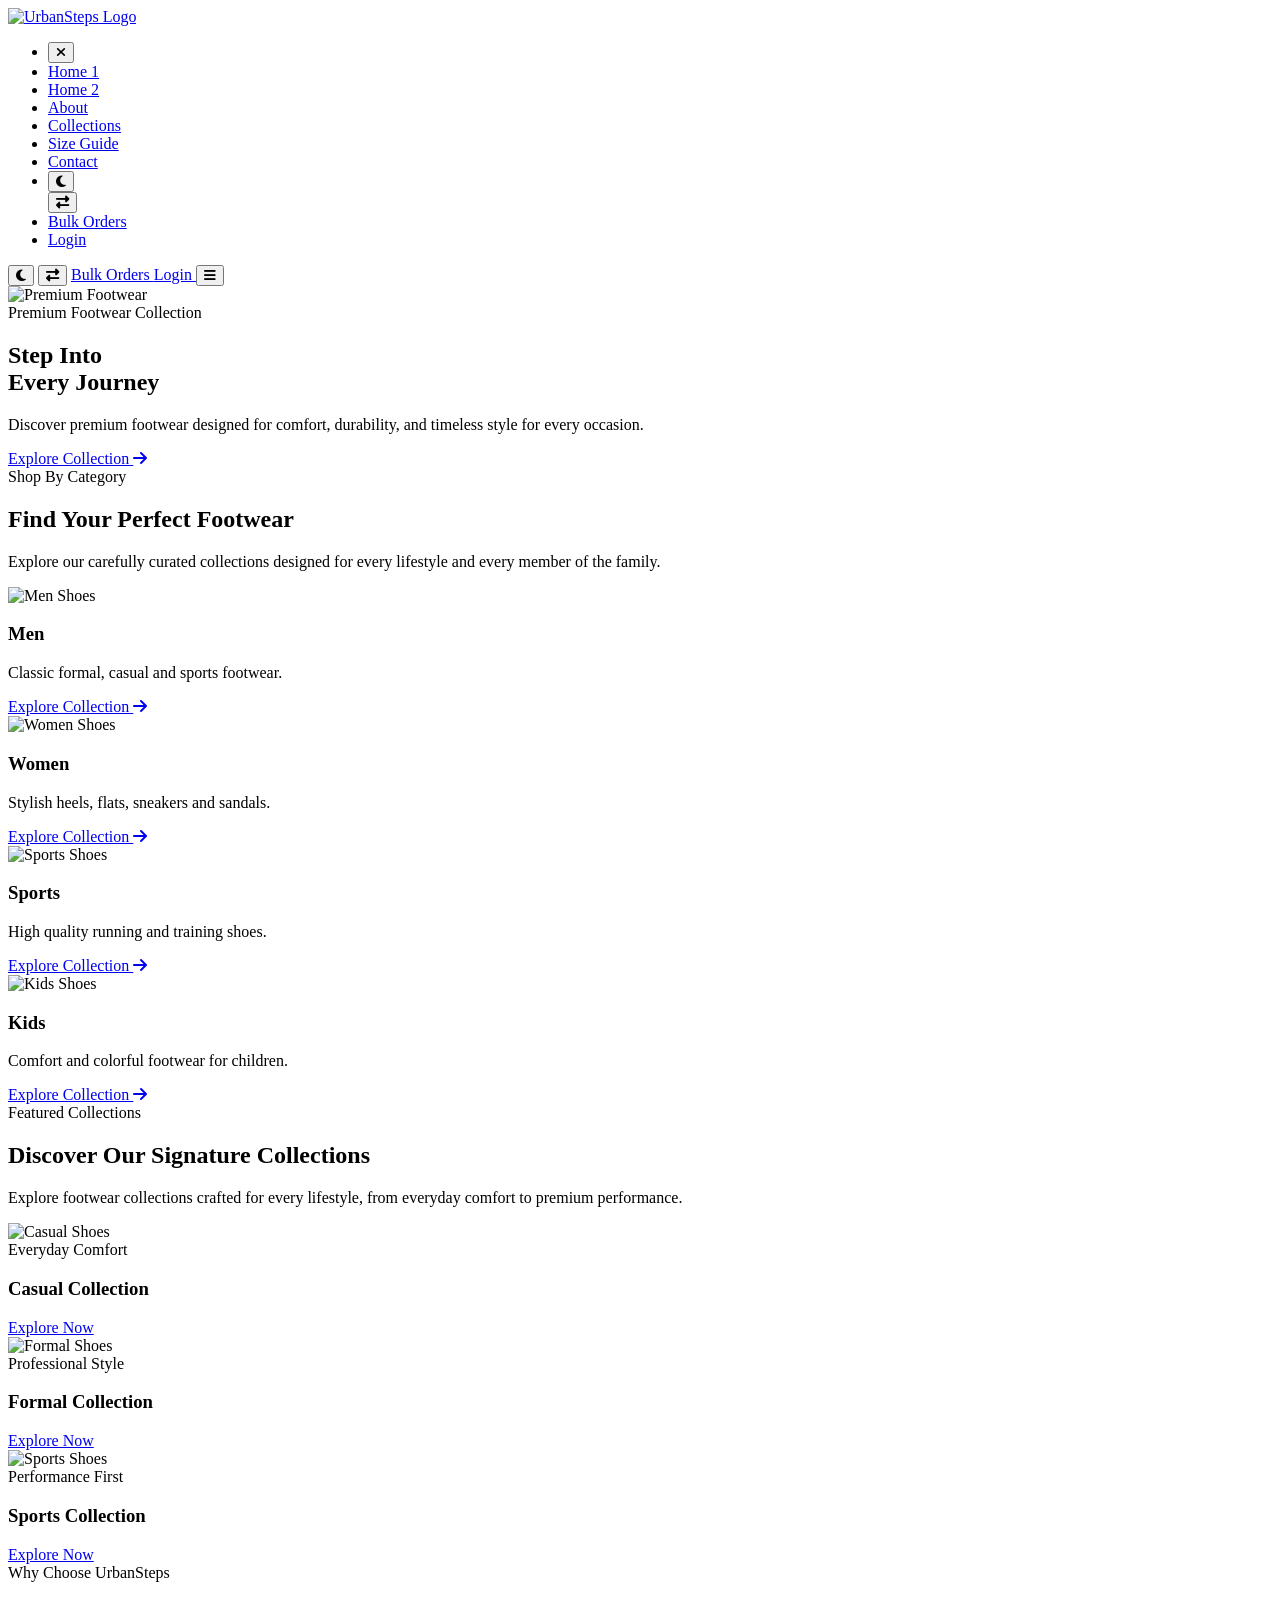
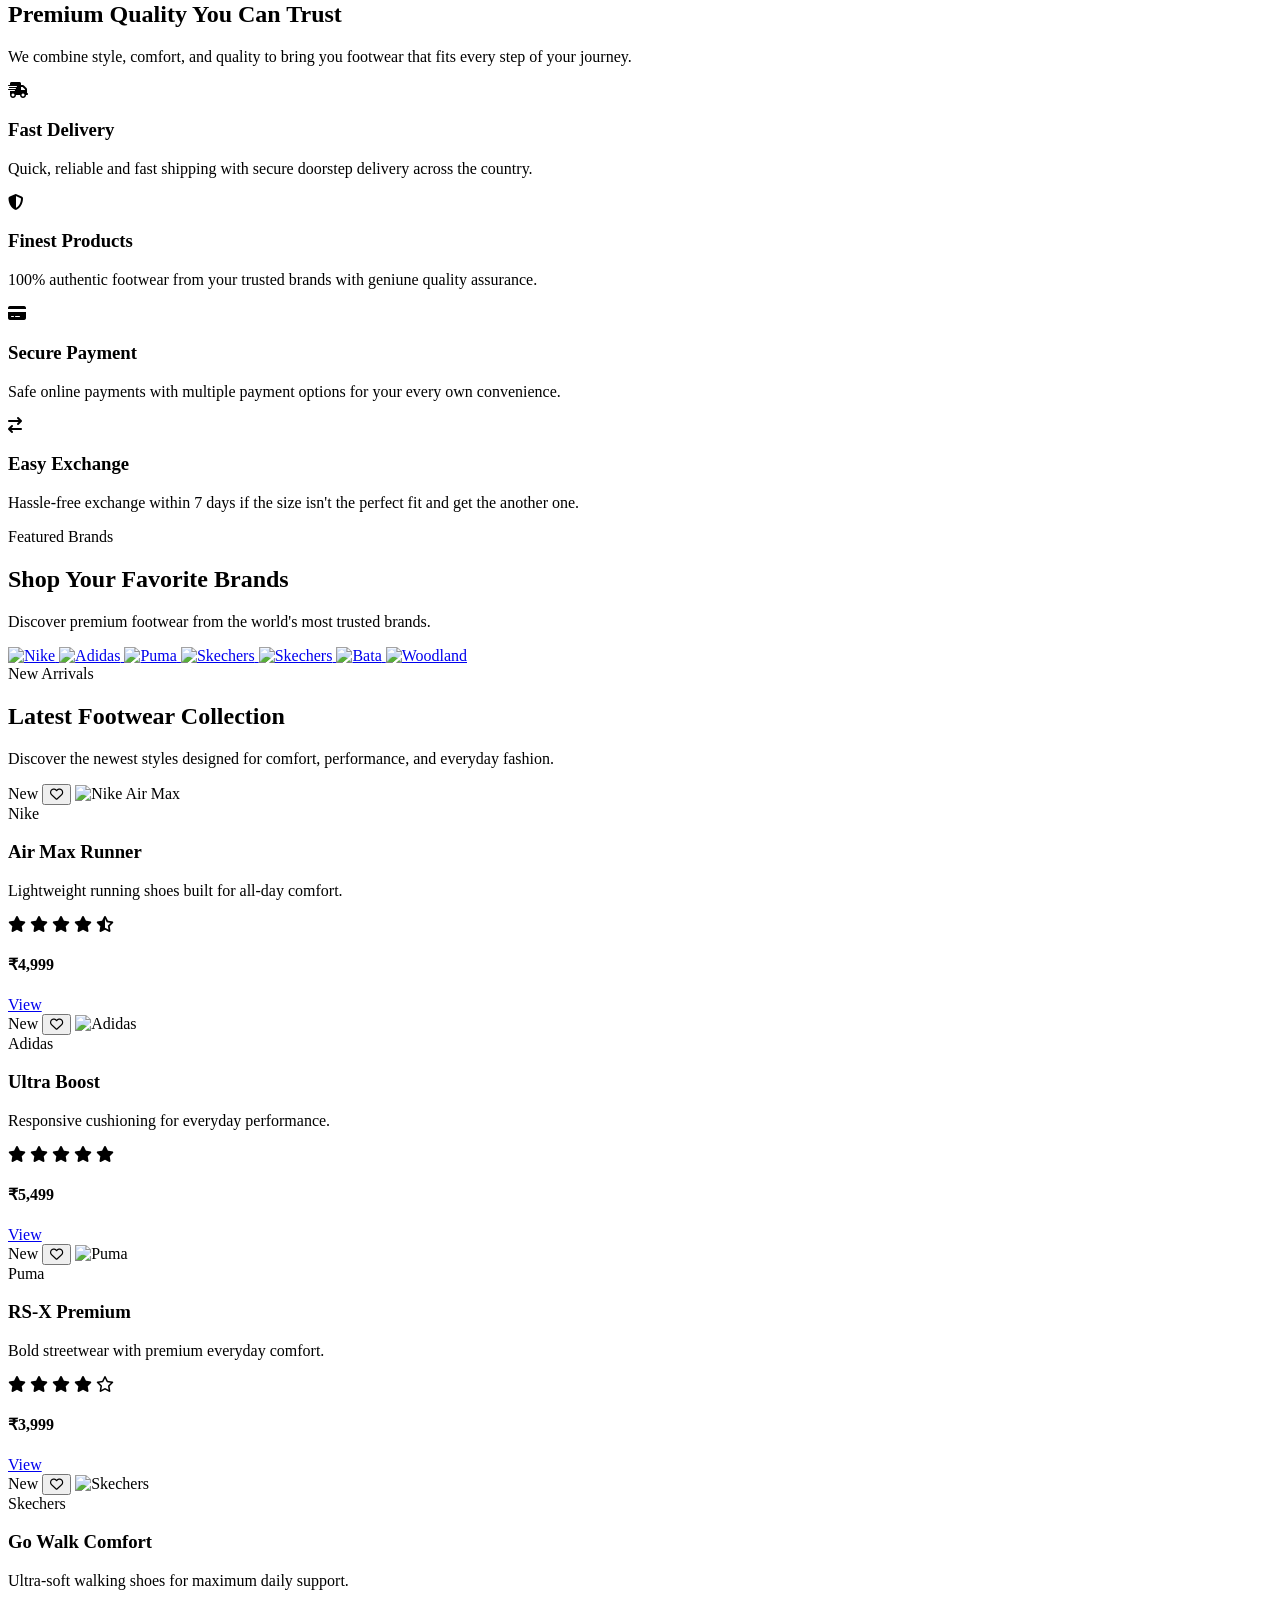
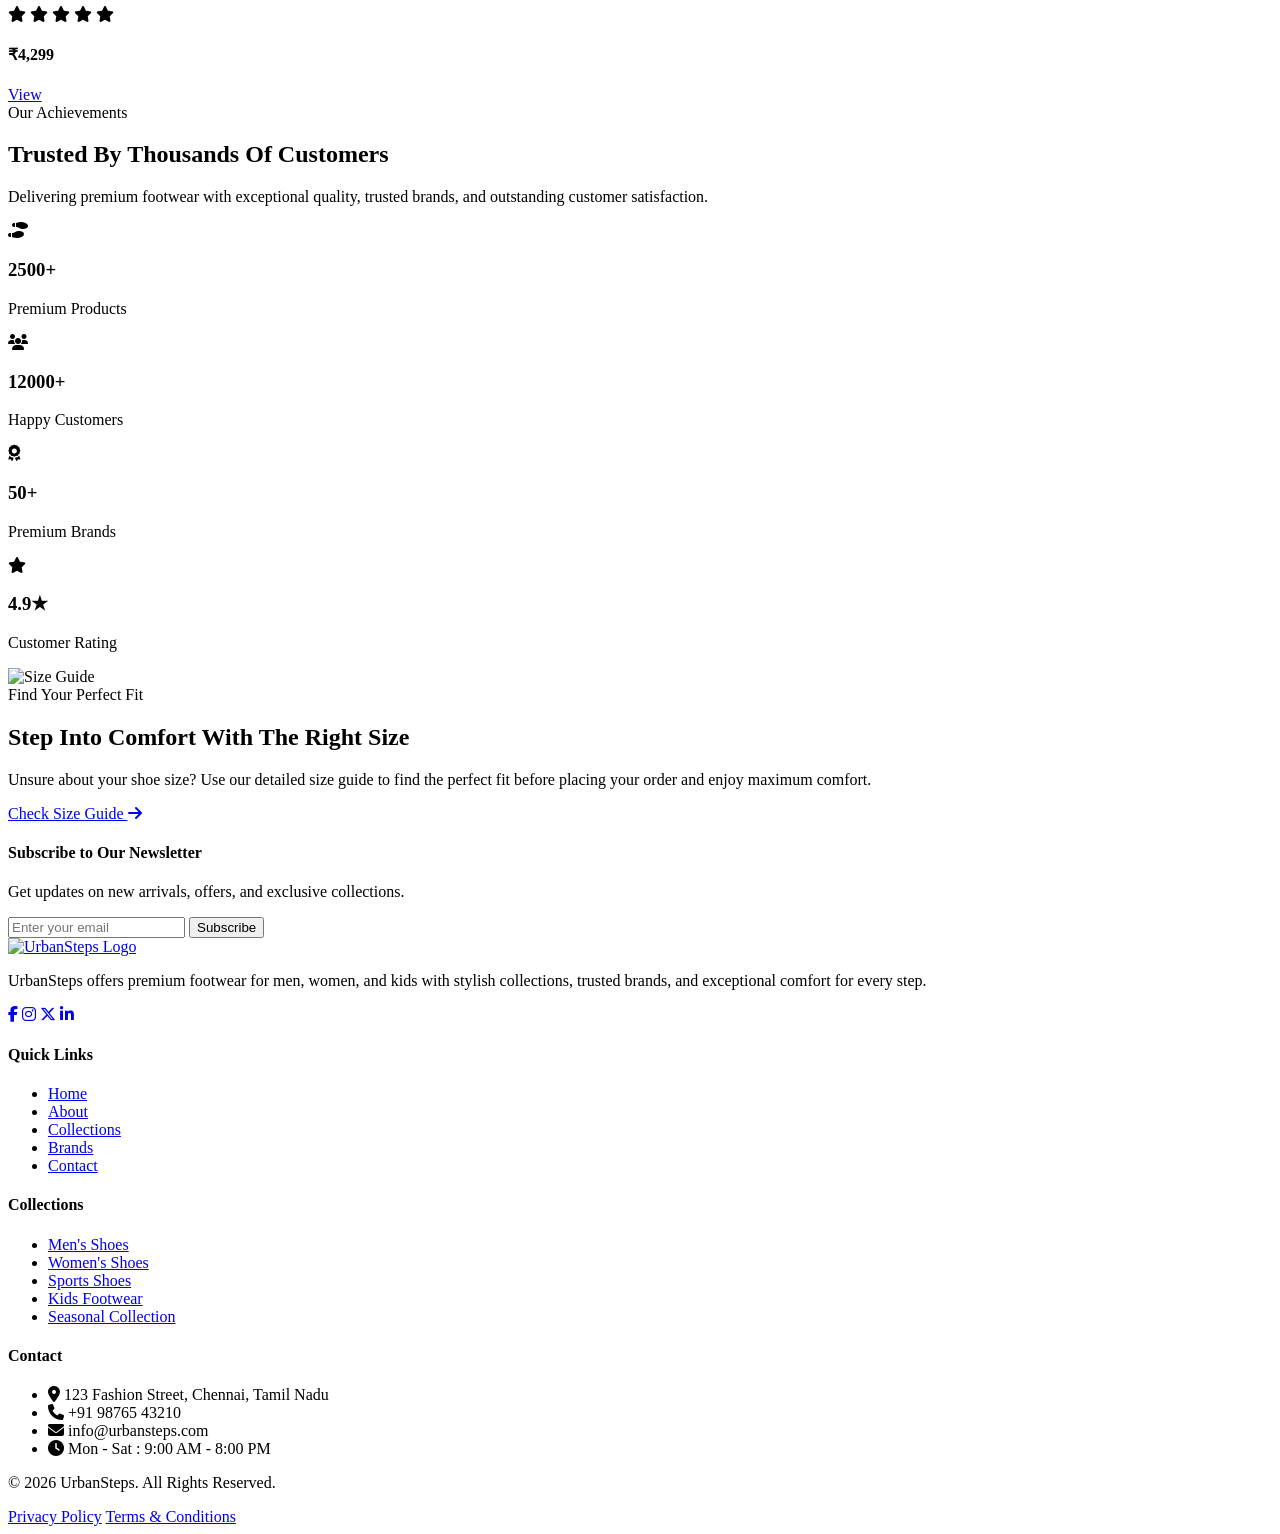
==== index.html @ 754e7197 "Add files via upload" ====
<!DOCTYPE html>
<html lang="en" dir="ltr">

<head>

    <!-- Character Encoding -->
    <meta charset="UTF-8">

    <!-- Responsive -->
    <meta name="viewport" content="width=device-width, initial-scale=1.0">

    <!-- Website Title -->
    <title>UrbanSteps</title>

    <!-- SEO -->
    <meta name="description"
        content="Discover premium footwear for men, women, sports, and kids with UrbanSteps. Explore top brands, seasonal collections, and find your perfect fit.">

    <meta name="keywords"
        content="shoe store, footwear, sneakers, casual shoes, formal shoes, sports shoes, kids shoes, UrbanSteps">

    <meta name="author" content="UrbanSteps">

    <!-- Favicon -->
    <link rel="icon" href="images/favicon.png" type="image/png">

    <!-- Google Fonts -->
    <link rel="preconnect" href="https://fonts.googleapis.com">

    <link rel="preconnect" href="https://fonts.gstatic.com" crossorigin>

    <link
        href="https://fonts.googleapis.com/css2?family=Plus+Jakarta+Sans:wght@400;500;600;700;800&family=DM+Sans:wght@400;500;700&display=swap"
        rel="stylesheet">

    <!-- Font Awesome -->
    <link rel="stylesheet" href="https://cdnjs.cloudflare.com/ajax/libs/font-awesome/6.7.2/css/all.min.css">

    <!-- Swiper CSS -->
    <link rel="stylesheet" href="https://cdn.jsdelivr.net/npm/swiper@11/swiper-bundle.min.css">

    <!-- AOS CSS -->
    <link rel="stylesheet" href="https://unpkg.com/aos@2.3.4/dist/aos.css">

    <!-- Main CSS -->
    <link rel="stylesheet" href="css/style.css">

</head>

<body>

    <header class="header">

        <div class="global-container">

            <nav class="navbar">

                <!-- Logo -->

                <a href="index.html" class="logo">

                    <img src="images/logo.png" alt="UrbanSteps Logo">

                </a>

                <!-- Navigation -->

                <ul class="nav-menu">

                    <li class="menu-close-item">

                        <button class="menu-close">

                            <i class="fa-solid fa-xmark"></i>

                        </button>

                    </li>

                    <li><a href="index.html" class="active">Home 1</a></li>

                    <li><a href="home-2.html">Home 2</a></li>

                    <li><a href="about.html">About</a></li>

                    <li><a href="collections.html">Collections</a></li>

                    <li><a href="size-guide.html">Size Guide</a></li>

                    <li><a href="contact.html">Contact</a></li>

                    <li class="mobile-toggle-group">

                        <div class="mobile-toggle">

                            <button id="mobile-theme-toggle">

                                <i class="fa-solid fa-moon"></i>


                            </button>

                        </div>

                        <div class="mobile-toggle">

                            <button id="mobile-rtl-toggle">

                                <i class="fa-solid fa-right-left"></i>

                            </button>

                        </div>

                    </li>

                    <li class="mobile-bulk-order">

                        <a href="bulk-orders.html" class="primary-btn">

                            Bulk Orders

                        </a>

                    </li>

                    <li class="mobile-login">

                        <a href="login.html" class="primary-btn">

                            Login

                        </a>

                    </li>

                </ul>

                <!-- Right Side -->

                <div class="nav-right">

                    <button id="theme-toggle">

                        <i class="fa-solid fa-moon"></i>

                    </button>

                    <button id="rtl-toggle">

                        <i class="fa-solid fa-right-left"></i>

                    </button>

                    <a href="bulk-orders.html" class="bulk-order-btn">
                        Bulk Orders
                    </a>

                    <a href="login.html" class="primary-btn">

                        Login

                    </a>

                    <button class="menu-toggle">

                        <i class="fa-solid fa-bars"></i>

                    </button>

                </div>

            </nav>

        </div>

        <div class="nav-overlay"></div>

    </header>

    <section class="hero">

        <div class="swiper hero-slider">

            <div class="swiper-wrapper">

                <!-- Slide 1 -->

                <div class="swiper-slide hero-slide">

                    <img src="images/hero-1.jpg" alt="Premium Footwear">

                    <div class="hero-overlay"></div>

                    <div class="global-container">

                        <div class="hero-content">

                            <span class="hero-subtitle">

                                Premium Footwear Collection

                            </span>

                            <h1>

                                Step Into <br>

                                Every Journey

                            </h1>

                            <p>

                                Discover premium footwear designed for comfort,
                                durability, and timeless style for every occasion.

                            </p>

                            <a href="collections.html" class="primary-btn">

                                Explore Collection

                                <i class="fa-solid fa-arrow-right"></i>

                            </a>

                        </div>

                    </div>

                </div>

                <!-- Slide 2 -->

                <div class="swiper-slide hero-slide">

                    <img src="images/hero-2.jpg" alt="Latest Shoes">

                    <div class="hero-overlay"></div>

                    <div class="global-container">

                        <div class="hero-content">

                            <span class="hero-subtitle">

                                New Season Arrivals

                            </span>

                            <h1>

                                Designed For <br>

                                Every Occasion

                            </h1>

                            <p>

                                Explore casual, sports, formal, and everyday
                                footwear from the world's leading brands.

                            </p>

                            <a href="collections.html" class="primary-btn">

                                Shop New Arrivals

                                <i class="fa-solid fa-arrow-right"></i>

                            </a>

                        </div>

                    </div>

                </div>

            </div>

            <!-- Pagination -->

            <div class="swiper-pagination"></div>

        </div>

    </section>

    <section class="home1-categories">

        <div class="global-container">

            <div class="section-title text-center">

                <span class="section-subtitle">
                    Shop By Category
                </span>

                <h2>
                    Find Your Perfect Footwear
                </h2>

                <p>
                    Explore our carefully curated collections designed for every lifestyle and every member of the
                    family.
                </p>

            </div>

            <div class="home1-category-grid">

                <!-- Men -->

                <div class="home1-category-card">

                    <div class="home1-category-image">

                        <img src="images/men.jpg" alt="Men Shoes">

                    </div>

                    <div class="home1-category-content">

                        <h3>Men</h3>

                        <p>Classic formal, casual and sports footwear.</p>

                        <a href="collections.html">

                            Explore Collection

                            <i class="fa-solid fa-arrow-right"></i>

                        </a>

                    </div>

                </div>

                <!-- Women -->

                <div class="home1-category-card">

                    <div class="home1-category-image">

                        <img src="images/women.jpg" alt="Women Shoes">

                    </div>

                    <div class="home1-category-content">

                        <h3>Women</h3>

                        <p>Stylish heels, flats, sneakers and sandals.</p>

                        <a href="collections.html">

                            Explore Collection

                            <i class="fa-solid fa-arrow-right"></i>

                        </a>

                    </div>

                </div>

                <!-- Sports -->

                <div class="home1-category-card">

                    <div class="home1-category-image">

                        <img src="images/sports.jpg" alt="Sports Shoes">

                    </div>

                    <div class="home1-category-content">

                        <h3>Sports</h3>

                        <p>High quality running and training shoes.</p>

                        <a href="collections.html">

                            Explore Collection

                            <i class="fa-solid fa-arrow-right"></i>

                        </a>

                    </div>

                </div>

                <!-- Kids -->

                <div class="home1-category-card">

                    <div class="home1-category-image">

                        <img src="images/kids.jpg" alt="Kids Shoes">

                    </div>

                    <div class="home1-category-content">

                        <h3>Kids</h3>

                        <p>Comfort and colorful footwear for children.</p>

                        <a href="collections.html">

                            Explore Collection

                            <i class="fa-solid fa-arrow-right"></i>

                        </a>

                    </div>

                </div>

            </div>

        </div>

    </section>

    <section class="home1-featured-collections">

        <div class="global-container">

            <div class="section-title text-center">

                <span class="section-subtitle">
                    Featured Collections
                </span>

                <h2>
                    Discover Our Signature Collections
                </h2>

                <p>
                    Explore footwear collections crafted for every lifestyle,
                    from everyday comfort to premium performance.
                </p>

            </div>

            <div class="home1-featured-grid">

                <!-- Casual -->

                <div class="home1-featured-card">

                    <img src="images/casual.jpg" alt="Casual Shoes">

                    <div class="home1-featured-overlay"></div>

                    <div class="home1-featured-content">

                        <span>Everyday Comfort</span>

                        <h3>Casual Collection</h3>

                        <a href="collections.html" class="primary-btn">

                            Explore Now

                        </a>

                    </div>

                </div>

                <!-- Formal -->

                <div class="home1-featured-card">

                    <img src="images/formal.jpg" alt="Formal Shoes">

                    <div class="home1-featured-overlay"></div>

                    <div class="home1-featured-content">

                        <span>Professional Style</span>

                        <h3>Formal Collection</h3>

                        <a href="collections.html" class="primary-btn">

                            Explore Now

                        </a>

                    </div>

                </div>

                <!-- Sports -->

                <div class="home1-featured-card">

                    <img src="images/sports-1.jpg" alt="Sports Shoes">

                    <div class="home1-featured-overlay"></div>

                    <div class="home1-featured-content">

                        <span>Performance First</span>

                        <h3>Sports Collection</h3>

                        <a href="collections.html" class="primary-btn">

                            Explore Now

                        </a>

                    </div>

                </div>

            </div>

        </div>

    </section>

    <section class="why-choose">

        <div class="global-container">

            <div class="section-title text-center">

                <span class="section-subtitle">

                    Why Choose UrbanSteps

                </span>

                <h2>

                    Premium Quality You Can Trust

                </h2>

                <p>

                    We combine style, comfort, and quality to bring you footwear that fits every step of your journey.

                </p>

            </div>

            <div class="why-grid">

                <!-- Card 1 -->

                <div class="why-card">

                    <div class="why-icon">

                        <i class="fa-solid fa-truck-fast"></i>

                    </div>

                    <h3>

                        Fast Delivery

                    </h3>

                    <p>

                        Quick, reliable and fast shipping with secure doorstep delivery across the country.

                    </p>

                </div>

                <!-- Card 2 -->

                <div class="why-card">

                    <div class="why-icon">

                        <i class="fa-solid fa-shield-halved"></i>

                    </div>

                    <h3>

                        Finest Products

                    </h3>

                    <p>

                        100% authentic footwear from your trusted brands with geniune quality assurance.

                    </p>

                </div>

                <!-- Card 3 -->

                <div class="why-card">

                    <div class="why-icon">

                        <i class="fa-solid fa-credit-card"></i>

                    </div>

                    <h3>

                        Secure Payment

                    </h3>

                    <p>

                        Safe online payments with multiple payment options for your every own convenience.

                    </p>

                </div>

                <!-- Card 4 -->

                <div class="why-card">

                    <div class="why-icon">

                        <i class="fa-solid fa-arrow-right-arrow-left"></i>

                    </div>

                    <h3>

                        Easy Exchange

                    </h3>

                    <p>

                        Hassle-free exchange within 7 days if the size isn't the perfect fit and get the
                        another one.

                    </p>

                </div>

            </div>

        </div>

    </section>

    <section class="home1-brands">

        <div class="global-container">

            <div class="section-title text-center">

                <span class="section-subtitle">

                    Featured Brands

                </span>

                <h2>

                    Shop Your Favorite Brands

                </h2>

                <p>

                    Discover premium footwear from the world's most trusted brands.

                </p>

            </div>

            <div class="home1-brand-grid">

                <a href="brands.html" class="home1-brand-card">

                    <img src="images/brand-1.png" alt="Nike">

                </a>

                <a href="brands.html" class="home1-brand-card">

                    <img src="images/brand-2.png" alt="Adidas">

                </a>

                <a href="brands.html" class="home1-brand-card">

                    <img src="images/brand-3.png" alt="Puma">

                </a>

                <a href="brands.html" class="home1-brand-card">

                    <img class="skechers-light" src="images/skechers.png" alt="Skechers">

                    <img class="skechers-dark" src="images/skechers-logo-white.png" alt="Skechers">

                </a>

                <a href="brands.html" class="home1-brand-card">

                    <img src="images/bata.png" alt="Bata">

                </a>

                <a href="brands.html" class="home1-brand-card">

                    <img src="images/woodland.png" alt="Woodland">

                </a>

            </div>

        </div>

    </section>

    <section class="new-arrivals">

        <div class="global-container">

            <div class="section-title text-center">

                <span class="section-subtitle">

                    New Arrivals

                </span>

                <h2>

                    Latest Footwear Collection

                </h2>

                <p>

                    Discover the newest styles designed for comfort, performance, and everyday fashion.

                </p>

            </div>

            <div class="products-grid">

                <!-- Product -->

                <div class="product-card">

                    <div class="product-image">

                        <span class="product-tag">

                            New

                        </span>

                        <button class="wishlist-btn">

                            <i class="fa-regular fa-heart"></i>

                        </button>

                        <img src="images/product-1.jpg" alt="Nike Air Max">

                    </div>

                    <div class="product-content">

                        <span class="brand-name">

                            Nike

                        </span>

                        <h3>

                            Air Max Runner

                        </h3>

                        <p class="product-description">
                            Lightweight running shoes built for all-day comfort.
                        </p>

                        <div class="product-rating">

                            <i class="fa-solid fa-star"></i>

                            <i class="fa-solid fa-star"></i>

                            <i class="fa-solid fa-star"></i>

                            <i class="fa-solid fa-star"></i>

                            <i class="fa-solid fa-star-half-stroke"></i>

                        </div>

                        <div class="product-footer">

                            <h4>₹4,999</h4>

                            <a href="#" class="secondary-btn">

                                View

                            </a>

                        </div>

                    </div>

                </div>

                <!-- Product -->

                <div class="product-card">

                    <div class="product-image">

                        <span class="product-tag">

                            New

                        </span>

                        <button class="wishlist-btn">

                            <i class="fa-regular fa-heart"></i>

                        </button>

                        <img src="images/product-2.jpg" alt="Adidas">

                    </div>

                    <div class="product-content">

                        <span class="brand-name">

                            Adidas

                        </span>

                        <h3>

                            Ultra Boost

                        </h3>

                        <p class="product-description">
                            Responsive cushioning for everyday performance.
                        </p>

                        <div class="product-rating">

                            <i class="fa-solid fa-star"></i>

                            <i class="fa-solid fa-star"></i>

                            <i class="fa-solid fa-star"></i>

                            <i class="fa-solid fa-star"></i>

                            <i class="fa-solid fa-star"></i>

                        </div>

                        <div class="product-footer">

                            <h4>₹5,499</h4>

                            <a href="#" class="secondary-btn">

                                View

                            </a>

                        </div>

                    </div>

                </div>

                <!-- Product -->

                <div class="product-card">

                    <div class="product-image">

                        <span class="product-tag">

                            New

                        </span>

                        <button class="wishlist-btn">

                            <i class="fa-regular fa-heart"></i>

                        </button>

                        <img src="images/product-3.jpg" alt="Puma">

                    </div>

                    <div class="product-content">

                        <span class="brand-name">

                            Puma

                        </span>

                        <h3>

                            RS-X Premium

                        </h3>

                        <p class="product-description">
                            Bold streetwear with premium everyday comfort.
                        </p>

                        <div class="product-rating">

                            <i class="fa-solid fa-star"></i>

                            <i class="fa-solid fa-star"></i>

                            <i class="fa-solid fa-star"></i>

                            <i class="fa-solid fa-star"></i>

                            <i class="fa-regular fa-star"></i>

                        </div>

                        <div class="product-footer">

                            <h4>₹3,999</h4>

                            <a href="#" class="secondary-btn">

                                View

                            </a>

                        </div>

                    </div>

                </div>

                <!-- Product -->

                <div class="product-card">

                    <div class="product-image">

                        <span class="product-tag">

                            New

                        </span>

                        <button class="wishlist-btn">

                            <i class="fa-regular fa-heart"></i>

                        </button>

                        <img src="images/product-4.jpg" alt="Skechers">

                    </div>

                    <div class="product-content">

                        <span class="brand-name">

                            Skechers

                        </span>

                        <h3>

                            Go Walk Comfort

                        </h3>

                        <p class="product-description">
                            Ultra-soft walking shoes for maximum daily support.
                        </p>

                        <div class="product-rating">

                            <i class="fa-solid fa-star"></i>

                            <i class="fa-solid fa-star"></i>

                            <i class="fa-solid fa-star"></i>

                            <i class="fa-solid fa-star"></i>

                            <i class="fa-solid fa-star"></i>

                        </div>

                        <div class="product-footer">

                            <h4>₹4,299</h4>

                            <a href="#" class="secondary-btn">

                                View

                            </a>

                        </div>

                    </div>

                </div>

            </div>

        </div>

    </section>

    <section class="stats-section">

        <div class="global-container">

            <div class="section-title text-center">

                <span class="section-subtitle">

                    Our Achievements

                </span>

                <h2>

                    Trusted By Thousands Of Customers

                </h2>

                <p>

                    Delivering premium footwear with exceptional quality, trusted brands, and outstanding customer
                    satisfaction.

                </p>

            </div>

            <div class="stats-grid">

                <!-- Item -->

                <div class="stats-card">

                    <div class="stats-icon">

                        <i class="fa-solid fa-shoe-prints"></i>

                    </div>

                    <h3>

                        <span class="counter">2500</span>+

                    </h3>

                    <p>

                        Premium Products

                    </p>

                </div>

                <!-- Item -->

                <div class="stats-card">

                    <div class="stats-icon">

                        <i class="fa-solid fa-users"></i>

                    </div>

                    <h3>

                        <span class="counter">12000</span>+

                    </h3>

                    <p>

                        Happy Customers

                    </p>

                </div>

                <!-- Item -->

                <div class="stats-card">

                    <div class="stats-icon">

                        <i class="fa-solid fa-award"></i>

                    </div>

                    <h3>

                        <span class="counter">50</span>+

                    </h3>

                    <p>

                        Premium Brands

                    </p>

                </div>

                <!-- Item -->

                <div class="stats-card">

                    <div class="stats-icon">

                        <i class="fa-solid fa-star"></i>

                    </div>

                    <h3>

                        4.9★

                    </h3>

                    <p>

                        Customer Rating

                    </p>

                </div>

            </div>

        </div>

    </section>

    <section class="size-guide-cta">

        <img src="images/size-guide-banner.jpg" alt="Size Guide">

        <div class="size-guide-overlay"></div>

        <div class="global-container">

            <div class="size-guide-content">

                <span class="section-subtitle">
                    Find Your Perfect Fit
                </span>

                <h2>
                    Step Into Comfort With The Right Size
                </h2>

                <p>
                    Unsure about your shoe size? Use our detailed size guide to find the perfect fit before placing your
                    order and enjoy maximum comfort.
                </p>

                <a href="size-guide.html" class="primary-btn">
                    Check Size Guide
                    <i class="fa-solid fa-arrow-right"></i>
                </a>

            </div>

        </div>

    </section>

    <footer class="footer">

        <div class="global-container">

            <!-- Newsletter -->

            <div class="footer-newsletter">

                <div>

                    <h4>Subscribe to Our Newsletter</h4>

                    <p>Get updates on new arrivals, offers, and exclusive collections.</p>

                </div>

                <form>

                    <input type="email" placeholder="Enter your email">

                    <button type="submit" class="primary-btn">

                        Subscribe

                    </button>

                </form>

            </div>

            <div class="footer-content">

                <!-- Footer About -->

                <div class="footer-column">

                    <a href="index.html" class="footer-logo">

                        <img src="images/logo.png" alt="UrbanSteps Logo">

                    </a>

                    <p>
                        UrbanSteps offers premium footwear for men, women, and kids with stylish collections, trusted
                        brands, and exceptional comfort for every step.
                    </p>

                    <div class="footer-social">

                        <a href="#"><i class="fa-brands fa-facebook-f"></i></a>

                        <a href="#"><i class="fa-brands fa-instagram"></i></a>

                        <a href="#"><i class="fa-brands fa-x-twitter"></i></a>

                        <a href="#"><i class="fa-brands fa-linkedin-in"></i></a>

                    </div>

                </div>

                <!-- Quick Links -->

                <div class="footer-column">

                    <h4>Quick Links</h4>

                    <ul>

                        <li><a href="index.html">Home</a></li>

                        <li><a href="about.html">About</a></li>

                        <li><a href="collections.html">Collections</a></li>

                        <li><a href="brands.html">Brands</a></li>

                        <li><a href="contact.html">Contact</a></li>

                    </ul>

                </div>

                <!-- Collections -->

                <div class="footer-column">

                    <h4>Collections</h4>

                    <ul>

                        <li><a href="#">Men's Shoes</a></li>

                        <li><a href="#">Women's Shoes</a></li>

                        <li><a href="#">Sports Shoes</a></li>

                        <li><a href="#">Kids Footwear</a></li>

                        <li><a href="#">Seasonal Collection</a></li>

                    </ul>

                </div>

                <!-- Contact -->

                <div class="footer-column">

                    <h4>Contact</h4>

                    <ul class="footer-contact">

                        <li>

                            <i class="fa-solid fa-location-dot"></i>

                            123 Fashion Street, Chennai, Tamil Nadu

                        </li>

                        <li>

                            <i class="fa-solid fa-phone"></i>

                            +91 98765 43210

                        </li>

                        <li>

                            <i class="fa-solid fa-envelope"></i>

                            info@urbansteps.com

                        </li>

                        <li>

                            <i class="fa-solid fa-clock"></i>

                            Mon - Sat : 9:00 AM - 8:00 PM

                        </li>

                    </ul>

                </div>

            </div>



            <!-- Footer Bottom -->

            <div class="footer-bottom">

                <p>

                    © 2026 UrbanSteps. All Rights Reserved.

                </p>

                <div class="footer-links">

                    <a href="#">Privacy Policy</a>

                    <a href="#">Terms & Conditions</a>

                </div>

            </div>

        </div>

    </footer>


    <!-- Swiper JS -->
    <script src="https://cdn.jsdelivr.net/npm/swiper@11/swiper-bundle.min.js"></script>

    <!-- Main JS -->
    <script src="js/main.js"></script>

</body>

</html>
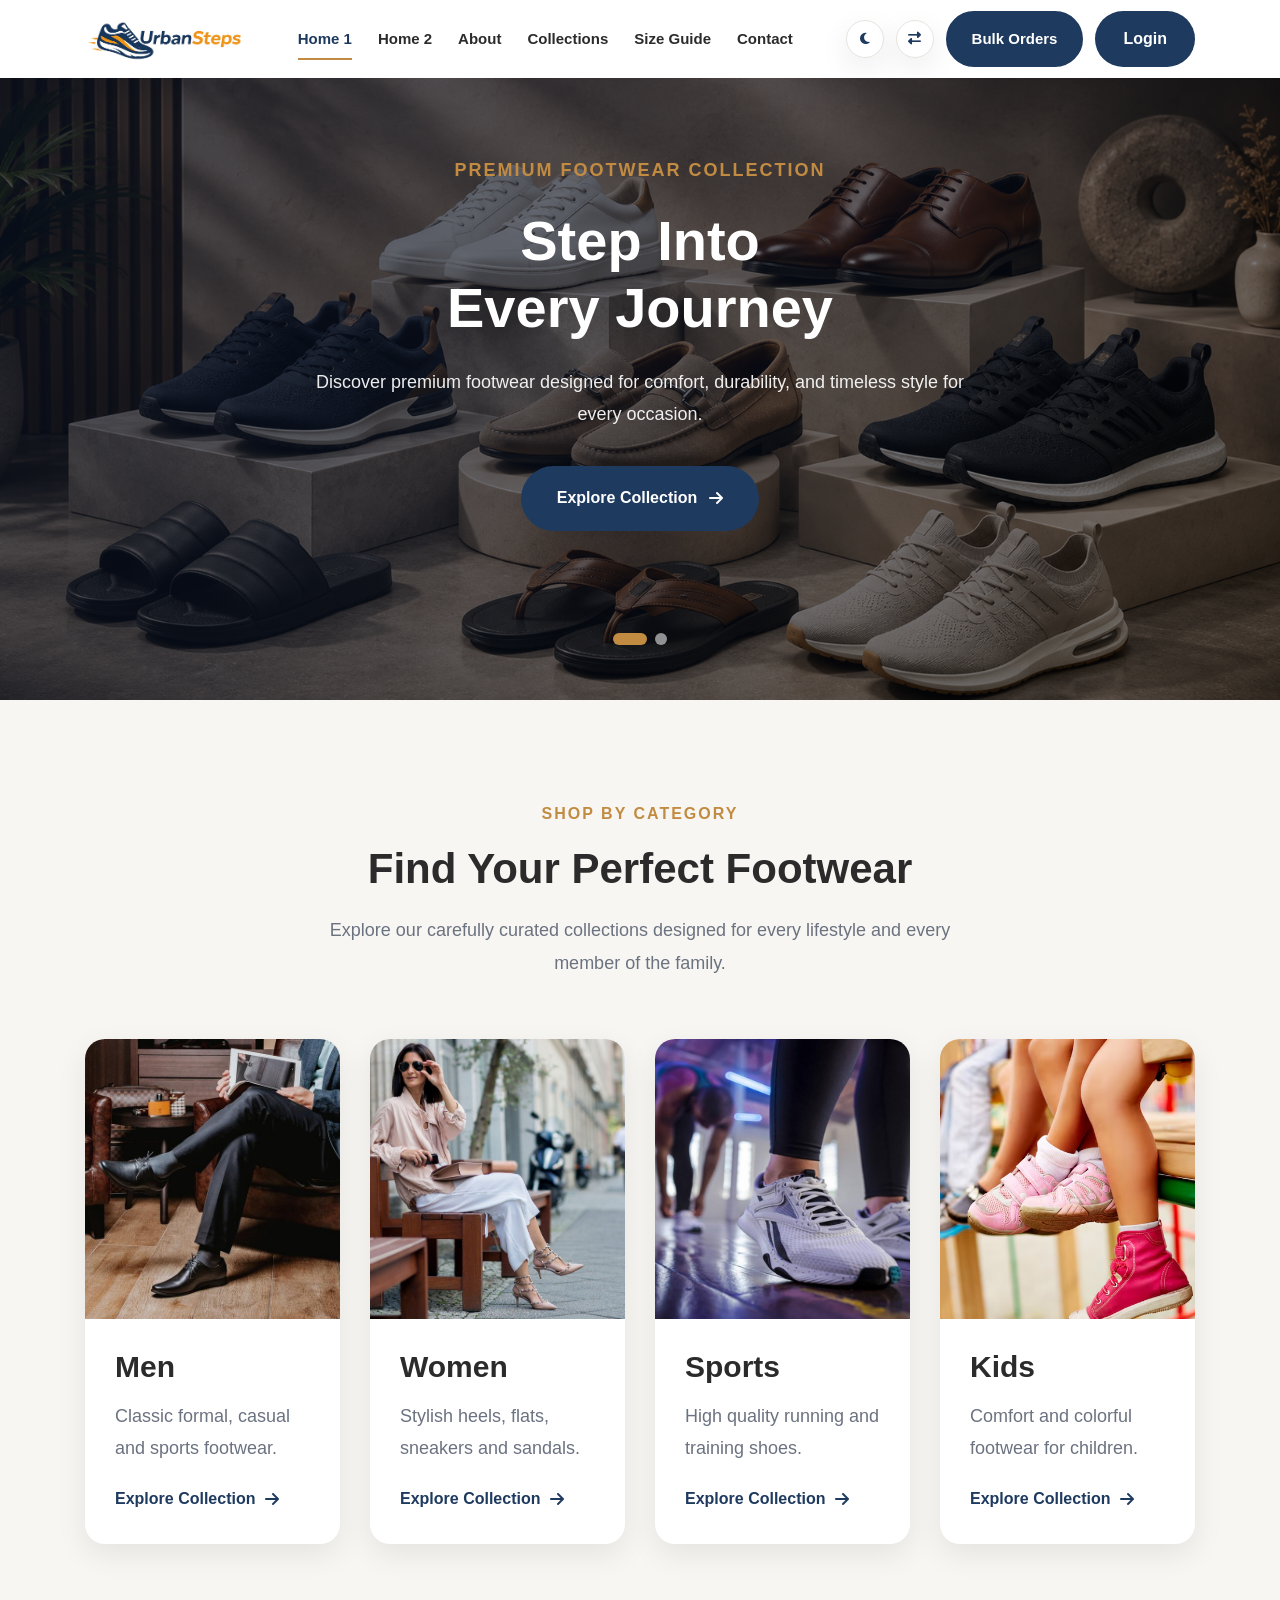
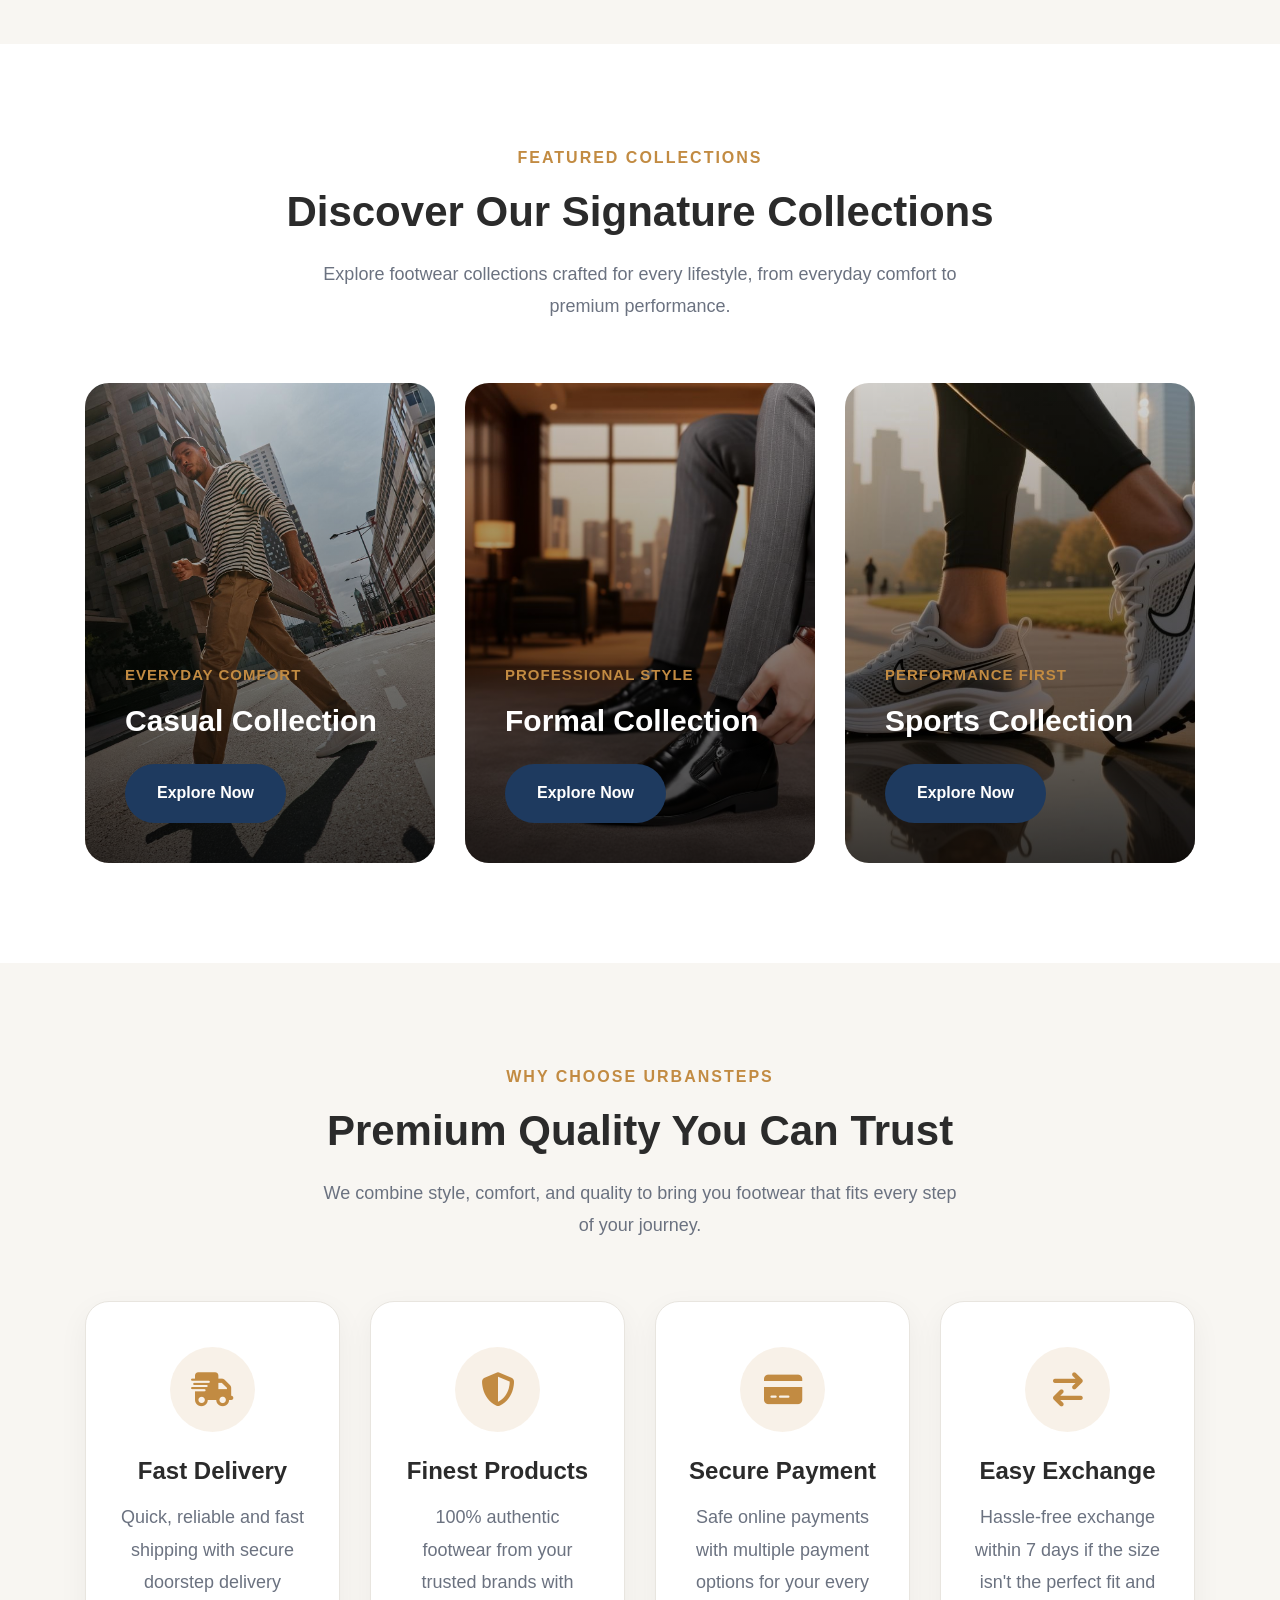
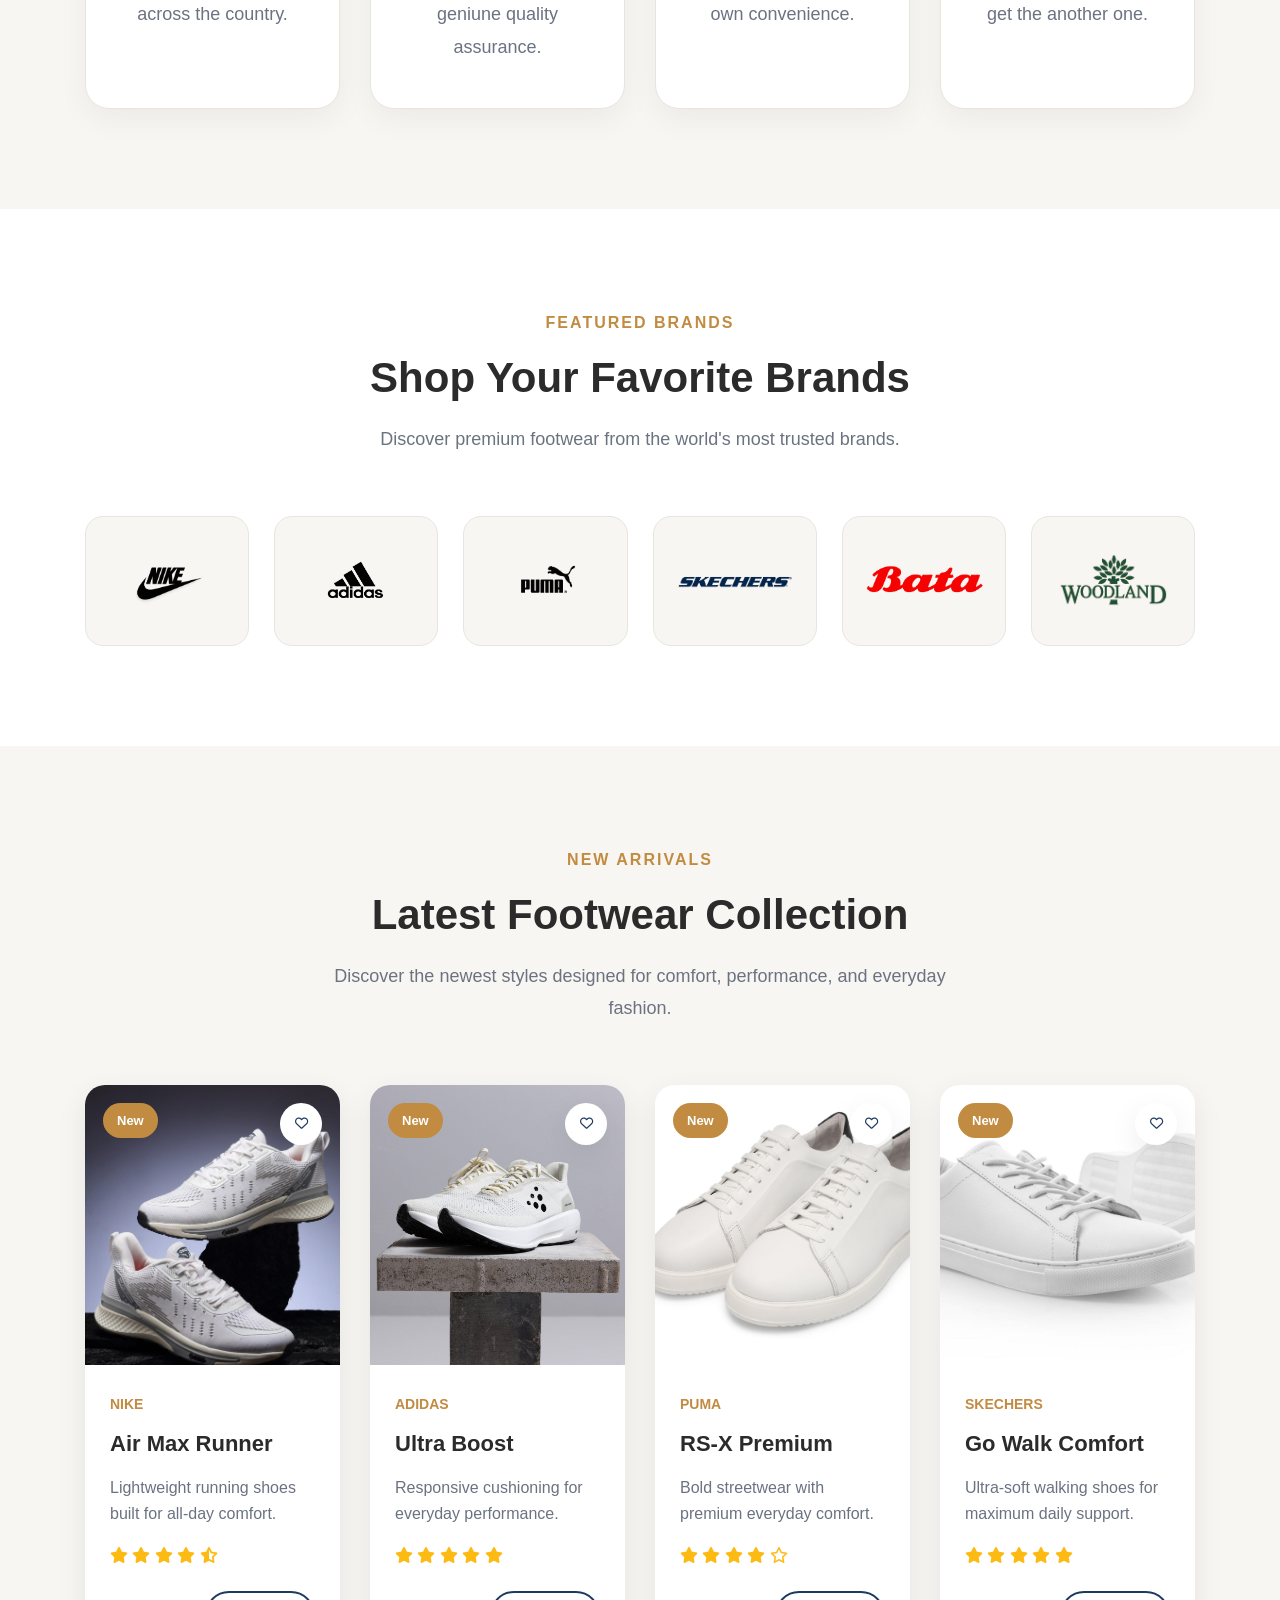
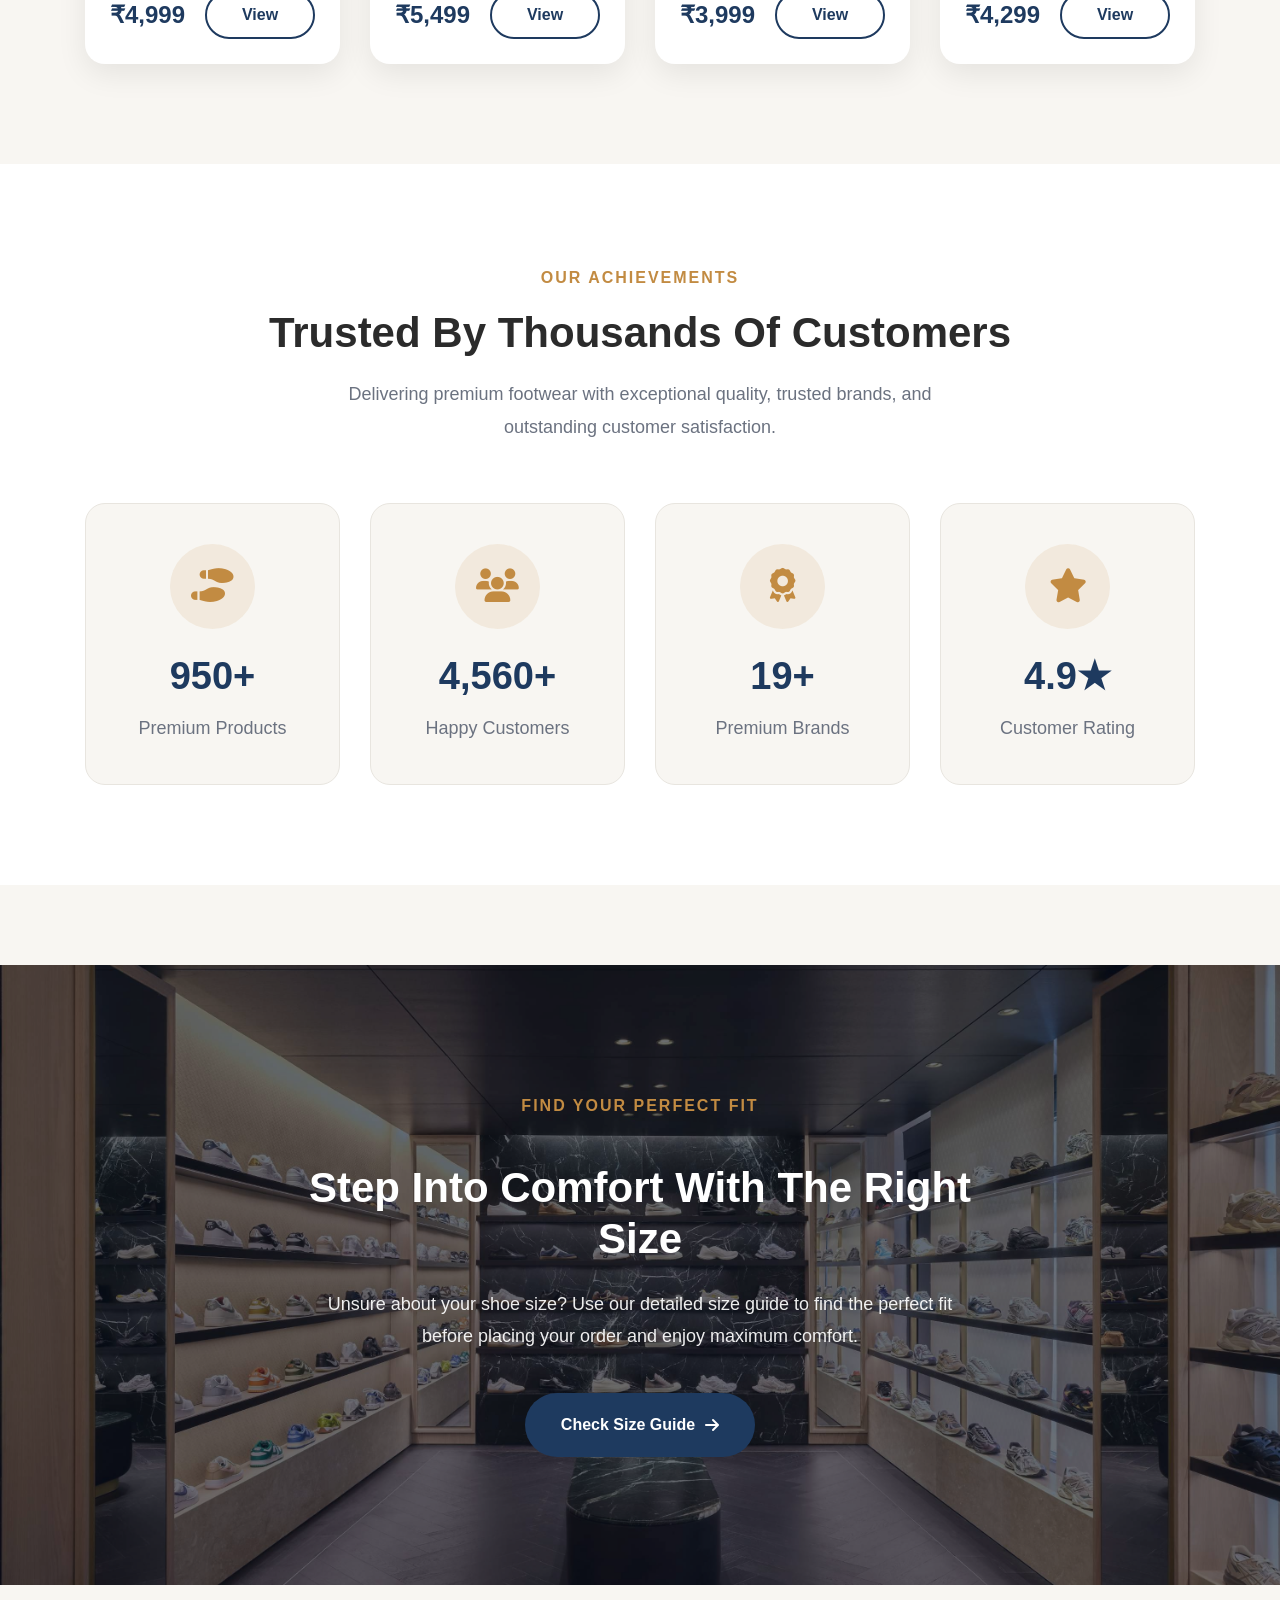
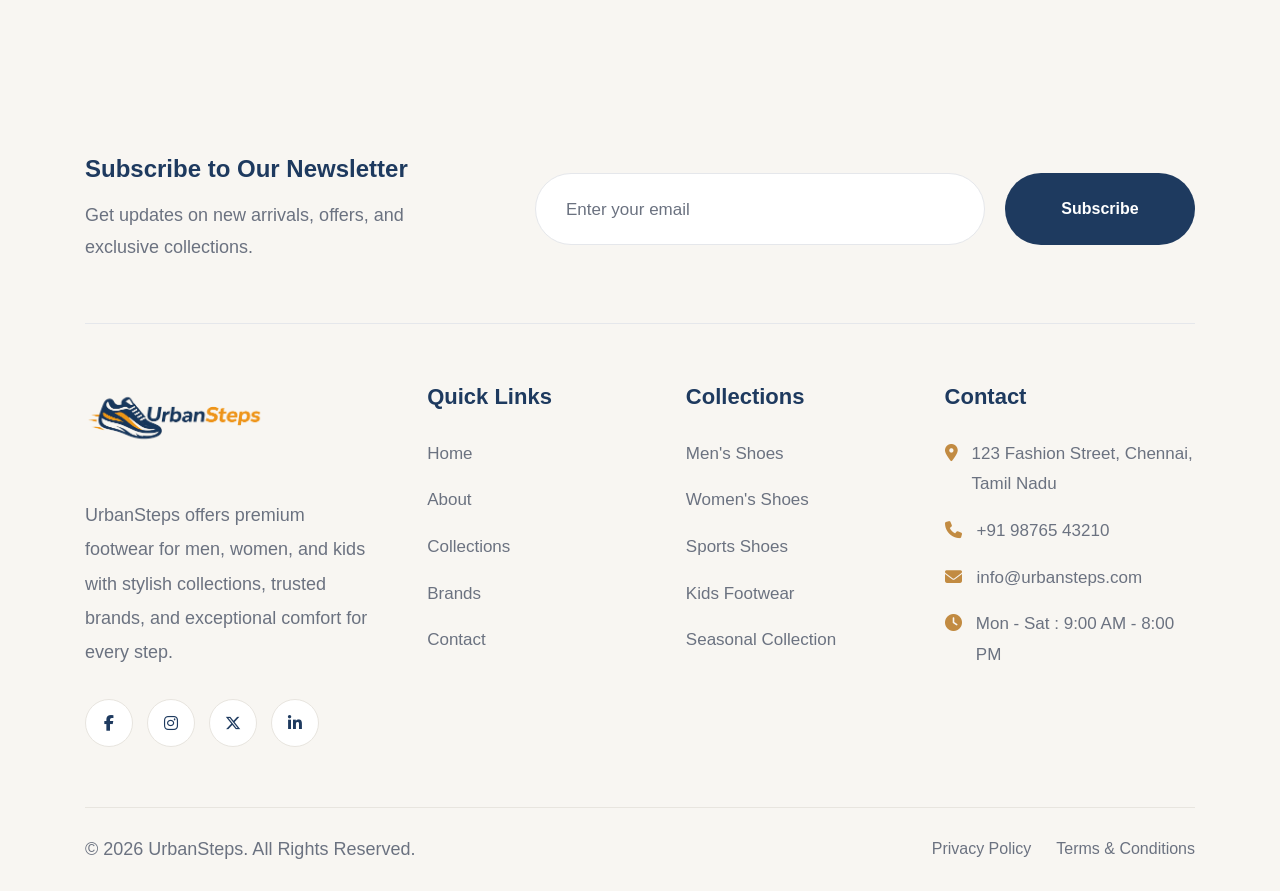
==== commit b03cc788: "Add files via upload" ====
--- a/index.html
+++ b/index.html
@@ -1212,7 +1212,7 @@
 
     </section>
 
-    <footer class="footer">
+    <footer class="footer footer-home1">
 
         <div class="global-container">
 
@@ -1398,4 +1398,4 @@
 
 </body>
 
-</html>+</html>
--- a/css/style.css
+++ b/css/style.css
@@ -0,0 +1,16246 @@
+/*======================================
+    Google Fonts
+======================================*/
+
+:root {
+
+    /*========== Colors ==========*/
+
+    --primary-color: #1E3A5F;
+    --secondary-color: #C28B42;
+    --accent-color: #D96C4A;
+
+    --white-color: #FFFFFF;
+    --background-color: #F8F6F2;
+    --card-color: #FFFFFF;
+
+    --heading-color: #2B2B2B;
+    --text-color: #6B7280;
+    --border-color: #E8E5DF;
+
+    /*========== Dark Mode ==========*/
+
+    --dark-bg: #111827;
+    --dark-card: #1F2937;
+    --dark-text: #F9FAFB;
+
+    /*========== Typography ==========*/
+
+    --heading-font: "Plus Jakarta Sans", sans-serif;
+    --body-font: "DM Sans", sans-serif;
+
+    /*========== Others ==========*/
+
+    --radius: 18px;
+
+    --transition: all .3s ease;
+
+    --shadow:
+        0 10px 30px rgba(0, 0, 0, .08);
+
+}
+
+/*======================================
+    Reset CSS
+======================================*/
+
+* {
+    margin: 0;
+    padding: 0;
+    box-sizing: border-box;
+}
+
+html {
+
+    scroll-behavior: smooth;
+
+}
+
+body {
+
+    font-family: var(--body-font);
+
+    background: var(--background-color);
+
+    color: var(--text-color);
+
+    font-size: 16px;
+
+    line-height: 1.8;
+
+    overflow-x: hidden;
+
+}
+
+img {
+
+    max-width: 100%;
+
+    display: block;
+
+}
+
+a {
+
+    text-decoration: none;
+
+    color: inherit;
+
+    transition: var(--transition);
+
+}
+
+ul,
+ol {
+
+    list-style: none;
+
+}
+
+button,
+input,
+textarea,
+select {
+
+    font-family: inherit;
+
+    outline: none;
+
+    border: none;
+
+}
+
+button {
+
+    cursor: pointer;
+
+    transition: var(--transition);
+
+}
+
+section {
+
+    padding: 100px 0;
+
+}
+
+/*======================================
+    Global Container
+======================================*/
+
+.global-container {
+
+    width: 100%;
+
+    max-width: 1320px;
+
+    margin: 0 auto;
+
+    padding: 0 15px;
+
+}
+
+/*======================================
+    Headings
+======================================*/
+
+h1,
+h2,
+h3,
+h4,
+h5,
+h6 {
+
+    font-family: var(--heading-font);
+
+    color: var(--heading-color);
+
+    line-height: 1.2;
+
+    font-weight: 700;
+
+}
+
+h1 {
+
+    font-size: 56px;
+
+}
+
+h2 {
+
+    font-size: 42px;
+
+}
+
+h3 {
+
+    font-size: 30px;
+
+}
+
+h4 {
+
+    font-size: 24px;
+
+}
+
+h5 {
+
+    font-size: 20px;
+
+}
+
+h6 {
+
+    font-size: 18px;
+
+}
+
+p {
+
+    margin-top: 15px;
+
+    font-size: 18px;
+
+}
+
+li {
+
+    font-size: 17px;
+
+}
+
+/*======================================
+    Common Buttons
+======================================*/
+
+.primary-btn {
+
+    display: inline-flex;
+
+    align-items: center;
+
+    justify-content: center;
+
+    gap: 10px;
+
+    background: var(--primary-color);
+
+    color: var(--white-color);
+
+    padding: 14px 30px;
+
+    border-radius: 50px;
+
+    font-size: 16px;
+
+    font-weight: 600;
+
+    transition: var(--transition);
+
+}
+
+.primary-btn:hover {
+
+    background: var(--accent-color);
+
+}
+
+.secondary-btn {
+
+    display: inline-flex;
+
+    align-items: center;
+
+    justify-content: center;
+
+    gap: 10px;
+
+    border: 2px solid var(--primary-color);
+
+    color: var(--primary-color);
+
+    padding: 14px 30px;
+
+    border-radius: 50px;
+
+    font-size: 16px;
+
+    font-weight: 600;
+
+    transition: var(--transition);
+
+}
+
+.secondary-btn:hover {
+
+    background: var(--primary-color);
+
+    color: var(--white-color);
+
+}
+
+/*======================================
+    Utility Classes
+======================================*/
+
+.text-center {
+
+    text-align: center;
+
+}
+
+.text-left {
+
+    text-align: left;
+
+}
+
+.text-right {
+
+    text-align: right;
+
+}
+
+.d-flex {
+
+    display: flex;
+
+}
+
+.align-center {
+
+    align-items: center;
+
+}
+
+.justify-between {
+
+    justify-content: space-between;
+
+}
+
+.justify-center {
+
+    justify-content: center;
+
+}
+
+/*======================================
+    Selection
+======================================*/
+
+::selection {
+
+    background: var(--primary-color);
+
+    color: var(--white-color);
+
+}
+
+/*======================================
+    Scrollbar
+======================================*/
+
+::-webkit-scrollbar {
+
+    width: 8px;
+
+}
+
+::-webkit-scrollbar-track {
+
+    background: var(--background-color);
+
+}
+
+::-webkit-scrollbar-thumb {
+
+    background: var(--secondary-color);
+
+    border-radius: 50px;
+
+}
+
+::-webkit-scrollbar-thumb:hover {
+
+    background: var(--primary-color);
+
+}
+
+/*======================================
+    Responsive
+======================================*/
+
+@media (max-width:1400px) {
+
+    .global-container {
+
+        max-width: 1140px;
+
+    }
+
+}
+
+@media (max-width:1200px) {
+
+    .global-container {
+
+        max-width: 960px;
+
+    }
+
+}
+
+@media (max-width:992px) {
+
+    h1 {
+
+        font-size: 46px;
+
+    }
+
+    h2 {
+
+        font-size: 36px;
+
+    }
+
+    h3 {
+
+        font-size: 28px;
+
+    }
+
+    section {
+
+        padding: 80px 0;
+
+    }
+
+}
+
+@media (max-width:768px) {
+
+    .global-container {
+
+        padding: 0 20px;
+
+    }
+
+    h1 {
+
+        font-size: 38px;
+
+    }
+
+    h2 {
+
+        font-size: 32px;
+
+    }
+
+    h3 {
+
+        font-size: 26px;
+
+    }
+
+    section {
+
+        padding: 70px 0;
+
+    }
+
+}
+
+@media (max-width:576px) {
+
+    h1 {
+
+        font-size: 32px;
+
+    }
+
+    h2 {
+
+        font-size: 28px;
+
+    }
+
+    h3 {
+
+        font-size: 24px;
+
+    }
+
+    body {
+
+        font-size: 15px;
+
+    }
+
+    section {
+
+        padding: 60px 0;
+
+    }
+
+}
+
+/*======================================
+    Responsive Basics
+======================================*/
+
+html {
+
+    -webkit-text-size-adjust: 100%;
+
+}
+
+body {
+
+    overflow-x: hidden;
+
+}
+
+img,
+picture,
+video,
+canvas,
+svg {
+
+    display: block;
+
+    max-width: 100%;
+
+    height: auto;
+
+}
+
+iframe {
+
+    max-width: 100%;
+
+    border: 0;
+
+}
+
+table {
+
+    width: 100%;
+
+    border-collapse: collapse;
+
+}
+
+input,
+textarea,
+select,
+button {
+
+    width: 100%;
+
+}
+
+button {
+
+    width: auto;
+
+}
+
+textarea {
+
+    resize: vertical;
+
+}
+
+.d-grid {
+
+    display: grid;
+
+}
+
+.d-flex {
+
+    display: flex;
+
+}
+
+.flex-wrap {
+
+    flex-wrap: wrap;
+
+}
+
+.align-center {
+
+    align-items: center;
+
+}
+
+.justify-between {
+
+    justify-content: space-between;
+
+}
+
+.justify-center {
+
+    justify-content: center;
+
+}
+
+.gap-20 {
+
+    gap: 20px;
+
+}
+
+.gap-30 {
+
+    gap: 30px;
+
+}
+
+.responsive-img {
+
+    width: 100%;
+
+    height: auto;
+
+    object-fit: cover;
+
+}
+
+.responsive-video {
+
+    width: 100%;
+
+    height: auto;
+
+}
+
+* {
+
+    -webkit-tap-highlight-color: transparent;
+
+}
+
+a,
+button,
+input,
+textarea,
+select {
+
+    transition: var(--transition);
+
+}
+
+*,
+*::before,
+*::after {
+
+    box-sizing: border-box;
+
+}
+
+/**********************************************************************Navbar******************************************************************************/
+
+/*======================================
+    Header
+======================================*/
+
+.header {
+
+    position: fixed;
+
+    top: 0;
+
+    left: 0;
+
+    width: 100%;
+
+    height: 78px;
+
+    background: #fff;
+
+    z-index: 9999;
+
+    transition: .35s ease;
+
+}
+
+.header.sticky {
+
+    background: #fff;
+
+    box-shadow: 0 10px 30px rgba(0, 0, 0, .08);
+
+}
+
+.navbar {
+
+    height: 78px;
+
+    display: flex;
+
+    align-items: center;
+
+    justify-content: space-between;
+
+}
+
+/*======================================
+    Logo
+======================================*/
+
+.logo {
+
+    display: flex;
+
+    align-items: center;
+
+}
+
+.logo img {
+
+    width: 160px;
+
+    height: auto;
+
+}
+
+/*======================================
+    Navigation Menu
+======================================*/
+
+.nav-menu {
+
+    display: flex;
+
+    align-items: center;
+
+    gap: 26px;
+
+}
+
+.nav-menu li {
+
+    position: relative;
+
+}
+
+.nav-menu li a {
+
+    position: relative;
+
+    display: inline-block;
+
+    font-family: var(--heading-font);
+
+    font-size: 15px;
+
+    font-weight: 600;
+
+    color: var(--heading-color);
+
+    transition: var(--transition);
+
+}
+
+/*======================================
+    Hover Underline
+======================================*/
+
+.nav-menu li a::after {
+
+    content: "";
+
+    position: absolute;
+
+    left: 0;
+
+    bottom: -8px;
+
+    width: 0;
+
+    height: 2px;
+
+    background: var(--secondary-color);
+
+    transition: .35s ease;
+
+}
+
+.nav-menu li a:hover::after,
+
+.nav-menu li a.active::after {
+
+    width: 100%;
+
+}
+
+.nav-menu li a:hover,
+
+.nav-menu li a.active {
+
+    color: var(--primary-color);
+
+}
+
+/*======================================
+    Right Side
+======================================*/
+
+.nav-right {
+
+    display: flex;
+
+    align-items: center;
+
+    gap: 12px;
+
+}
+
+/*======================================
+    Toggle Buttons
+======================================*/
+
+#theme-toggle,
+
+#rtl-toggle {
+
+    width: 38px;
+
+    height: 38px;
+
+    display: flex;
+
+    align-items: center;
+
+    justify-content: center;
+
+    background: var(--white-color);
+
+    color: var(--primary-color);
+
+    border: 1px solid var(--border-color);
+
+    border-radius: 50%;
+
+    font-size: 13px;
+
+    cursor: pointer;
+
+    transition: var(--transition);
+
+    box-shadow: var(--shadow);
+
+}
+
+#theme-toggle:hover,
+
+#rtl-toggle:hover {
+
+    background: var(--primary-color);
+
+    color: var(--white-color);
+
+    transform: translateY(-3px);
+
+}
+
+/*======================================
+    Login Button
+======================================*/
+
+.nav-right .primary-btn {
+
+    padding: 14px 28px;
+
+    border-radius: 50px;
+
+}
+
+/*======================================
+    Menu Toggle
+======================================*/
+
+.menu-toggle {
+
+    display: none;
+
+    width: 48px;
+
+    height: 48px;
+
+    align-items: center;
+
+    justify-content: center;
+
+    background: var(--primary-color);
+
+    color: var(--white-color);
+
+    border-radius: 10px;
+
+    font-size: 20px;
+
+    cursor: pointer;
+
+    transition: var(--transition);
+
+}
+
+.menu-toggle:hover {
+
+    background: var(--accent-color);
+
+}
+
+.bulk-order-btn {
+
+    display: inline-flex;
+    align-items: center;
+    justify-content: center;
+    gap: 8px;
+
+    height: 56px;
+    padding: 0 24px;
+
+    background: var(--primary-color);
+    color: var(--white-color);
+
+    border: 2px solid var(--primary-color);
+    border-radius: 50px;
+
+    font-size: 15px;
+    font-weight: 600;
+    text-decoration: none;
+
+    transition: all .35s ease;
+
+}
+
+.bulk-order-btn i {
+
+    font-size: 16px;
+
+}
+
+.bulk-order-btn:hover {
+
+    background: transparent;
+    color: var(--primary-color);
+
+    transform: translateY(-2px);
+
+}
+
+
+/*======================================
+    Mobile Overlay
+======================================*/
+
+.nav-overlay {
+
+    position: fixed;
+
+    inset: 0;
+
+    background: rgba(0, 0, 0, .45);
+
+    opacity: 0;
+
+    visibility: hidden;
+
+    transition: .35s ease;
+
+    z-index: 998;
+
+}
+
+.nav-overlay.active {
+
+    opacity: 1;
+
+    visibility: visible;
+
+}
+
+@media (max-width:768px) {
+
+    .logo img {
+
+        width: 145px;
+
+    }
+
+    .nav-menu {
+
+        width: 290px;
+
+        padding: 110px 28px 35px;
+
+    }
+
+    #theme-toggle,
+    #rtl-toggle {
+
+        width: 42px;
+
+        height: 42px;
+
+        font-size: 16px;
+
+    }
+
+}
+
+@media (max-width:576px) {
+
+    .navbar {
+
+        height: 90px;
+
+    }
+
+
+    .logo img {
+
+        width: 135px;
+
+    }
+
+    .nav-right {
+
+        gap: 8px;
+
+    }
+
+    #theme-toggle,
+    #rtl-toggle {
+
+        width: 40px;
+
+        height: 40px;
+
+        font-size: 15px;
+
+    }
+
+    .menu-toggle {
+
+        width: 44px;
+
+        height: 44px;
+
+        font-size: 18px;
+
+    }
+
+    .nav-menu {
+
+        width: 100%;
+
+        padding: 100px 25px 30px;
+
+    }
+
+}
+
+@media (max-width:375px) {
+
+    .logo img {
+
+        width: 125px;
+
+    }
+
+    .nav-menu {
+
+        padding: 95px 22px 25px;
+
+    }
+
+    .nav-menu li a {
+
+        font-size: 16px;
+
+    }
+
+}
+
+.menu-close-item {
+
+    display: none;
+
+}
+
+.mobile-login {
+
+    display: none;
+
+}
+
+
+
+/* Desktop */
+
+#theme-toggle,
+#rtl-toggle {
+
+    display: flex;
+
+}
+
+/* Mobile */
+
+
+
+.mobile-login {
+
+    border: none !important;
+
+}
+
+.mobile-login .primary-btn {
+
+    display: flex;
+
+    align-items: center;
+
+    justify-content: center;
+
+    width: 100%;
+
+    text-align: center;
+
+}
+
+
+
+/**************************************************Footer**************************************************/
+
+/*======================================
+    Footer
+======================================*/
+
+.footer {
+
+    background: var(--background-color);
+
+    border-top: 0 !important;
+
+    padding: 90px 0 0;
+
+}
+
+/*======================================
+    Footer Content
+======================================*/
+
+.footer-content {
+
+    display: grid;
+
+    grid-template-columns: 1.4fr 1fr 1fr 1.2fr;
+
+    gap: 50px;
+
+    padding-bottom: 60px;
+
+    border-bottom: 1px solid var(--border-color);
+
+}
+
+/*======================================
+    Footer Logo
+======================================*/
+
+.footer-logo {
+
+    display: inline-block;
+
+    margin-bottom: 25px;
+
+}
+
+.footer-logo img {
+
+    width: 180px;
+
+}
+
+.footer-column p {
+
+    color: var(--text-color);
+
+    line-height: 1.9;
+
+    margin-bottom: 30px;
+
+}
+
+/*======================================
+    Footer Heading
+======================================*/
+
+.footer-column h4 {
+
+    color: var(--primary-color);
+
+    font-size: 22px;
+
+    margin-bottom: 28px;
+
+}
+
+/*======================================
+    Footer Links
+======================================*/
+
+.footer-column ul {
+
+    display: flex;
+
+    flex-direction: column;
+
+    gap: 16px;
+
+}
+
+.footer-column ul li {
+
+    color: var(--text-color);
+
+}
+
+.footer-column ul li a {
+
+    transition: var(--transition);
+
+}
+
+.footer-column ul li a:hover {
+
+    color: var(--secondary-color);
+
+    padding-left: 8px;
+
+}
+
+/*======================================
+    Footer Contact
+======================================*/
+
+.footer-contact li {
+
+    display: flex;
+
+    align-items: flex-start;
+
+    gap: 14px;
+
+    line-height: 1.8;
+
+}
+
+.footer-contact i {
+
+    color: var(--secondary-color);
+
+    margin-top: 5px;
+
+    width: 18px;
+
+}
+
+/*======================================
+    Social Icons
+======================================*/
+
+.footer-social {
+
+    display: flex;
+
+    gap: 14px;
+
+}
+
+.footer-social a {
+
+    width: 48px;
+
+    height: 48px;
+
+    display: flex;
+
+    align-items: center;
+
+    justify-content: center;
+
+    background: var(--white-color);
+
+    color: var(--primary-color);
+
+    border: 1px solid var(--border-color);
+
+    border-radius: 50%;
+
+    transition: var(--transition);
+
+}
+
+.footer-social a:hover {
+
+    background: var(--primary-color);
+
+    color: var(--white-color);
+
+    border-color: var(--primary-color);
+
+    transform: translateY(-5px);
+
+}
+
+/*======================================
+    Newsletter
+======================================*/
+
+.footer-newsletter {
+
+    display: flex;
+
+    align-items: center;
+
+    justify-content: space-between;
+
+    gap: 40px;
+
+    padding: 55px 0;
+
+    border-bottom: 1px solid var(--border-color);
+
+}
+
+.footer-newsletter {
+
+    border-bottom: 1px solid rgba(0, 0, 0, .1);
+    margin-bottom: 60px;
+
+}
+
+.footer-newsletter h4 {
+
+    color: var(--primary-color);
+
+    margin-bottom: 10px;
+
+}
+
+.footer-newsletter p {
+
+    margin: 0;
+
+}
+
+.footer-newsletter form {
+
+    display: flex;
+
+    align-items: center;
+
+    gap: 15px;
+
+    flex: 1;
+
+    max-width: 550px;
+
+}
+
+.footer-newsletter input {
+
+    flex: 1;
+
+    height: 58px;
+
+    border: 1px solid var(--border-color);
+
+    background: var(--white-color);
+
+    border-radius: 50px;
+
+    padding: 0 22px;
+
+    color: var(--heading-color);
+
+}
+
+.footer-newsletter input::placeholder {
+
+    color: #999;
+
+}
+
+.footer-newsletter .primary-btn {
+
+    flex-shrink: 0;
+
+}
+
+/*======================================
+    Footer Bottom
+======================================*/
+
+.footer-bottom {
+
+    display: flex;
+
+    align-items: center;
+
+    justify-content: space-between;
+
+    padding: 25px 0;
+
+}
+
+.footer-bottom p {
+
+    margin: 0;
+
+    color: var(--text-color);
+
+}
+
+.footer-links {
+
+    display: flex;
+
+    gap: 25px;
+
+}
+
+.footer-links a {
+
+    color: var(--text-color);
+
+    transition: var(--transition);
+
+}
+
+.footer-links a:hover {
+
+    color: var(--secondary-color);
+
+}
+
+input[type="email"] {
+
+    font-size: 17px;
+
+}
+
+input[type="email"]::placeholder {
+
+    font-size: 17px;
+
+    color: var(--text-color);
+
+}
+
+/*======================================
+    Responsive
+======================================*/
+
+@media (max-width:992px) {
+
+    .footer-content {
+
+        grid-template-columns: repeat(2, 1fr);
+
+        gap: 40px;
+
+    }
+
+    .footer-newsletter {
+
+        flex-direction: column;
+
+        align-items: flex-start;
+
+    }
+
+    .footer-newsletter form {
+
+        width: 100%;
+
+        max-width: 100%;
+
+    }
+
+}
+
+@media (max-width:768px) {
+
+    .footer {
+
+        padding-top: 70px;
+
+    }
+
+    .footer-content {
+
+        grid-template-columns: 1fr;
+
+        gap: 40px;
+
+    }
+
+    .footer-newsletter form {
+
+        display: flex;
+
+        flex-direction: column;
+
+        gap: 15px;
+
+        width: 100%;
+
+    }
+
+    .footer-newsletter input {
+
+        width: 100%;
+
+        flex: none;
+
+        height: 55px;
+
+        padding: 0 20px;
+
+        border-radius: 50px;
+
+    }
+
+    .footer-newsletter .primary-btn {
+
+        width: 100%;
+
+        height: 55px;
+
+        display: flex;
+
+        align-items: center;
+
+        justify-content: center;
+
+    }
+
+    .footer-newsletter input,
+    .footer-newsletter .primary-btn {
+
+        height: 58px;
+
+    }
+
+    .footer-bottom {
+
+        flex-direction: column;
+
+        gap: 15px;
+
+        text-align: center;
+
+    }
+
+}
+
+@media (max-width:576px) {
+
+    .footer-links {
+
+        flex-direction: column;
+
+        gap: 12px;
+
+    }
+
+    .footer-social {
+
+        flex-wrap: wrap;
+
+    }
+
+}
+
+/***********************************************Home Page 1********************************************************/
+
+/*======================================
+    Hero Section
+======================================*/
+
+.hero {
+    position: relative;
+    overflow: hidden;
+}
+
+
+/*======================================
+    Hero Slider
+======================================*/
+
+.hero-slider {
+
+    width: 100%;
+
+    height: 760px;
+
+}
+
+.hero-slide {
+
+    position: relative;
+
+    width: 100%;
+
+    height: 760px;
+
+    overflow: hidden;
+
+}
+
+/*======================================
+    Hero Image
+======================================*/
+
+.hero-slide img {
+
+    position: absolute;
+
+    top: 0;
+
+    left: 0;
+
+    width: 100%;
+
+    height: 100%;
+
+    object-fit: cover;
+
+    object-position: center;
+
+}
+
+/*======================================
+    Overlay
+======================================*/
+
+.hero-overlay {
+
+    position: absolute;
+
+    inset: 0;
+
+    background: linear-gradient(135deg,
+            rgba(10, 18, 35, 0.75) 0%,
+            rgba(10, 18, 35, 0.60) 45%,
+            rgba(0, 0, 0, 0.45) 100%);
+
+    z-index: 1;
+
+}
+
+/*======================================
+    Container
+======================================*/
+
+.hero .global-container {
+
+    position: relative;
+
+    z-index: 2;
+
+    height: 100%;
+
+    display: flex;
+
+    align-items: center;
+
+    justify-content: center;
+
+}
+
+/*======================================
+    Hero Content
+======================================*/
+
+.hero-content {
+
+    max-width: 760px;
+
+    text-align: center;
+
+    margin: auto;
+
+    padding-top: 35px;
+
+}
+
+.hero-subtitle {
+
+    display: inline-block;
+
+    margin-bottom: 20px;
+
+    font-size: 18px;
+
+    font-weight: 700;
+
+    text-transform: uppercase;
+
+    letter-spacing: 2px;
+
+    color: var(--secondary-color);
+
+}
+
+.hero-content h1 {
+
+    color: var(--white-color);
+
+    margin-bottom: 25px;
+
+}
+
+.hero-content p {
+
+    max-width: 650px;
+
+    margin: 0 auto 35px;
+
+    color: rgba(255, 255, 255, .92);
+
+    font-size: 18px;
+
+    line-height: 1.8;
+
+}
+
+.hero-content .primary-btn {
+
+    display: inline-flex;
+
+    align-items: center;
+
+    gap: 12px;
+
+    padding: 18px 36px;
+
+    margin-bottom: 50px;
+
+}
+
+.hero-content .primary-btn i {
+
+    transition: .35s;
+
+}
+
+.hero-content .primary-btn:hover i {
+
+    transform: translateX(5px);
+
+}
+
+/*======================================
+    Swiper Pagination
+======================================*/
+
+.hero .swiper-pagination {
+
+    bottom: 45px !important;
+
+}
+
+.hero .swiper-pagination-bullet {
+
+    width: 12px;
+
+    height: 12px;
+
+    background: rgba(255, 255, 255, .55);
+
+    opacity: 1;
+
+    transition: .35s;
+
+}
+
+.hero .swiper-pagination-bullet-active {
+
+    width: 34px;
+
+    border-radius: 50px;
+
+    background: var(--secondary-color);
+
+}
+
+/*======================================
+    Tablet
+======================================*/
+
+@media (max-width:992px) {
+
+    .hero-slider,
+
+    .hero-slide {
+
+        height: 750px;
+
+    }
+
+    .hero-content {
+
+        max-width: 650px;
+
+    }
+
+}
+
+/*======================================
+    Mobile
+======================================*/
+
+@media (max-width:768px) {
+
+    .hero-slider,
+
+    .hero-slide {
+
+        height: 650px;
+
+    }
+
+    .hero-content {
+
+        padding-top: 20px;
+
+    }
+
+    .hero-subtitle {
+
+        font-size: 16px;
+
+    }
+
+    .hero-content h1 {
+
+        font-size: 48px;
+
+    }
+
+    .hero-content p {
+
+        font-size: 16px;
+
+        max-width: 100%;
+
+    }
+
+    .hero-content .primary-btn {
+
+        padding: 16px 30px;
+
+        margin-bottom: 40px;
+
+    }
+
+}
+
+/*======================================
+    Small Mobile
+======================================*/
+
+@media (max-width:576px) {
+
+    .hero-slider,
+
+    .hero-slide {
+
+        height: 600px;
+
+    }
+
+    .hero-content {
+
+        padding: 20px;
+
+    }
+
+    .hero-content h1 {
+
+        font-size: 38px;
+
+    }
+
+    .hero-subtitle {
+
+        font-size: 15px;
+
+        letter-spacing: 1px;
+
+    }
+
+    .hero-content p {
+
+        font-size: 15px;
+
+        line-height: 1.7;
+
+    }
+
+    .hero .swiper-pagination {
+
+        bottom: 30px !important;
+
+    }
+
+}
+
+.hero {
+
+    padding: 0;
+
+    margin: 0;
+
+    position: relative;
+
+    overflow: hidden;
+
+}
+
+/*======================================
+    Shop By Category
+======================================*/
+
+.categories {
+
+    background: var(--background-color);
+
+}
+
+.section-title {
+
+    max-width: 700px;
+
+    margin: 0 auto 60px;
+
+}
+
+.section-subtitle {
+
+    display: inline-block;
+
+    color: var(--secondary-color);
+
+    font-size: 16px;
+
+    font-weight: 700;
+
+    text-transform: uppercase;
+
+    letter-spacing: 2px;
+
+    margin-bottom: 15px;
+
+}
+
+.section-title h2 {
+
+    margin-bottom: 20px;
+
+}
+
+.section-title p {
+
+    color: var(--text-color);
+
+    line-height: 1.8;
+
+}
+
+/*======================================
+    Home 1 Categories
+======================================*/
+
+.home1-categories {
+
+    background: var(--background-color);
+
+}
+
+.home1-category-grid {
+
+    display: grid;
+
+    grid-template-columns: repeat(4, 1fr);
+
+    gap: 30px;
+
+}
+
+/*======================================
+    Category Card
+======================================*/
+
+.home1-category-card {
+
+    background: var(--white-color);
+
+    border-radius: 20px;
+
+    overflow: hidden;
+
+    box-shadow: var(--shadow);
+
+    transition: var(--transition);
+
+}
+
+.home1-category-card:hover {
+
+    transform: translateY(-10px);
+
+}
+
+/*======================================
+    Category Image
+======================================*/
+
+.home1-category-image {
+
+    overflow: hidden;
+
+}
+
+.home1-category-image img {
+
+    width: 100%;
+
+    height: 280px;
+
+    object-fit: cover;
+
+    transition: .5s;
+
+}
+
+.home1-category-card:hover .home1-category-image img {
+
+    transform: scale(1.08);
+
+}
+
+/*======================================
+    Category Content
+======================================*/
+
+.home1-category-content {
+
+    padding: 30px;
+
+}
+
+.home1-category-content h3 {
+
+    margin-bottom: 12px;
+
+}
+
+.home1-category-content p {
+
+    margin-bottom: 20px;
+
+    color: var(--text-color);
+
+}
+
+.home1-category-content a {
+
+    display: inline-flex;
+
+    align-items: center;
+
+    gap: 10px;
+
+    color: var(--primary-color);
+
+    font-weight: 700;
+
+    transition: var(--transition);
+
+}
+
+.home1-category-content a i {
+
+    transition: .3s;
+
+}
+
+.home1-category-content a:hover {
+
+    color: var(--secondary-color);
+
+}
+
+.home1-category-content a:hover i {
+
+    transform: translateX(6px);
+
+}
+
+/*======================================
+    Responsive
+======================================*/
+
+@media(max-width:1200px) {
+
+    .home1-category-grid {
+
+        grid-template-columns: repeat(2, 1fr);
+
+    }
+
+}
+
+@media(max-width:768px) {
+
+    .section-title {
+
+        margin-bottom: 45px;
+
+    }
+
+    .home1-category-grid {
+
+        gap: 25px;
+
+    }
+
+    .home1-category-image img {
+
+        height: 240px;
+
+    }
+
+}
+
+@media(max-width:576px) {
+
+    .home1-category-grid {
+
+        grid-template-columns: 1fr;
+
+    }
+
+    .home1-category-content {
+
+        padding: 25px;
+
+    }
+
+    .home1-category-image img {
+
+        height: 260px;
+
+    }
+
+}
+
+/*======================================
+    Home 1 Featured Collections
+======================================*/
+
+.home1-featured-collections {
+
+    background: var(--white-color);
+
+}
+
+.home1-featured-grid {
+
+    display: grid;
+
+    grid-template-columns: repeat(3, 1fr);
+
+    gap: 30px;
+
+}
+
+.home1-featured-card {
+
+    position: relative;
+
+    height: 520px;
+
+    overflow: hidden;
+
+    border-radius: 24px;
+
+    cursor: pointer;
+
+}
+
+.home1-featured-card img {
+
+    width: 100%;
+
+    height: 100%;
+
+    object-fit: cover;
+
+    transition: .6s ease;
+
+}
+
+.home1-featured-card:hover img {
+
+    transform: scale(1.08);
+
+}
+
+.home1-featured-overlay {
+
+    position: absolute;
+
+    inset: 0;
+
+    background: linear-gradient(to top,
+            rgba(0, 0, 0, .75),
+            rgba(0, 0, 0, .15));
+
+}
+
+.home1-featured-content {
+
+    position: absolute;
+
+    left: 40px;
+
+    bottom: 40px;
+
+    z-index: 2;
+
+}
+
+.home1-featured-content span {
+
+    display: inline-block;
+
+    color: var(--secondary-color);
+
+    font-size: 15px;
+
+    font-weight: 700;
+
+    text-transform: uppercase;
+
+    letter-spacing: 1px;
+
+    margin-bottom: 15px;
+
+}
+
+.home1-featured-content h3 {
+
+    color: var(--white-color);
+
+    margin-bottom: 25px;
+
+}
+
+.home1-featured-content .primary-btn {
+
+    padding: 15px 32px;
+
+}
+
+/*======================================
+    Responsive
+======================================*/
+
+@media(max-width:992px) {
+
+    .home1-featured-grid {
+
+        grid-template-columns: repeat(2, 1fr);
+
+    }
+
+    .home1-featured-card:last-child {
+
+        grid-column: 1/-1;
+
+    }
+
+}
+
+@media(max-width:768px) {
+
+    .home1-featured-grid {
+
+        grid-template-columns: 1fr;
+
+    }
+
+    .home1-featured-card {
+
+        height: 420px;
+
+    }
+
+    .home1-featured-content {
+
+        left: 30px;
+
+        bottom: 30px;
+
+    }
+
+}
+
+@media(max-width:576px) {
+
+    .home1-featured-card {
+
+        height: 380px;
+
+    }
+
+}
+
+/*======================================
+    Why Choose
+======================================*/
+
+.why-choose {
+
+    background: var(--background-color);
+
+}
+
+.why-grid {
+
+    display: grid;
+
+    grid-template-columns: repeat(4, 1fr);
+
+    gap: 30px;
+
+}
+
+/*======================================
+    Card
+======================================*/
+
+.why-card {
+
+    background: var(--white-color);
+
+    padding: 45px 30px;
+
+    border-radius: 20px;
+
+    text-align: center;
+
+    box-shadow: var(--shadow);
+
+    transition: var(--transition);
+
+    border: 1px solid transparent;
+
+}
+
+.why-card:hover {
+
+    transform: translateY(-10px);
+
+    border-color: var(--secondary-color);
+
+}
+
+/*======================================
+    Icon
+======================================*/
+
+.why-icon {
+
+    width: 80px;
+
+    height: 80px;
+
+    margin: 0 auto 25px;
+
+    border-radius: 50%;
+
+    display: flex;
+
+    align-items: center;
+
+    justify-content: center;
+
+    background: rgba(194, 139, 66, .12);
+
+    color: var(--secondary-color);
+
+    font-size: 30px;
+
+    transition: var(--transition);
+
+}
+
+.why-card:hover .why-icon {
+
+    background: var(--primary-color);
+
+    color: var(--white-color);
+
+    transform: rotate(10deg);
+
+}
+
+/*======================================
+    Content
+======================================*/
+
+.why-card h3 {
+
+    margin-bottom: 15px;
+
+    font-size: 24px;
+
+}
+
+.why-card p {
+
+    margin: 0;
+
+    color: var(--text-color);
+
+    line-height: 1.8;
+
+}
+
+/*======================================
+    Responsive
+======================================*/
+
+@media(max-width:1200px) {
+
+    .why-grid {
+
+        grid-template-columns: repeat(2, 1fr);
+
+    }
+
+}
+
+@media(max-width:768px) {
+
+    .why-grid {
+
+        grid-template-columns: 1fr;
+
+    }
+
+    .why-card {
+
+        padding: 40px 25px;
+
+    }
+
+}
+
+/*======================================
+    Home 1 Featured Brands
+======================================*/
+
+.home1-brands {
+
+    background: var(--white-color);
+
+}
+
+.home1-brand-grid {
+
+    display: grid;
+
+    grid-template-columns: repeat(6, 1fr);
+
+    gap: 25px;
+
+}
+
+.home1-brand-card {
+
+    background: var(--background-color);
+
+    border: 1px solid var(--border-color);
+
+    border-radius: 18px;
+
+    height: 140px;
+
+    display: flex;
+
+    align-items: center;
+
+    justify-content: center;
+
+    transition: var(--transition);
+
+}
+
+.home1-brand-card:hover {
+
+    transform: translateY(-8px);
+
+    border-color: var(--secondary-color);
+
+    box-shadow: var(--shadow);
+
+}
+
+.home1-brand-card img {
+
+    max-width: 120px;
+
+    max-height: 55px;
+
+    object-fit: contain;
+
+    transition: .35s;
+
+}
+
+.home1-brand-card:hover img {
+
+    transform: scale(1.08);
+
+}
+
+/*======================================
+    Responsive
+======================================*/
+
+@media(max-width:1200px) {
+
+    .home1-brand-grid {
+
+        grid-template-columns: repeat(3, 1fr);
+
+    }
+
+}
+
+@media(max-width:768px) {
+
+    .home1-brand-grid {
+
+        grid-template-columns: repeat(2, 1fr);
+
+    }
+
+}
+
+@media(max-width:576px) {
+
+    .home1-brand-grid {
+
+        grid-template-columns: 1fr;
+
+    }
+
+}
+
+/*======================================
+    New Arrivals
+======================================*/
+
+.new-arrivals {
+
+    background: var(--background-color);
+
+}
+
+.products-grid {
+
+    display: grid;
+
+    grid-template-columns: repeat(4, 1fr);
+
+    gap: 30px;
+
+}
+
+.product-card {
+
+    background: #fff;
+
+    border-radius: 20px;
+
+    overflow: hidden;
+
+    box-shadow: var(--shadow);
+
+    transition: var(--transition);
+
+}
+
+.product-card:hover {
+
+    transform: translateY(-10px);
+
+}
+
+.product-image {
+
+    position: relative;
+
+    overflow: hidden;
+
+}
+
+.product-image img {
+
+    width: 100%;
+
+    height: 300px;
+
+    object-fit: cover;
+
+    transition: .5s;
+
+}
+
+.product-card:hover img {
+
+    transform: scale(1.08);
+
+}
+
+.product-tag {
+
+    position: absolute;
+
+    top: 18px;
+
+    left: 18px;
+
+    background: var(--secondary-color);
+
+    color: #fff;
+
+    padding: 6px 14px;
+
+    border-radius: 30px;
+
+    font-size: 13px;
+
+    font-weight: 600;
+
+    z-index: 2;
+
+}
+
+.wishlist-btn {
+
+    position: absolute;
+
+    top: 18px;
+
+    right: 18px;
+
+    width: 42px;
+
+    height: 42px;
+
+    border-radius: 50%;
+
+    background: #fff;
+
+    color: var(--primary-color);
+
+    display: flex;
+
+    align-items: center;
+
+    justify-content: center;
+
+    box-shadow: var(--shadow);
+
+    z-index: 2;
+
+}
+
+.wishlist-btn:hover {
+
+    background: var(--primary-color);
+
+    color: #fff;
+
+}
+
+.product-content {
+
+    padding: 25px;
+
+}
+
+.brand-name {
+
+    color: var(--secondary-color);
+
+    font-size: 14px;
+
+    font-weight: 700;
+
+    text-transform: uppercase;
+
+}
+
+.product-content h3 {
+
+    margin: 12px 0 18px;
+
+    font-size: 22px;
+
+}
+
+.product-rating {
+
+    color: #FDBA12;
+
+    margin-bottom: 20px;
+
+}
+
+.product-footer {
+
+    display: flex;
+
+    align-items: center;
+
+    justify-content: space-between;
+
+}
+
+.product-footer h4 {
+
+    color: var(--primary-color);
+
+}
+
+.product-footer .secondary-btn {
+
+    padding: 12px 22px;
+
+
+}
+
+/*======================================
+    FIX PRODUCT CARD VIEW BUTTON
+======================================*/
+
+.product-footer .secondary-btn {
+    display: inline-flex !important;
+    align-items: center !important;
+    justify-content: center !important;
+
+    min-width: 110px !important;
+    height: 48px !important;
+
+    background: transparent !important;
+    color: #1E3A5F !important;
+    border: 2px solid #1E3A5F !important;
+
+    font-weight: 700 !important;
+    font-size: 16px !important;
+    line-height: 1 !important;
+
+    visibility: visible !important;
+    opacity: 1 !important;
+}
+
+.product-footer .secondary-btn:hover {
+    background: #1E3A5F !important;
+    color: #FFFFFF !important;
+    border-color: #1E3A5F !important;
+}
+
+.product-footer .secondary-btn * {
+    color: inherit !important;
+}
+
+/* Responsive */
+
+@media(max-width:1200px) {
+
+    .products-grid {
+
+        grid-template-columns: repeat(2, 1fr);
+
+    }
+
+}
+
+@media(max-width:768px) {
+
+    .products-grid {
+
+        grid-template-columns: 1fr;
+
+    }
+
+}
+
+/*======================================
+    Stats Section
+======================================*/
+
+.stats-section {
+
+    background: var(--white-color);
+
+}
+
+.stats-grid {
+
+    display: grid;
+
+    grid-template-columns: repeat(4, 1fr);
+
+    gap: 30px;
+
+}
+
+.stats-card {
+
+    background: var(--background-color);
+
+    padding: 45px 30px;
+
+    text-align: center;
+
+    border-radius: 20px;
+
+    transition: var(--transition);
+
+    border: 1px solid var(--border-color);
+
+}
+
+.stats-card:hover {
+
+    transform: translateY(-10px);
+
+    box-shadow: var(--shadow);
+
+    border-color: var(--secondary-color);
+
+}
+
+.stats-icon {
+
+    width: 85px;
+
+    height: 85px;
+
+    margin: 0 auto 25px;
+
+    border-radius: 50%;
+
+    display: flex;
+
+    align-items: center;
+
+    justify-content: center;
+
+    background: rgba(194, 139, 66, .12);
+
+    color: var(--secondary-color);
+
+    font-size: 34px;
+
+    transition: var(--transition);
+
+}
+
+.stats-card:hover .stats-icon {
+
+    background: var(--primary-color);
+
+    color: var(--white-color);
+
+    transform: rotate(10deg) scale(1.08);
+
+}
+
+.stats-card h3 {
+
+    font-size: 38px;
+
+    color: var(--primary-color);
+
+    margin-bottom: 12px;
+
+}
+
+.stats-card p {
+
+    margin: 0;
+
+    color: var(--text-color);
+
+    font-weight: 500;
+
+}
+
+/*======================================
+    Responsive
+======================================*/
+
+@media(max-width:1200px) {
+
+    .stats-grid {
+
+        grid-template-columns: repeat(2, 1fr);
+
+    }
+
+}
+
+@media(max-width:768px) {
+
+    .stats-grid {
+
+        grid-template-columns: 1fr;
+
+    }
+
+}
+
+/*======================================
+    Size Guide CTA
+======================================*/
+
+.size-guide-cta {
+
+    position: relative;
+
+    overflow: hidden;
+
+    padding: 0;
+
+    margin: 0;
+
+}
+
+.size-guide-cta img {
+
+    width: 100%;
+
+    height: 550px;
+
+    display: block;
+
+    object-fit: cover;
+
+}
+
+.size-guide-overlay {
+
+    position: absolute;
+
+    inset: 0;
+
+    background: rgba(10, 18, 35, .60);
+
+    z-index: 1;
+
+}
+
+.size-guide-cta .global-container {
+
+    position: absolute;
+
+    inset: 0;
+
+    display: flex;
+
+    align-items: center;
+
+    justify-content: center;
+
+    z-index: 2;
+
+}
+
+.size-guide-content {
+
+    max-width: 750px;
+
+    margin: auto;
+
+    text-align: center;
+
+    color: #fff;
+
+}
+
+.size-guide-content .section-subtitle {
+
+    display: inline-block;
+
+    margin-bottom: 18px;
+
+}
+
+.size-guide-content h2 {
+
+    color: #fff;
+
+    margin: 20px 0;
+
+}
+
+.size-guide-content p {
+
+    max-width: 650px;
+
+    margin: 0 auto 35px;
+
+    color: rgba(255, 255, 255, .92);
+
+    line-height: 1.8;
+
+}
+
+.size-guide-content .primary-btn {
+
+    display: inline-flex;
+
+    align-items: center;
+
+    gap: 10px;
+
+    padding: 18px 36px;
+
+}
+
+.size-guide-content .primary-btn i {
+
+    transition: .35s;
+
+}
+
+.size-guide-content .primary-btn:hover i {
+
+    transform: translateX(5px);
+
+}
+
+/*************************************************************Home Page 2**********************************************************************/
+
+/*======================================
+    Home 2 Hero
+======================================*/
+
+.home2-hero {
+
+    padding: 170px 0 100px;
+
+    background: linear-gradient(135deg, #f8f7f4, #ffffff);
+
+    overflow: hidden;
+
+}
+
+.home2-hero-wrapper {
+
+    display: grid;
+
+    grid-template-columns: 1fr 1fr;
+
+    align-items: center;
+
+    gap: 70px;
+
+}
+
+.hero-badge {
+
+    display: inline-block;
+
+    padding: 10px 20px;
+
+    background: rgba(194, 139, 66, .12);
+
+    color: var(--secondary-color);
+
+    border-radius: 50px;
+
+    font-weight: 600;
+
+    margin-bottom: 25px;
+
+}
+
+.home2-hero-content h1 {
+
+    margin-bottom: 25px;
+
+}
+
+.home2-hero-content p {
+
+    max-width: 560px;
+
+    margin-bottom: 35px;
+
+}
+
+.hero-buttons {
+
+    display: flex;
+
+    gap: 18px;
+
+    margin-bottom: 50px;
+
+}
+
+.secondary-btn {
+
+    display: inline-flex;
+
+    align-items: center;
+
+    justify-content: center;
+
+    padding: 16px 34px;
+
+    border: 2px solid var(--primary-color);
+
+    color: var(--primary-color);
+
+    border-radius: 50px;
+
+    font-weight: 600;
+
+    transition: var(--transition);
+
+}
+
+.secondary-btn:hover {
+
+    background: var(--primary-color);
+
+    color: var(--white-color);
+
+}
+
+.hero-stats {
+
+    display: flex;
+
+    gap: 60px;
+
+}
+
+.hero-stats h3 {
+
+    color: var(--primary-color);
+
+    margin-bottom: 8px;
+
+}
+
+.hero-stats span {
+
+    color: var(--text-color);
+
+}
+
+.home2-hero-image {
+
+    position: relative;
+
+}
+
+.home2-hero-image img {
+
+    width: 100%;
+
+    display: block;
+
+    animation: floatImage 4s ease-in-out infinite;
+
+}
+
+/*======================================
+    Home 2 Hero Secondary Button
+======================================*/
+
+.home2-hero .secondary-btn {
+    background: transparent;
+    color: var(--primary-color) !important;
+    border: 2px solid var(--primary-color) !important;
+}
+
+.home2-hero .secondary-btn i {
+    color: var(--primary-color) !important;
+}
+
+.home2-hero .secondary-btn:hover {
+    background: var(--primary-color);
+    color: var(--white-color) !important;
+    border: 2px solid var(--primary-color) !important;
+}
+
+.home2-hero .secondary-btn:hover i {
+    color: var(--white-color) !important;
+}
+
+@keyframes floatImage {
+
+    0% {
+
+        transform: translateY(0);
+
+    }
+
+    50% {
+
+        transform: translateY(-12px);
+
+    }
+
+    100% {
+
+        transform: translateY(0);
+
+    }
+
+}
+
+/*======================================
+    Responsive
+======================================*/
+
+@media(max-width:992px) {
+
+    .home2-hero {
+
+        padding: 140px 0 80px;
+
+    }
+
+    .home2-hero-wrapper {
+
+        grid-template-columns: 1fr;
+
+        text-align: center;
+
+    }
+
+    .home2-hero-content p {
+
+        margin-left: auto;
+
+        margin-right: auto;
+
+    }
+
+    .hero-buttons {
+
+        justify-content: center;
+
+    }
+
+    .hero-stats {
+
+        justify-content: center;
+
+        flex-wrap: wrap;
+
+    }
+
+    .home2-hero-image {
+
+        max-width: 550px;
+
+        margin: 0 auto;
+
+    }
+
+}
+
+@media(max-width:576px) {
+
+    .hero-buttons {
+
+        flex-direction: column;
+
+    }
+
+    .hero-buttons a {
+
+        width: 100%;
+
+        justify-content: center;
+
+    }
+
+    .hero-stats {
+
+        gap: 30px;
+
+    }
+
+}
+
+/*======================================
+    Home 2 Hero Stats
+======================================*/
+
+.hero-stats h3 {
+
+    color: var(--primary-color) !important;
+
+    font-size: 32px;
+
+    font-weight: 700;
+
+    margin-bottom: 8px;
+
+}
+
+.hero-stats h3 span {
+
+    color: inherit;
+
+}
+
+.home2-hero-image {
+
+    position: relative;
+
+}
+
+.home2-hero-image img {
+
+    width: 100%;
+
+    height: 600px;
+
+    object-fit: cover;
+
+    border-radius: 30px;
+
+    box-shadow: 0 25px 70px rgba(0, 0, 0, .15);
+
+    transition: .4s ease;
+
+}
+
+.home2-hero-image img:hover {
+
+    transform: scale(1.03);
+
+}
+
+/*======================================
+    Shop By Lifestyle
+======================================*/
+
+.lifestyle-section {
+
+    padding: 120px 0;
+
+    background: var(--white-color);
+
+}
+
+.lifestyle-section .section-title {
+
+    max-width: 700px;
+
+    margin: 0 auto 70px;
+
+    text-align: center;
+
+}
+
+.lifestyle-grid {
+
+    display: grid;
+
+    grid-template-columns: repeat(3, 1fr);
+
+    gap: 30px;
+
+}
+
+.lifestyle-card {
+
+    position: relative;
+
+    overflow: hidden;
+
+    border-radius: 24px;
+
+    display: block;
+
+    height: 420px;
+
+    box-shadow: 0 15px 40px rgba(0, 0, 0, .08);
+
+    transition: var(--transition);
+
+}
+
+.lifestyle-card img {
+
+    width: 100%;
+
+    height: 100%;
+
+    object-fit: cover;
+
+    transition: .6s ease;
+
+}
+
+.lifestyle-card::before {
+
+    content: "";
+
+    position: absolute;
+
+    inset: 0;
+
+    background: linear-gradient(to top,
+            rgba(0, 0, 0, .75) 10%,
+            rgba(0, 0, 0, .35) 45%,
+            rgba(0, 0, 0, 0) 100%);
+
+    z-index: 1;
+
+}
+
+.lifestyle-overlay {
+
+    position: absolute;
+
+    left: 30px;
+
+    right: 30px;
+
+    bottom: 28px;
+
+    z-index: 2;
+
+    color: var(--white-color);
+
+    transition: .4s;
+
+}
+
+.lifestyle-overlay h3 {
+
+    color: var(--white-color);
+
+    margin-bottom: 10px;
+
+    font-size: 28px;
+
+}
+
+.lifestyle-overlay span {
+
+    display: inline-flex;
+
+    align-items: center;
+
+    gap: 10px;
+
+    font-size: 16px;
+
+    font-weight: 600;
+
+    opacity: 0;
+
+    transform: translateY(20px);
+
+    transition: .4s;
+
+}
+
+.lifestyle-overlay span i {
+
+    transition: .3s;
+
+}
+
+.lifestyle-card:hover {
+
+    transform: translateY(-10px);
+
+    box-shadow: 0 30px 60px rgba(0, 0, 0, .15);
+
+}
+
+.lifestyle-card:hover img {
+
+    transform: scale(1.08);
+
+}
+
+.lifestyle-card:hover .lifestyle-overlay {
+
+    bottom: 38px;
+
+}
+
+.lifestyle-card:hover span {
+
+    opacity: 1;
+
+    transform: translateY(0);
+
+}
+
+.lifestyle-card:hover span i {
+
+    transform: translateX(6px);
+
+}
+
+/*======================================
+    Responsive
+======================================*/
+
+@media(max-width:992px) {
+
+    .lifestyle-grid {
+
+        grid-template-columns: repeat(2, 1fr);
+
+    }
+
+}
+
+@media(max-width:768px) {
+
+    .lifestyle-section {
+
+        padding: 90px 0;
+
+    }
+
+    .lifestyle-grid {
+
+        gap: 20px;
+
+    }
+
+    .lifestyle-card {
+
+        height: 350px;
+
+    }
+
+}
+
+@media(max-width:576px) {
+
+    .lifestyle-grid {
+
+        grid-template-columns: 1fr;
+
+    }
+
+    .lifestyle-card {
+
+        height: 320px;
+
+    }
+
+    .lifestyle-overlay h3 {
+
+        font-size: 24px;
+
+    }
+
+}
+
+/*======================================
+    Why UrbanSteps
+======================================*/
+
+.why-urbansteps {
+
+    padding: 120px 0;
+
+    background: var(--background-color);
+
+}
+
+.why-urbansteps .section-title {
+
+    max-width: 700px;
+
+    margin: 0 auto 70px;
+
+    text-align: center;
+
+}
+
+.why-grid {
+
+    display: grid;
+
+    grid-template-columns: repeat(4, 1fr);
+
+    gap: 30px;
+
+}
+
+.why-card {
+
+    background: var(--white-color);
+
+    padding: 45px 30px;
+
+    border-radius: 24px;
+
+    text-align: center;
+
+    border: 1px solid var(--border-color);
+
+    transition: var(--transition);
+
+    box-shadow: 0 10px 30px rgba(0, 0, 0, .05);
+
+}
+
+.why-card:hover {
+
+    transform: translateY(-10px);
+
+    border-color: var(--secondary-color);
+
+    box-shadow: 0 25px 60px rgba(0, 0, 0, .12);
+
+}
+
+.why-icon {
+
+    width: 85px;
+
+    height: 85px;
+
+    margin: 0 auto 25px;
+
+    display: flex;
+
+    align-items: center;
+
+    justify-content: center;
+
+    border-radius: 50%;
+
+    background: rgba(194, 139, 66, .12);
+
+    color: var(--secondary-color);
+
+    font-size: 34px;
+
+    transition: var(--transition);
+
+}
+
+.why-card:hover .why-icon {
+
+    background: var(--secondary-color);
+
+    color: var(--white-color);
+
+    transform: rotate(12deg) scale(1.08);
+
+}
+
+.why-card h3 {
+
+    margin-bottom: 15px;
+
+}
+
+.why-card p {
+
+    margin: 0;
+
+    line-height: 1.8;
+
+}
+
+/*======================================
+Responsive
+======================================*/
+
+@media(max-width:992px) {
+
+    .why-grid {
+
+        grid-template-columns: repeat(2, 1fr);
+
+    }
+
+}
+
+@media(max-width:576px) {
+
+    .why-grid {
+
+        grid-template-columns: 1fr;
+
+    }
+
+    .why-card {
+
+        padding: 35px 25px;
+
+    }
+
+}
+
+/*======================================
+    Signature Collections
+======================================*/
+
+.signature-collections {
+
+    padding: 120px 0;
+
+    background: var(--white-color);
+
+}
+
+.signature-collections .section-title {
+
+    max-width: 700px;
+
+    margin: 0 auto 70px;
+
+    text-align: center;
+
+}
+
+.signature-grid {
+
+    display: grid;
+
+    grid-template-columns: 2fr 1fr 1fr;
+
+    grid-template-rows: 320px 320px;
+
+    gap: 25px;
+
+}
+
+.signature-card {
+
+    position: relative;
+
+    overflow: hidden;
+
+    border-radius: 28px;
+
+    display: block;
+
+    box-shadow: 0 15px 45px rgba(0, 0, 0, .08);
+
+    transition: .4s ease;
+
+}
+
+.signature-large {
+
+    grid-row: span 2;
+
+}
+
+.signature-card img {
+
+    width: 100%;
+
+    height: 100%;
+
+    object-fit: cover;
+
+    transition: .7s ease;
+
+}
+
+.signature-card::before {
+
+    content: "";
+
+    position: absolute;
+
+    inset: 0;
+
+    background: linear-gradient(to top,
+
+            rgba(0, 0, 0, .82),
+
+            rgba(0, 0, 0, .35),
+
+            rgba(0, 0, 0, .05));
+
+    z-index: 1;
+
+}
+
+.signature-overlay {
+
+    position: absolute;
+
+    left: 35px;
+
+    right: 35px;
+
+    bottom: 35px;
+
+    z-index: 2;
+
+}
+
+.signature-overlay span {
+
+    display: inline-block;
+
+    padding: 8px 18px;
+
+    background: rgba(255, 255, 255, .18);
+
+    backdrop-filter: blur(12px);
+
+    border: 1px solid rgba(255, 255, 255, .25);
+
+    color: #fff;
+
+    border-radius: 50px;
+
+    font-size: 14px;
+
+    font-weight: 600;
+
+    margin-bottom: 18px;
+
+}
+
+.signature-overlay h3 {
+
+    color: #fff;
+
+    font-size: 34px;
+
+    line-height: 1.2;
+
+    margin-bottom: 20px;
+
+}
+
+.signature-link {
+
+    display: inline-flex;
+
+    align-items: center;
+
+    gap: 10px;
+
+    color: #fff;
+
+    font-weight: 600;
+
+    opacity: 0;
+
+    transform: translateY(20px);
+
+    transition: .4s;
+
+}
+
+.signature-link i {
+
+    transition: .3s;
+
+}
+
+.signature-card:hover {
+
+    transform: translateY(-10px);
+
+    box-shadow: 0 25px 60px rgba(0, 0, 0, .16);
+
+}
+
+.signature-card:hover img {
+
+    transform: scale(1.08);
+
+}
+
+.signature-card:hover .signature-link {
+
+    opacity: 1;
+
+    transform: translateY(0);
+
+}
+
+.signature-card:hover .signature-link i {
+
+    transform: translateX(8px);
+
+}
+
+.signature-card:hover .signature-overlay {
+
+    bottom: 42px;
+
+}
+
+/*======================================
+    Responsive
+======================================*/
+
+@media(max-width:1200px) {
+
+    .signature-grid {
+
+        grid-template-columns: 1fr 1fr;
+
+        grid-template-rows: 350px 350px 350px;
+
+    }
+
+    .signature-large {
+
+        grid-column: 1 / -1;
+
+        grid-row: auto;
+
+    }
+
+}
+
+@media(max-width:768px) {
+
+    .signature-collections {
+
+        padding: 90px 0;
+
+    }
+
+    .signature-grid {
+
+        grid-template-columns: 1fr;
+
+        grid-template-rows: auto;
+
+        gap: 20px;
+
+    }
+
+    .signature-large {
+
+        grid-column: auto;
+
+    }
+
+    .signature-card {
+
+        height: 320px;
+
+    }
+
+    .signature-overlay {
+
+        left: 25px;
+
+        right: 25px;
+
+        bottom: 25px;
+
+    }
+
+    .signature-overlay h3 {
+
+        font-size: 28px;
+
+    }
+
+}
+
+@media(max-width:576px) {
+
+    .signature-card {
+
+        height: 280px;
+
+        border-radius: 20px;
+
+    }
+
+    .signature-overlay h3 {
+
+        font-size: 24px;
+
+    }
+
+    .signature-overlay span {
+
+        font-size: 13px;
+
+        padding: 7px 15px;
+
+    }
+
+}
+
+/*======================================
+    Shopping Process
+======================================*/
+
+.shopping-process {
+
+    padding: 120px 0;
+
+    background: var(--white-color);
+
+}
+
+.shopping-process .section-title {
+
+    max-width: 700px;
+
+    margin: 0 auto 70px;
+
+    text-align: center;
+
+}
+
+.process-wrapper {
+
+    position: relative;
+
+    display: grid;
+
+    grid-template-columns: repeat(4, 1fr);
+
+    gap: 30px;
+
+}
+
+.process-wrapper::before {
+
+    content: "";
+
+    position: absolute;
+
+    top: 70px;
+
+    left: 12%;
+
+    width: 76%;
+
+    height: 2px;
+
+    background: var(--border-color);
+
+    z-index: 0;
+
+}
+
+.process-card {
+
+    position: relative;
+
+    background: var(--white-color);
+
+    border: 1px solid var(--border-color);
+
+    border-radius: 24px;
+
+    padding: 40px 25px;
+
+    text-align: center;
+
+    transition: var(--transition);
+
+    z-index: 1;
+
+}
+
+.process-card:hover {
+
+    transform: translateY(-10px);
+
+    box-shadow: 0 20px 50px rgba(0, 0, 0, .10);
+
+    border-color: var(--secondary-color);
+
+}
+
+.process-number {
+
+    display: inline-flex;
+
+    align-items: center;
+
+    justify-content: center;
+
+    width: 50px;
+
+    height: 50px;
+
+    border-radius: 50%;
+
+    background: var(--secondary-color);
+
+    color: var(--white-color);
+
+    font-size: 18px;
+
+    font-weight: 700;
+
+    margin-bottom: 25px;
+
+}
+
+.process-icon {
+
+    width: 90px;
+
+    height: 90px;
+
+    margin: 0 auto 25px;
+
+    border-radius: 50%;
+
+    display: flex;
+
+    align-items: center;
+
+    justify-content: center;
+
+    background: rgba(194, 139, 66, .12);
+
+    color: var(--secondary-color);
+
+    font-size: 36px;
+
+    transition: var(--transition);
+
+}
+
+.process-card:hover .process-icon {
+
+    background: var(--secondary-color);
+
+    color: var(--white-color);
+
+    transform: rotate(10deg) scale(1.08);
+
+}
+
+.process-card h3 {
+
+    margin-bottom: 15px;
+
+}
+
+.process-card p {
+
+    margin: 0;
+
+    line-height: 1.8;
+
+}
+
+/*======================================
+Responsive
+======================================*/
+
+@media(max-width:992px) {
+
+    .process-wrapper {
+
+        grid-template-columns: repeat(2, 1fr);
+
+    }
+
+    .process-wrapper::before {
+
+        display: none;
+
+    }
+
+}
+
+@media(max-width:576px) {
+
+    .shopping-process {
+
+        padding: 90px 0;
+
+    }
+
+    .process-wrapper {
+
+        grid-template-columns: 1fr;
+
+        gap: 20px;
+
+    }
+
+    .process-card {
+
+        padding: 35px 25px;
+
+    }
+
+    .process-icon {
+
+        width: 75px;
+
+        height: 75px;
+
+        font-size: 30px;
+
+    }
+
+}
+
+/*======================================
+    Milestones
+======================================*/
+
+.milestones-section {
+
+    padding: 120px 0;
+
+    background: #fff;
+
+}
+
+.milestones-wrapper {
+
+    display: grid;
+
+    grid-template-columns: repeat(4, 1fr);
+
+    border: 1px solid var(--border-color);
+
+    border-radius: 25px;
+
+    overflow: hidden;
+
+    margin-top: 70px;
+
+    background: #fff;
+
+    box-shadow: 0 20px 60px rgba(0, 0, 0, .06);
+
+}
+
+.milestone-box {
+
+    padding: 55px 30px;
+
+    text-align: center;
+
+    border-right: 1px solid var(--border-color);
+
+    transition: .35s;
+
+}
+
+.milestone-box:last-child {
+
+    border-right: none;
+
+}
+
+.milestone-box:hover {
+
+    background: var(--primary-color);
+
+}
+
+.milestone-box h3 {
+
+    font-size: 56px;
+
+    color: var(--secondary-color);
+
+    margin-bottom: 20px;
+
+    font-weight: 800;
+
+}
+
+.milestone-box:hover h3 {
+
+    color: #fff;
+
+}
+
+.divider {
+
+    width: 55px;
+
+    height: 3px;
+
+    background: var(--secondary-color);
+
+    display: block;
+
+    margin: 0 auto 20px;
+
+}
+
+.milestone-box h4 {
+
+    font-size: 18px;
+
+    color: var(--primary-color);
+
+    font-weight: 600;
+
+}
+
+.milestone-box:hover h4 {
+
+    color: #fff;
+
+}
+
+@media(max-width:992px) {
+
+    .milestones-wrapper {
+
+        grid-template-columns: repeat(2, 1fr);
+
+    }
+
+    .milestone-box:nth-child(2) {
+
+        border-right: none;
+
+    }
+
+    .milestone-box {
+
+        border-bottom: 1px solid var(--border-color);
+
+    }
+
+}
+
+@media(max-width:576px) {
+
+    .milestones-wrapper {
+
+        grid-template-columns: 1fr;
+
+    }
+
+    .milestone-box {
+
+        border-right: none;
+
+    }
+
+}
+
+
+/*======================================
+    Customer Testimonials
+======================================*/
+
+.customer-testimonials {
+
+    padding: 120px 0;
+
+    background: var(--white-color);
+
+}
+
+.customer-testimonials .section-title {
+
+    max-width: 700px;
+
+    margin: 0 auto 70px;
+
+    text-align: center;
+
+}
+
+.testimonial-grid {
+
+    display: grid;
+
+    grid-template-columns: repeat(3, 1fr);
+
+    gap: 30px;
+
+}
+
+.testimonial-card {
+
+    position: relative;
+
+    background: var(--white-color);
+
+    border: 1px solid var(--border-color);
+
+    border-radius: 24px;
+
+    padding: 40px 35px;
+
+    box-shadow: 0 10px 30px rgba(0, 0, 0, .05);
+
+    transition: var(--transition);
+
+}
+
+.testimonial-card:hover {
+
+    transform: translateY(-10px);
+
+    border-color: var(--secondary-color);
+
+    box-shadow: 0 25px 60px rgba(0, 0, 0, .12);
+
+}
+
+.quote-icon {
+
+    position: absolute;
+
+    top: 30px;
+
+    right: 30px;
+
+    font-size: 42px;
+
+    color: rgba(194, 139, 66, .15);
+
+}
+
+.testimonial-stars {
+
+    display: flex;
+
+    gap: 5px;
+
+    color: #f4b400;
+
+    margin-bottom: 20px;
+
+}
+
+.testimonial-card p {
+
+    margin-bottom: 30px;
+
+    line-height: 1.9;
+
+}
+
+.testimonial-user {
+
+    display: flex;
+
+    align-items: center;
+
+    gap: 15px;
+
+}
+
+.testimonial-user img {
+
+    width: 65px;
+
+    height: 65px;
+
+    border-radius: 50%;
+
+    object-fit: cover;
+
+    transition: .4s;
+
+}
+
+.testimonial-card:hover .testimonial-user img {
+
+    transform: scale(1.08);
+
+}
+
+.testimonial-user h4 {
+
+    margin-bottom: 5px;
+
+}
+
+.testimonial-user span {
+
+    color: var(--text-color);
+
+    font-size: 15px;
+
+}
+
+/*======================================
+Responsive
+======================================*/
+
+@media(max-width:992px) {
+
+    .testimonial-grid {
+
+        grid-template-columns: repeat(2, 1fr);
+
+    }
+
+}
+
+@media(max-width:576px) {
+
+    .customer-testimonials {
+
+        padding: 90px 0;
+
+    }
+
+    .testimonial-grid {
+
+        grid-template-columns: 1fr;
+
+        gap: 20px;
+
+    }
+
+    .testimonial-card {
+
+        padding: 35px 25px;
+
+    }
+
+}
+
+/*************************************************************About Page**************************************************************************/
+
+/*======================================
+    Our Story
+======================================*/
+
+.our-story {
+
+    padding: 120px 0;
+
+    background: var(--white-color);
+
+}
+
+.our-story-wrapper {
+
+    display: grid;
+
+    grid-template-columns: 1fr 1fr;
+
+    gap: 70px;
+
+    align-items: center;
+
+}
+
+.our-story-image {
+
+    overflow: hidden;
+
+    border-radius: 30px;
+
+    box-shadow: 0 25px 60px rgba(0, 0, 0, .12);
+
+}
+
+.our-story-image img {
+
+    width: 100%;
+
+    display: block;
+
+    transition: .6s;
+
+}
+
+.our-story-image:hover img {
+
+    transform: scale(1.08);
+
+}
+
+.our-story-content h2 {
+
+    margin: 20px 0;
+
+}
+
+.our-story-content p {
+
+    margin-bottom: 35px;
+
+    line-height: 1.9;
+
+}
+
+.story-features {
+
+    display: grid;
+
+    grid-template-columns: repeat(2, 1fr);
+
+    gap: 20px;
+
+    margin-bottom: 40px;
+
+}
+
+.story-item {
+
+    display: flex;
+
+    align-items: center;
+
+    gap: 14px;
+
+    font-weight: 600;
+
+}
+
+.story-item i {
+
+    width: 42px;
+
+    height: 42px;
+
+    border-radius: 50%;
+
+    display: flex;
+
+    align-items: center;
+
+    justify-content: center;
+
+    background: rgba(194, 139, 66, .12);
+
+    color: var(--secondary-color);
+
+    font-size: 18px;
+
+}
+
+/*======================================
+Responsive
+======================================*/
+
+@media(max-width:992px) {
+
+    .our-story-wrapper {
+
+        grid-template-columns: 1fr;
+
+        gap: 50px;
+
+    }
+
+    .our-story-image {
+
+        max-width: 650px;
+
+        margin: 0 auto;
+
+    }
+
+}
+
+@media(max-width:768px) {
+
+    .our-story {
+
+        padding: 90px 0;
+
+    }
+
+    .story-features {
+
+        grid-template-columns: 1fr;
+
+    }
+
+}
+
+@media(max-width:576px) {
+
+    .our-story-wrapper {
+
+        gap: 35px;
+
+    }
+
+    .our-story-image {
+
+        border-radius: 20px;
+
+    }
+
+}
+
+/*======================================
+    Our Journey
+======================================*/
+
+.our-journey {
+
+    padding: 120px 0;
+
+    background: #f8f9fb;
+
+}
+
+.timeline {
+
+    position: relative;
+
+    max-width: 900px;
+
+    margin: 70px auto 0;
+
+}
+
+.timeline::before {
+
+    content: "";
+
+    position: absolute;
+
+    left: 140px;
+
+    top: 0;
+
+    bottom: 0;
+
+    width: 3px;
+
+    background: rgba(194, 139, 66, .25);
+
+}
+
+.timeline-item {
+
+    display: grid;
+
+    grid-template-columns: 110px 60px 1fr;
+
+    align-items: flex-start;
+
+    margin-bottom: 60px;
+
+    position: relative;
+
+}
+
+.timeline-item:last-child {
+
+    margin-bottom: 0;
+
+}
+
+.timeline-year {
+
+    font-size: 22px;
+
+    font-weight: 700;
+
+    color: var(--primary-color);
+
+    text-align: right;
+
+}
+
+.timeline-dot {
+
+    width: 22px;
+
+    height: 22px;
+
+    background: var(--secondary-color);
+
+    border-radius: 50%;
+
+    margin: 4px auto 0;
+
+    border: 5px solid #fff;
+
+    box-shadow: 0 0 0 5px rgba(194, 139, 66, .18);
+
+    z-index: 2;
+
+}
+
+.timeline-content {
+
+    background: #fff;
+
+    padding: 28px;
+
+    border-radius: 18px;
+
+    box-shadow: 0 12px 35px rgba(0, 0, 0, .08);
+
+    transition: .3s;
+
+}
+
+.timeline-content:hover {
+
+    transform: translateY(-5px);
+
+}
+
+.timeline-content h4 {
+
+    margin-bottom: 10px;
+
+}
+
+.timeline-content p {
+
+    margin: 0;
+
+    line-height: 1.8;
+
+}
+
+.section-title {
+
+    max-width: 750px;
+
+    margin: 0 auto 60px;
+
+    text-align: center;
+
+}
+
+.section-title .section-subtitle {
+
+    display: inline-block;
+
+    margin-bottom: 15px;
+
+}
+
+.section-title h2 {
+
+    margin-bottom: 20px;
+
+}
+
+.section-title p {
+
+    max-width: 650px;
+
+    margin: 0 auto;
+
+    line-height: 1.8;
+
+}
+
+/* Responsive */
+
+@media(max-width:768px) {
+
+    .timeline::before {
+
+        left: 20px;
+
+    }
+
+    .timeline-item {
+
+        grid-template-columns: 40px 1fr;
+
+        gap: 20px;
+
+    }
+
+    .timeline-year {
+
+        display: none;
+
+    }
+
+    .timeline-dot {
+
+        margin: 8px 0 0;
+
+    }
+
+}
+
+/*======================================
+    Our Services
+======================================*/
+
+.our-services {
+
+    padding: 120px 0;
+
+    background: #fff;
+
+}
+
+.services-grid {
+
+    display: grid;
+
+    grid-template-columns: repeat(3, 1fr);
+
+    gap: 30px;
+
+    margin-top: 60px;
+
+}
+
+.service-card {
+
+    background: #fff;
+
+    border-radius: 20px;
+
+    padding: 40px 30px;
+
+    text-align: center;
+
+    box-shadow: 0 15px 40px rgba(0, 0, 0, .08);
+
+    transition: .35s;
+
+    border: 1px solid #f1f1f1;
+
+}
+
+.service-card:hover {
+
+    transform: translateY(-8px);
+
+    box-shadow: 0 20px 50px rgba(0, 0, 0, .12);
+
+}
+
+.service-card i {
+
+    width: 75px;
+
+    height: 75px;
+
+    margin: 0 auto 25px;
+
+    border-radius: 50%;
+
+    display: flex;
+
+    align-items: center;
+
+    justify-content: center;
+
+    background: rgba(194, 139, 66, .12);
+
+    color: var(--secondary-color);
+
+    font-size: 30px;
+
+}
+
+.service-card h3 {
+
+    margin-bottom: 15px;
+
+}
+
+.service-card p {
+
+    margin: 0;
+
+    line-height: 1.8;
+
+}
+
+/* Responsive */
+
+@media(max-width:992px) {
+
+    .services-grid {
+
+        grid-template-columns: repeat(2, 1fr);
+
+    }
+
+}
+
+@media(max-width:576px) {
+
+    .services-grid {
+
+        grid-template-columns: 1fr;
+
+    }
+
+}
+
+/*======================================
+    Mission & Vision
+======================================*/
+
+.mission-vision {
+
+    padding: 120px 0;
+
+    background: #f8f9fb;
+
+}
+
+.mission-grid {
+
+    display: grid;
+
+    grid-template-columns: repeat(2, 1fr);
+
+    gap: 35px;
+
+    margin-top: 60px;
+
+}
+
+.mission-card {
+
+    background: #fff;
+
+    padding: 50px 40px;
+
+    border-radius: 24px;
+
+    text-align: center;
+
+    box-shadow: 0 15px 40px rgba(0, 0, 0, .08);
+
+    transition: .35s;
+
+    border: 1px solid #f3f3f3;
+
+}
+
+.mission-card:hover {
+
+    transform: translateY(-8px);
+
+    box-shadow: 0 20px 50px rgba(0, 0, 0, .12);
+
+}
+
+.mission-icon {
+
+    width: 85px;
+
+    height: 85px;
+
+    margin: 0 auto 25px;
+
+    border-radius: 50%;
+
+    display: flex;
+
+    align-items: center;
+
+    justify-content: center;
+
+    background: rgba(194, 139, 66, .12);
+
+}
+
+.mission-icon i {
+
+    font-size: 34px;
+
+    color: var(--secondary-color);
+
+}
+
+.mission-card h3 {
+
+    margin-bottom: 18px;
+
+}
+
+.mission-card p {
+
+    margin: 0;
+
+    line-height: 1.9;
+
+}
+
+/* Responsive */
+
+@media(max-width:768px) {
+
+    .mission-grid {
+
+        grid-template-columns: 1fr;
+
+    }
+
+}
+
+/*======================================
+    Our Team
+======================================*/
+
+.our-team {
+
+    padding: 120px 0;
+
+    background: #fff;
+
+}
+
+.team-grid {
+
+    display: grid;
+
+    grid-template-columns: repeat(4, 1fr);
+
+    gap: 30px;
+
+    margin-top: 60px;
+
+}
+
+.team-card {
+
+    text-align: center;
+
+    transition: .35s;
+
+}
+
+.team-card:hover {
+
+    transform: translateY(-8px);
+
+}
+
+.team-image {
+
+    width: 220px;
+
+    height: 220px;
+
+    margin: 0 auto 25px;
+
+    border-radius: 50%;
+
+    overflow: hidden;
+
+    border: 6px solid rgba(194, 139, 66, .15);
+
+    box-shadow: 0 15px 40px rgba(0, 0, 0, .08);
+
+}
+
+.team-image img {
+
+    width: 100%;
+
+    height: 100%;
+
+    object-fit: cover;
+
+    transition: .5s;
+
+}
+
+.team-card:hover img {
+
+    transform: scale(1.08);
+
+}
+
+.team-card h3 {
+
+    margin-bottom: 8px;
+
+}
+
+.team-card span {
+
+    color: var(--secondary-color);
+
+    font-weight: 600;
+
+}
+
+/* Responsive */
+
+@media(max-width:992px) {
+
+    .team-grid {
+
+        grid-template-columns: repeat(2, 1fr);
+
+    }
+
+}
+
+@media(max-width:576px) {
+
+    .team-grid {
+
+        grid-template-columns: 1fr;
+
+    }
+
+    .team-image {
+
+        width: 190px;
+
+        height: 190px;
+
+    }
+
+}
+
+/*======================================
+    About CTA
+======================================*/
+
+.about-cta {
+
+    position: relative;
+
+    background: url("../images/about-cta.jpg") center center/cover no-repeat;
+
+    padding: 0;
+
+    margin: 0;
+
+}
+
+.about-cta::before {
+
+    content: "";
+
+    position: absolute;
+
+    inset: 0;
+
+    background: rgba(10, 18, 35, .75);
+
+    z-index: 1;
+
+}
+
+.about-cta-overlay {
+
+    position: relative;
+
+    z-index: 2;
+
+    padding: 120px 0;
+
+}
+
+.about-cta-content {
+
+    max-width: 850px;
+
+    margin: 0 auto;
+
+    text-align: center;
+
+    color: #fff;
+
+}
+
+.about-cta-content .section-subtitle {
+
+    display: inline-block;
+
+    margin-bottom: 18px;
+
+}
+
+.about-cta-content h2 {
+
+    color: #fff;
+
+    margin: 20px 0;
+
+}
+
+.about-cta-content p {
+
+    max-width: 650px;
+
+    margin: 0 auto 40px;
+
+    color: rgba(255, 255, 255, .90);
+
+    line-height: 1.8;
+
+}
+
+.about-cta-buttons {
+
+    display: flex;
+
+    justify-content: center;
+
+    align-items: center;
+
+    gap: 20px;
+
+    flex-wrap: wrap;
+
+}
+
+/* Secondary Button */
+
+.about-cta .secondary-btn {
+
+    color: #fff;
+
+    border: 2px solid #fff;
+
+}
+
+.about-cta .secondary-btn:hover {
+
+    background: #fff;
+
+    color: var(--primary-color);
+
+}
+
+/*************************************************************Collections page*****************************************************************/
+
+/*==============================
+Collections Showcase
+==============================*/
+
+.collections-showcase {
+
+    background: #fff;
+
+}
+
+.collection-tabs {
+
+    display: flex;
+
+    justify-content: center;
+
+    gap: 15px;
+
+    flex-wrap: wrap;
+
+    margin: 60px 0;
+
+}
+
+.collection-tab {
+
+    border: none;
+
+    background: #f5f5f5;
+
+    padding: 15px 28px;
+
+    border-radius: 50px;
+
+    font-weight: 600;
+
+    cursor: pointer;
+
+    transition: .35s;
+
+    color: var(--heading-color);
+
+}
+
+.collection-tab:hover {
+
+    background: var(--secondary-color);
+
+    color: #fff;
+
+}
+
+.collection-tab.active {
+
+    background: var(--primary-color);
+
+    color: #fff;
+
+}
+
+.collection-display {
+
+    display: grid;
+
+    grid-template-columns: 1.2fr 1fr;
+
+    gap: 70px;
+
+    align-items: center;
+
+}
+
+.collection-image {
+
+    overflow: hidden;
+
+    border-radius: 24px;
+
+}
+
+.collection-image img {
+
+    width: 100%;
+
+    height: 550px;
+
+    object-fit: cover;
+
+    display: block;
+
+    transition: .5s;
+
+}
+
+.collection-image:hover img {
+
+    transform: scale(1.05);
+
+}
+
+.collection-content h3 {
+
+    font-size: 42px;
+
+    margin: 20px 0;
+
+}
+
+.collection-content p {
+
+    margin-bottom: 35px;
+
+    max-width: 520px;
+
+}
+
+.collections-showcase {
+
+    position: relative;
+    z-index: 1;
+    background: #fff;
+    padding: 100px 0;
+}
+
+.collection-display {
+
+    position: static;
+    margin-top: 0;
+}
+
+.collection-image,
+.collection-content {
+
+    position: static;
+}
+
+.collection-content h3 {
+
+    color: #222 !important;
+
+}
+
+/*==============================
+Collection Highlights
+==============================*/
+
+.collection-highlights {
+
+    display: flex;
+
+    flex-direction: column;
+
+    gap: 18px;
+
+    margin: 35px 0 45px;
+
+}
+
+.highlight-box {
+
+    display: flex;
+
+    align-items: center;
+
+    gap: 18px;
+
+    padding: 18px 22px;
+
+    background: #fff;
+
+    border: 1px solid #e9e9e9;
+
+    border-radius: 16px;
+
+    transition: .35s;
+
+}
+
+.highlight-box:hover {
+
+    transform: translateX(8px);
+
+    border-color: var(--secondary-color);
+
+    box-shadow: 0 12px 30px rgba(0, 0, 0, .08);
+
+}
+
+.highlight-box i {
+
+    width: 58px;
+
+    height: 58px;
+
+    display: flex;
+
+    align-items: center;
+
+    justify-content: center;
+
+    border-radius: 50%;
+
+    background: rgba(212, 175, 55, .12);
+
+    color: var(--secondary-color);
+
+    font-size: 22px;
+
+    flex-shrink: 0;
+
+}
+
+.highlight-box h5 {
+
+    margin: 0;
+
+    font-size: 18px;
+
+    font-weight: 700;
+
+    color: var(--heading-color);
+
+}
+
+.highlight-box span {
+
+    display: block;
+
+    margin-top: 4px;
+
+    color: var(--text-color);
+
+    font-size: 15px;
+
+}
+
+/*======================================
+    Signature Collections
+======================================*/
+
+.signature-collections {
+    padding: 120px 0;
+    background: #f8f9fb;
+}
+
+.collection-row {
+    display: flex;
+    align-items: center;
+    justify-content: space-between;
+    gap: 80px;
+    margin-top: 80px;
+}
+
+.collection-row.reverse {
+    flex-direction: row-reverse;
+}
+
+.collection-image {
+    flex: 1;
+}
+
+.collection-image img {
+    width: 100%;
+    height: 500px;
+    display: block;
+    object-fit: cover;
+    border-radius: 24px;
+    transition: 0.5s ease;
+    box-shadow: 0 20px 50px rgba(0, 0, 0, .12);
+}
+
+.collection-row:hover .collection-image img {
+    transform: scale(1.04);
+}
+
+.collection-info {
+    flex: 1;
+}
+
+.collection-info span {
+    display: inline-block;
+    margin-bottom: 15px;
+    color: var(--secondary-color);
+    font-size: 15px;
+    font-weight: 600;
+    text-transform: uppercase;
+    letter-spacing: 2px;
+}
+
+.collection-info h3 {
+    font-size: 46px;
+    color: var(--heading-color);
+    margin-bottom: 20px;
+    line-height: 1.2;
+}
+
+.collection-info p {
+    color: var(--text-color);
+    line-height: 1.9;
+    margin-bottom: 30px;
+}
+
+.collection-info ul {
+    list-style: none;
+    margin: 0 0 35px;
+    padding: 0;
+}
+
+.collection-info ul li {
+    display: flex;
+    align-items: center;
+    gap: 12px;
+    margin-bottom: 18px;
+    color: var(--heading-color);
+    font-weight: 500;
+}
+
+.collection-info ul li i {
+    color: var(--secondary-color);
+    font-size: 18px;
+}
+
+.collection-info .primary-btn {
+    display: inline-flex;
+    align-items: center;
+    justify-content: center;
+    padding: 15px 34px;
+    border-radius: 50px;
+    background: var(--primary-color);
+    color: #fff;
+    font-weight: 600;
+    transition: .35s;
+    text-decoration: none;
+}
+
+.collection-info .primary-btn:hover {
+    background: var(--secondary-color);
+    color: #fff;
+    transform: translateY(-3px);
+}
+
+
+/*======================================
+    Tablet
+======================================*/
+
+@media (max-width:991px) {
+
+    .collection-row,
+    .collection-row.reverse {
+
+        flex-direction: column;
+
+        gap: 40px;
+
+        margin-top: 70px;
+
+    }
+
+    .collection-image img {
+
+        height: 420px;
+
+    }
+
+    .collection-info {
+
+        text-align: center;
+
+    }
+
+    .collection-info ul li {
+
+        justify-content: center;
+
+    }
+
+}
+
+
+/*======================================
+    Mobile
+======================================*/
+
+@media (max-width:767px) {
+
+    .signature-collections {
+
+        padding: 80px 0;
+
+    }
+
+    .collection-row {
+
+        margin-top: 50px;
+
+        gap: 30px;
+
+    }
+
+    .collection-image img {
+
+        height: 280px;
+
+        border-radius: 18px;
+
+    }
+
+    .collection-info h3 {
+
+        font-size: 32px;
+
+    }
+
+    .collection-info p {
+
+        font-size: 15px;
+
+    }
+
+    .collection-info .primary-btn {
+
+        width: 100%;
+
+        padding: 14px 20px;
+
+    }
+
+}
+
+
+/*======================================
+    Why Choose UrbanSteps
+======================================*/
+
+.collections-why {
+    padding: 120px 0;
+    background: #f8f9fb;
+}
+
+.collections-why-grid {
+    display: grid;
+    grid-template-columns: repeat(3, 1fr);
+    gap: 30px;
+    margin-top: 60px;
+}
+
+.collections-why-card {
+    background: #fff;
+    border-radius: 20px;
+    padding: 40px 30px;
+    text-align: center;
+    transition: .4s ease;
+    box-shadow: 0 12px 35px rgba(0, 0, 0, .08);
+    border: 1px solid #eef1f5;
+}
+
+.collections-why-card:hover {
+    transform: translateY(-10px);
+    box-shadow: 0 20px 50px rgba(0, 0, 0, .12);
+}
+
+.collections-why-icon {
+    width: 80px;
+    height: 80px;
+    margin: 0 auto 25px;
+    border-radius: 50%;
+    background: var(--primary-color);
+    color: #fff;
+    display: flex;
+    align-items: center;
+    justify-content: center;
+    font-size: 30px;
+    transition: .4s ease;
+}
+
+.collections-why-card:hover .collections-why-icon {
+    background: var(--secondary-color);
+    transform: rotateY(180deg);
+}
+
+.collections-why-card h3 {
+    font-size: 24px;
+    color: var(--heading-color);
+    margin-bottom: 15px;
+}
+
+.collections-why-card p {
+    color: var(--text-color);
+    line-height: 1.8;
+}
+
+
+/*======================================
+    Tablet
+======================================*/
+
+@media(max-width:991px) {
+
+    .collections-why-grid {
+        grid-template-columns: repeat(2, 1fr);
+    }
+
+}
+
+
+/*======================================
+    Mobile
+======================================*/
+
+@media(max-width:767px) {
+
+    .collections-why {
+        padding: 80px 0;
+    }
+
+    .collections-why-grid {
+        grid-template-columns: 1fr;
+        gap: 20px;
+    }
+
+    .collections-why-card {
+        padding: 30px 25px;
+    }
+
+    .collections-why-icon {
+        width: 70px;
+        height: 70px;
+        font-size: 26px;
+    }
+
+    .collections-why-card h3 {
+        font-size: 22px;
+    }
+
+}
+
+/*======================================
+    Featured Brands
+======================================*/
+
+.brands-section {
+    padding: 120px 0;
+    background: #ffffff;
+}
+
+.brands-grid {
+    display: grid;
+    grid-template-columns: repeat(4, 1fr);
+    gap: 30px;
+    margin-top: 60px;
+}
+
+.brand-card {
+    background: #fff;
+    border: 1px solid #e9ecef;
+    border-radius: 20px;
+    padding: 40px 25px;
+    display: flex;
+    align-items: center;
+    justify-content: center;
+    min-height: 180px;
+    transition: all .4s ease;
+    box-shadow: 0 10px 30px rgba(0, 0, 0, .05);
+}
+
+.brand-card img {
+    max-width: 160px;
+    width: 100%;
+    height: auto;
+    object-fit: contain;
+    filter: grayscale(100%);
+    opacity: .75;
+    transition: all .4s ease;
+}
+
+.brand-card:hover {
+    transform: translateY(-10px);
+    border-color: var(--secondary-color);
+    box-shadow: 0 20px 45px rgba(0, 0, 0, .12);
+}
+
+.brand-card:hover img {
+    filter: grayscale(0%);
+    opacity: 1;
+    transform: scale(1.08);
+}
+
+
+/*======================================
+    Tablet
+======================================*/
+
+@media(max-width:991px) {
+
+    .brands-grid {
+
+        grid-template-columns: repeat(2, 1fr);
+
+        gap: 20px;
+
+    }
+
+    .brand-card {
+
+        min-height: 160px;
+
+    }
+
+    .brand-card img {
+
+        max-width: 120px;
+
+    }
+
+}
+
+
+/*======================================
+    Mobile
+======================================*/
+
+@media(max-width:767px) {
+
+    .brands-section {
+
+        padding: 80px 0;
+
+    }
+
+    .brands-grid {
+
+        grid-template-columns: repeat(2, 1fr);
+
+        gap: 15px;
+
+    }
+
+    .brand-card {
+
+        padding: 25px 20px;
+
+        min-height: 130px;
+
+        border-radius: 16px;
+
+    }
+
+    .brand-card img {
+
+        max-width: 90px;
+
+    }
+
+}
+
+@media(max-width:480px) {
+
+    .brands-grid {
+
+        grid-template-columns: 1fr;
+
+    }
+
+}
+
+/*======================================
+    Trending Collections
+======================================*/
+
+.trending-collections {
+    padding: 120px 0;
+    background: #f8f9fb;
+}
+
+.trending-grid {
+    display: grid;
+    grid-template-columns: repeat(4, 1fr);
+    gap: 30px;
+    margin-top: 60px;
+}
+
+.trending-card {
+    background: #fff;
+    border-radius: 20px;
+    overflow: hidden;
+    box-shadow: 0 12px 35px rgba(0, 0, 0, .08);
+    transition: all .4s ease;
+    border: 1px solid #ececec;
+}
+
+.trending-card:hover {
+    transform: translateY(-10px);
+    box-shadow: 0 22px 50px rgba(0, 0, 0, .15);
+}
+
+.trending-image {
+    overflow: hidden;
+    height: 280px;
+}
+
+.trending-image img {
+    width: 100%;
+    height: 100%;
+    display: block;
+    object-fit: cover;
+    transition: .6s ease;
+}
+
+.trending-card:hover .trending-image img {
+    transform: scale(1.08);
+}
+
+.trending-content {
+    padding: 28px;
+}
+
+.trending-content span {
+    display: inline-block;
+    color: var(--secondary-color);
+    font-size: 13px;
+    font-weight: 600;
+    text-transform: uppercase;
+    letter-spacing: 1.5px;
+    margin-bottom: 12px;
+}
+
+.trending-content h3 {
+    font-size: 24px;
+    color: var(--heading-color);
+    margin-bottom: 15px;
+    line-height: 1.3;
+    position: relative;
+}
+
+.trending-content h3::after {
+    content: "";
+    display: block;
+    width: 55px;
+    height: 3px;
+    background: var(--secondary-color);
+    margin-top: 10px;
+    border-radius: 50px;
+    transition: .4s;
+}
+
+.trending-card:hover .trending-content h3::after {
+    width: 90px;
+}
+
+.trending-content p {
+    color: var(--text-color);
+    line-height: 1.8;
+    margin-bottom: 28px;
+}
+
+.trending-content a {
+    display: inline-flex;
+    align-items: center;
+    gap: 10px;
+    color: var(--primary-color);
+    font-weight: 600;
+    transition: .35s;
+}
+
+.trending-content a i {
+    transition: .35s;
+}
+
+.trending-card:hover .trending-content a {
+    color: var(--secondary-color);
+}
+
+.trending-card:hover .trending-content a i {
+    transform: translateX(6px);
+}
+
+
+/*======================================
+    Tablet
+======================================*/
+
+@media(max-width:991px) {
+
+    .trending-grid {
+
+        grid-template-columns: repeat(2, 1fr);
+
+        gap: 25px;
+
+    }
+
+    .trending-image {
+
+        height: 240px;
+
+    }
+
+}
+
+
+/*======================================
+    Mobile
+======================================*/
+
+@media(max-width:767px) {
+
+    .trending-collections {
+
+        padding: 80px 0;
+
+    }
+
+    .trending-grid {
+
+        grid-template-columns: 1fr;
+
+        gap: 20px;
+
+    }
+
+    .trending-image {
+
+        height: 240px;
+
+    }
+
+    .trending-content {
+
+        padding: 22px;
+
+    }
+
+    .trending-content h3 {
+
+        font-size: 24px;
+
+    }
+
+    .trending-content p {
+
+        font-size: 15px;
+
+    }
+
+}
+
+/*======================================
+    Collection Journey
+======================================*/
+
+.collection-journey {
+    padding: 100px 0;
+    background: #ffffff;
+}
+
+.journey-wrapper {
+    max-width: 900px;
+    margin: 70px auto 0;
+    position: relative;
+}
+
+.journey-wrapper::before {
+    content: "";
+    position: absolute;
+    left: 34px;
+    top: 0;
+    width: 2px;
+    height: 100%;
+    background: #e6e6e6;
+}
+
+.journey-item {
+    position: relative;
+    display: flex;
+    align-items: flex-start;
+    gap: 35px;
+    padding-bottom: 60px;
+}
+
+.journey-item:last-child {
+    padding-bottom: 0;
+}
+
+.journey-number {
+    width: 70px;
+    height: 70px;
+    min-width: 70px;
+    border-radius: 50%;
+    background: var(--primary-color);
+    color: #fff;
+    display: flex;
+    align-items: center;
+    justify-content: center;
+    font-size: 24px;
+    font-weight: 700;
+    position: relative;
+    z-index: 2;
+    transition: .4s ease;
+    box-shadow: 0 12px 30px rgba(0, 0, 0, .12);
+}
+
+.journey-item:hover .journey-number {
+    background: var(--secondary-color);
+    transform: scale(1.08);
+}
+
+.journey-content {
+    flex: 1;
+    background: #f8f9fb;
+    border-radius: 20px;
+    padding: 35px;
+    transition: .4s ease;
+    border: 1px solid #ececec;
+}
+
+.journey-item:hover .journey-content {
+    transform: translateX(8px);
+    box-shadow: 0 18px 40px rgba(0, 0, 0, .08);
+}
+
+.journey-content h3 {
+    font-size: 26px;
+    color: var(--heading-color);
+    margin-bottom: 15px;
+}
+
+.journey-content p {
+    color: var(--text-color);
+    line-height: 1.8;
+    font-size: 17px;
+}
+
+
+/*======================================
+    Tablet
+======================================*/
+
+@media(max-width:991px) {
+
+    .journey-content h3 {
+        font-size: 26px;
+    }
+
+}
+
+
+/*======================================
+    Mobile
+======================================*/
+
+@media(max-width:767px) {
+
+    .collection-journey {
+        padding: 80px 0;
+    }
+
+    .journey-wrapper::before {
+        left: 27px;
+    }
+
+    .journey-item {
+        gap: 20px;
+        padding-bottom: 40px;
+    }
+
+    .journey-number {
+        width: 55px;
+        height: 55px;
+        min-width: 55px;
+        font-size: 18px;
+    }
+
+    .journey-content {
+        padding: 24px;
+    }
+
+    .journey-content h3 {
+        font-size: 22px;
+    }
+
+    .journey-content p {
+        font-size: 15px;
+    }
+
+}
+
+/*======================================
+    Collections CTA
+======================================*/
+
+.collections-cta {
+
+    padding: 120px 0;
+
+}
+
+.collections-cta-wrapper {
+
+    background: linear-gradient(135deg, var(--primary-color), #102d5c);
+
+    border-radius: 32px;
+
+    padding: 80px 40px;
+
+    text-align: center;
+
+    position: relative;
+
+    overflow: hidden;
+
+}
+
+.collections-cta-wrapper::before {
+
+    content: "";
+
+    position: absolute;
+
+    width: 260px;
+
+    height: 260px;
+
+    border-radius: 50%;
+
+    background: rgba(255, 255, 255, .06);
+
+    top: -120px;
+
+    right: -100px;
+
+}
+
+.collections-cta-wrapper::after {
+
+    content: "";
+
+    position: absolute;
+
+    width: 220px;
+
+    height: 220px;
+
+    border-radius: 50%;
+
+    background: rgba(255, 255, 255, .05);
+
+    bottom: -120px;
+
+    left: -80px;
+
+}
+
+.collections-cta-subtitle {
+
+    display: inline-block;
+
+    color: var(--secondary-color);
+
+    font-weight: 700;
+
+    text-transform: uppercase;
+
+    letter-spacing: 2px;
+
+    margin-bottom: 18px;
+
+    position: relative;
+
+    z-index: 2;
+
+}
+
+.collections-cta-title {
+
+    color: var(--white-color);
+
+    max-width: 700px;
+
+    margin: 0 auto 20px;
+
+    position: relative;
+
+    z-index: 2;
+
+}
+
+.collections-cta-description {
+
+    max-width: 650px;
+
+    margin: 0 auto 40px;
+
+    color: rgba(255, 255, 255, .85);
+
+    position: relative;
+
+    z-index: 2;
+
+}
+
+.collections-cta-actions {
+
+    display: flex;
+
+    justify-content: center;
+
+    gap: 20px;
+
+    flex-wrap: wrap;
+
+    position: relative;
+
+    z-index: 2;
+
+}
+
+.secondary-btn {
+
+    color: var(--white-color);
+
+}
+
+.secondary-btn:hover {
+
+    color: var(--white-color);
+
+}
+
+.secondary-btn,
+.secondary-btn:link,
+.secondary-btn:visited {
+
+    color: var(--white-color);
+    border: 2px solid var(--white-color);
+
+}
+
+.secondary-btn:hover,
+.secondary-btn:focus,
+.secondary-btn:active {
+
+    color: var(--white-color);
+    border-color: var(--white-color);
+
+}
+
+.secondary-btn i {
+
+    color: var(--white-color);
+
+}
+
+.secondary-btn:hover {
+
+    background: var(--white-color);
+    color: var(--primary-color);
+    border-color: var(--white-color);
+
+}
+
+.secondary-btn:hover i {
+
+    color: var(--primary-color);
+
+}
+
+@media(max-width:768px) {
+
+    .collections-cta {
+
+        padding: 80px 0;
+
+    }
+
+    .collections-cta-wrapper {
+
+        padding: 60px 25px;
+
+    }
+
+    .collections-cta-actions {
+
+        flex-direction: column;
+
+        align-items: center;
+
+    }
+
+    .collections-cta-actions .primary-btn,
+    .collections-cta-actions .secondary-btn {
+
+        width: 100%;
+        max-width: 260px;
+
+    }
+
+}
+
+/*************************************************************Size Guide Page*******************************************************************/
+
+/*======================================
+    Size Guide Chart
+======================================*/
+
+.size-guide-chart {
+
+    background: var(--background-color);
+
+}
+
+.size-guide-chart-wrapper {
+
+    overflow-x: auto;
+
+    border-radius: 20px;
+
+    box-shadow: var(--shadow);
+
+}
+
+.size-guide-chart-table table {
+
+    width: 100%;
+
+    border-collapse: collapse;
+
+    min-width: 700px;
+
+    background: var(--white-color);
+
+}
+
+.size-guide-chart-table th {
+
+    background: var(--primary-color);
+
+    color: var(--white-color);
+
+    padding: 20px;
+
+    text-align: center;
+
+    font-size: 16px;
+
+}
+
+.size-guide-chart-table td {
+
+    padding: 18px;
+
+    text-align: center;
+
+    border-bottom: 1px solid var(--border-color);
+
+    color: var(--text-color);
+
+}
+
+.size-guide-chart-table tbody tr:nth-child(even) {
+
+    background: #f8fafc;
+
+}
+
+.size-guide-chart-table tbody tr {
+
+    transition: var(--transition);
+
+}
+
+.size-guide-chart-table tbody tr:hover {
+
+    background: #eef5ff;
+
+}
+
+@media(max-width:768px) {
+
+    .size-guide-chart-table table {
+
+        min-width: 600px;
+
+    }
+
+}
+
+/*======================================
+    Size Guide Measure
+======================================*/
+
+.size-guide-measure-wrapper {
+
+    display: grid;
+
+    grid-template-columns: 1fr 1fr;
+
+    gap: 70px;
+
+    align-items: center;
+
+}
+
+.size-guide-measure-image img {
+
+    width: 100%;
+
+    border-radius: 24px;
+
+    display: block;
+
+    height: 550px;
+
+}
+
+.size-guide-measure-content p {
+
+    margin: 20px 0 35px;
+
+}
+
+.size-guide-measure-step {
+
+    display: flex;
+
+    gap: 20px;
+
+    margin-bottom: 30px;
+
+}
+
+.size-guide-measure-number {
+
+    width: 60px;
+
+    height: 60px;
+
+    border-radius: 50%;
+
+    background: var(--primary-color);
+
+    color: var(--white-color);
+
+    display: flex;
+
+    align-items: center;
+
+    justify-content: center;
+
+    font-weight: 700;
+
+    flex-shrink: 0;
+
+}
+
+.size-guide-measure-text h4 {
+
+    margin-bottom: 8px;
+
+}
+
+.size-guide-measure-text p {
+
+    margin: 0;
+
+}
+
+@media(max-width:992px) {
+
+    .size-guide-measure-wrapper {
+
+        grid-template-columns: 1fr;
+
+    }
+
+}
+
+/*======================================
+    Size Guide Fit Tips
+======================================*/
+
+.size-guide-fit-tips {
+
+    background: var(--background-color);
+
+}
+
+.size-guide-fit-tips-grid {
+
+    display: grid;
+
+    grid-template-columns: repeat(2, 1fr);
+
+    gap: 30px;
+
+}
+
+.size-guide-fit-tips-card {
+
+    background: var(--white-color);
+
+    border-radius: 24px;
+
+    padding: 35px;
+
+    display: flex;
+
+    align-items: flex-start;
+
+    gap: 20px;
+
+    box-shadow: var(--shadow);
+
+    transition: var(--transition);
+
+}
+
+.size-guide-fit-tips-card:hover {
+
+    transform: translateY(-8px);
+
+}
+
+.size-guide-fit-tips-icon {
+
+    width: 70px;
+
+    height: 70px;
+
+    border-radius: 18px;
+
+    background: rgba(13, 71, 161, .08);
+
+    color: var(--primary-color);
+
+    display: flex;
+
+    align-items: center;
+
+    justify-content: center;
+
+    font-size: 28px;
+
+    flex-shrink: 0;
+
+}
+
+.size-guide-fit-tips-title {
+
+    margin-bottom: 12px;
+
+}
+
+.size-guide-fit-tips-description {
+
+    color: var(--text-color);
+
+    line-height: 1.8;
+
+}
+
+/*======================================
+    Responsive
+======================================*/
+
+@media(max-width:992px) {
+
+    .size-guide-fit-tips-grid {
+
+        grid-template-columns: 1fr;
+
+    }
+
+}
+
+@media(max-width:576px) {
+
+    .size-guide-fit-tips-card {
+
+        padding: 25px;
+
+        flex-direction: column;
+
+        text-align: center;
+
+        align-items: center;
+
+    }
+
+}
+
+/*======================================
+    Size Guide FAQ
+======================================*/
+
+.size-guide-faq {
+
+    background: var(--background-color);
+
+}
+
+.size-guide-faq-wrapper {
+
+    max-width: 900px;
+
+    margin: auto;
+
+}
+
+.size-guide-faq-item {
+
+    background: var(--white-color);
+
+    border-radius: 18px;
+
+    margin-bottom: 20px;
+
+    overflow: hidden;
+
+    box-shadow: var(--shadow);
+
+}
+
+.size-guide-faq-question {
+
+    width: 100%;
+
+    background: none;
+
+    border: none;
+
+    padding: 25px 30px;
+
+    display: flex;
+
+    justify-content: space-between;
+
+    align-items: center;
+
+    cursor: pointer;
+
+    font-size: 18px;
+
+    font-weight: 600;
+
+    color: var(--heading-color);
+
+    text-align: left;
+
+}
+
+.size-guide-faq-question i {
+
+    color: var(--primary-color);
+
+    transition: var(--transition);
+
+}
+
+.size-guide-faq-answer {
+
+    max-height: 0;
+
+    overflow: hidden;
+
+    transition: max-height .4s ease;
+
+}
+
+.size-guide-faq-answer p {
+
+    padding: 0 30px 25px;
+
+    color: var(--text-color);
+
+    line-height: 1.8;
+
+}
+
+.size-guide-faq-item.active .size-guide-faq-answer {
+
+    max-height: 250px;
+
+}
+
+.size-guide-faq-item.active .size-guide-faq-question i {
+
+    transform: rotate(45deg);
+
+}
+
+@media(max-width:768px) {
+
+    .size-guide-faq-question {
+
+        padding: 20px;
+
+        font-size: 16px;
+
+    }
+
+    .size-guide-faq-answer p {
+
+        padding: 0 20px 20px;
+
+    }
+
+}
+
+.size-support-banner {
+
+    padding: 120px 0;
+
+}
+
+.size-support-banner-box {
+
+    background: linear-gradient(135deg, var(--primary-color), #0b2f57);
+
+    border-radius: 30px;
+
+    padding: 80px 50px;
+
+    text-align: center;
+
+    position: relative;
+
+    overflow: hidden;
+
+}
+
+.size-support-banner-box::before {
+
+    content: "";
+
+    position: absolute;
+
+    width: 320px;
+
+    height: 320px;
+
+    background: rgba(255, 255, 255, .05);
+
+    border-radius: 50%;
+
+    top: -160px;
+
+    right: -120px;
+
+}
+
+.size-support-banner-box::after {
+
+    content: "";
+
+    position: absolute;
+
+    width: 240px;
+
+    height: 240px;
+
+    background: rgba(255, 255, 255, .04);
+
+    border-radius: 50%;
+
+    bottom: -120px;
+
+    left: -80px;
+
+}
+
+.size-support-banner-subtitle {
+
+    display: inline-block;
+
+    color: var(--secondary-color);
+
+    font-size: 15px;
+
+    font-weight: 700;
+
+    text-transform: uppercase;
+
+    letter-spacing: 2px;
+
+    margin-bottom: 18px;
+
+    position: relative;
+
+    z-index: 2;
+
+}
+
+.size-support-banner-heading {
+
+    color: var(--white-color);
+
+    max-width: 700px;
+
+    margin: 0 auto 20px;
+
+    position: relative;
+
+    z-index: 2;
+
+}
+
+.size-support-banner-text {
+
+    max-width: 650px;
+
+    margin: 0 auto 40px;
+
+    color: rgba(255, 255, 255, .85);
+
+    line-height: 1.8;
+
+    position: relative;
+
+    z-index: 2;
+
+}
+
+.size-support-banner-buttons {
+
+    display: flex;
+
+    justify-content: center;
+
+    align-items: center;
+
+    gap: 20px;
+
+    flex-wrap: wrap;
+
+    position: relative;
+
+    z-index: 2;
+
+}
+
+.size-support-banner-buttons .secondary-btn {
+
+    border: 2px solid var(--white-color);
+
+    color: var(--white-color);
+
+}
+
+.size-support-banner-buttons .secondary-btn:hover {
+
+    background: var(--white-color);
+
+    color: var(--primary-color);
+
+}
+
+@media(max-width:768px) {
+
+    .size-support-banner {
+
+        padding: 80px 0;
+
+    }
+
+    .size-support-banner-box {
+
+        padding: 60px 25px;
+
+    }
+
+    .size-support-banner-buttons {
+
+        flex-direction: column;
+
+    }
+
+    .size-support-banner-buttons .primary-btn,
+    .size-support-banner-buttons .secondary-btn {
+
+        width: 100%;
+        max-width: 280px;
+
+    }
+
+}
+
+/*************************************************************Contact Page***********************************************************************/
+
+/*======================================
+    Page Hero
+======================================*/
+
+.page-hero {
+
+    position: relative;
+
+    margin-top: 0;
+
+    height: 480px;
+
+    overflow: hidden;
+
+}
+
+
+.page-hero>img {
+
+    position: absolute;
+
+    top: 0;
+
+    left: 0;
+
+    width: 100%;
+
+    height: 100%;
+
+    object-fit: cover;
+
+    z-index: 1;
+
+}
+
+.page-hero-overlay {
+
+    position: absolute;
+
+    inset: 0;
+
+    background: rgba(10, 18, 35, .60);
+
+    z-index: 2;
+
+}
+
+.page-hero .global-container {
+
+    position: relative;
+
+    height: 100%;
+
+    display: flex;
+
+    align-items: center;
+
+    justify-content: center;
+
+    z-index: 3;
+
+}
+
+.page-hero-content {
+
+    text-align: center;
+
+    max-width: 700px;
+
+}
+
+
+.page-hero-content h1 {
+
+    color: #fff;
+
+    margin-bottom: 15px;
+
+}
+
+.page-hero-content p {
+
+    color: rgba(255, 255, 255, .9);
+
+    margin: 0;
+
+}
+
+/* Responsive */
+
+@media(max-width:992px) {
+
+    .page-hero {
+
+        height: 240px;
+
+    }
+
+}
+
+@media(max-width:768px) {
+
+    .page-hero {
+
+        height: 220px;
+
+        margin-top: 80px;
+
+    }
+
+}
+
+@media(max-width:576px) {
+
+    .page-hero {
+
+        height: 200px;
+
+    }
+
+}
+
+/*======================================
+    Contact Information
+======================================*/
+
+.contact-info {
+
+    background: var(--white-color);
+
+}
+
+.contact-info-grid {
+
+    display: grid;
+
+    grid-template-columns: repeat(4, 1fr);
+
+    gap: 30px;
+
+}
+
+.contact-info-card {
+
+    background: var(--background-color);
+
+    padding: 40px 30px;
+
+    text-align: center;
+
+    border-radius: 20px;
+
+    border: 1px solid var(--border-color);
+
+    transition: var(--transition);
+
+}
+
+.contact-info-card:hover {
+
+    transform: translateY(-8px);
+
+    border-color: var(--secondary-color);
+
+    box-shadow: var(--shadow);
+
+}
+
+.contact-icon {
+
+    width: 75px;
+
+    height: 75px;
+
+    margin: 0 auto 25px;
+
+    display: flex;
+
+    align-items: center;
+
+    justify-content: center;
+
+    border-radius: 50%;
+
+    background: rgba(194, 139, 66, .12);
+
+    color: var(--secondary-color);
+
+    font-size: 28px;
+
+    transition: var(--transition);
+
+}
+
+.contact-info-card:hover .contact-icon {
+
+    background: var(--primary-color);
+
+    color: var(--white-color);
+
+    transform: rotate(10deg);
+
+}
+
+.contact-info-card h3 {
+
+    margin-bottom: 15px;
+
+    font-size: 25px;
+
+}
+
+.contact-info-card p {
+
+    margin: 0;
+
+    line-height: 1.8;
+
+}
+
+.contact-info .section-title {
+
+    max-width: 750px;
+
+    margin: 0 auto 60px;
+
+    text-align: center;
+
+}
+
+.contact-info .section-title .section-subtitle {
+
+    justify-content: center;
+
+}
+
+.contact-info .section-title p {
+
+    margin: 0 auto;
+
+    max-width: 650px;
+
+}
+
+/*======================================
+    Responsive
+======================================*/
+
+@media(max-width:1200px) {
+
+    .contact-info-grid {
+
+        grid-template-columns: repeat(2, 1fr);
+
+    }
+
+}
+
+@media(max-width:768px) {
+
+    .contact-info-grid {
+
+        grid-template-columns: 1fr;
+
+    }
+
+}
+
+/*======================================
+    Contact Form
+======================================*/
+
+.contact-wrapper {
+
+    display: grid;
+
+    grid-template-columns: 1fr 1fr;
+
+    gap: 60px;
+
+    align-items: center;
+
+}
+
+.contact-form-content p {
+
+    margin: 20px 0 35px;
+
+}
+
+.contact-form {
+
+    display: flex;
+
+    flex-direction: column;
+
+    gap: 20px;
+
+}
+
+.form-group {
+
+    width: 100%;
+
+}
+
+.form-group input,
+
+.form-group textarea {
+
+    width: 100%;
+
+    padding: 18px 22px;
+
+    border: 1px solid var(--border-color);
+
+    border-radius: 12px;
+
+    background: var(--white-color);
+
+    color: var(--heading-color);
+
+    font-size: 16px;
+
+    transition: var(--transition);
+
+}
+
+.form-group textarea {
+
+    resize: none;
+
+}
+
+.form-group input:focus,
+
+.form-group textarea:focus {
+
+    outline: none;
+
+    border-color: var(--secondary-color);
+
+    box-shadow: 0 0 0 4px rgba(194, 139, 66, .15);
+
+}
+
+.contact-form .primary-btn {
+
+    width: max-content;
+
+}
+
+.contact-form .primary-btn i {
+
+    margin-left: 10px;
+
+}
+
+.contact-image {
+
+    overflow: hidden;
+
+    border-radius: 24px;
+
+    box-shadow: var(--shadow);
+
+}
+
+.contact-image img {
+
+    width: 100%;
+
+    height: 650px;
+
+    object-fit: cover;
+
+    display: block;
+
+    transition: .5s;
+
+}
+
+.contact-image:hover img {
+
+    transform: scale(1.05);
+
+}
+
+/*======================================
+    Responsive
+======================================*/
+
+@media(max-width:992px) {
+
+    .contact-wrapper {
+
+        grid-template-columns: 1fr;
+
+    }
+
+    .contact-image {
+
+        order: -1;
+
+    }
+
+}
+
+@media(max-width:768px) {
+
+    .contact-wrapper {
+
+        gap: 40px;
+
+    }
+
+    .contact-image img {
+
+        height: 450px;
+
+    }
+
+}
+
+@media(max-width:576px) {
+
+    .contact-form .primary-btn {
+
+        width: 100%;
+
+        justify-content: center;
+
+    }
+
+    .contact-image img {
+
+        height: 350px;
+
+    }
+
+}
+
+/*======================================
+    Contact Map
+======================================*/
+
+.contact-map {
+
+    background: var(--background-color);
+
+}
+
+.map-wrapper {
+
+    overflow: hidden;
+
+    border-radius: 24px;
+
+    box-shadow: var(--shadow);
+
+}
+
+.map-wrapper iframe {
+
+    width: 100%;
+
+    height: 500px;
+
+    border: 0;
+
+    display: block;
+
+}
+
+.contact-map .section-title {
+
+    max-width: 750px;
+
+    margin: 0 auto 60px;
+
+    text-align: center;
+
+}
+
+.contact-map .section-title .section-subtitle {
+
+    display: block;
+
+    text-align: center;
+
+}
+
+.contact-map .section-title h2 {
+
+    text-align: center;
+
+}
+
+.contact-map .section-title p {
+
+    max-width: 650px;
+
+    margin: 20px auto 0;
+
+    text-align: center;
+
+}
+
+@media(max-width:768px) {
+
+    .map-wrapper iframe {
+
+        height: 400px;
+
+    }
+
+}
+
+@media(max-width:576px) {
+
+    .map-wrapper iframe {
+
+        height: 320px;
+
+    }
+
+}
+
+/************************************************************Bulk orders Page**************************************************************/
+
+/*======================================
+    Bulk Order Header
+======================================*/
+
+.bulk-order-header {
+
+    position: sticky;
+    top: 0;
+    left: 0;
+    width: 100%;
+    background: var(--white-color);
+    border-bottom: 1px solid rgba(0, 0, 0, .08);
+    z-index: 999;
+    padding: 18px 0;
+
+}
+
+.bulk-order-navbar {
+
+    display: flex;
+    align-items: center;
+    justify-content: space-between;
+
+}
+
+.bulk-order-logo img {
+
+    height: 48px;
+    display: block;
+
+}
+
+.bulk-order-navbar-right {
+
+    display: flex;
+    align-items: center;
+    gap: 14px;
+
+}
+
+/*==============================
+    Theme & RTL Toggle
+==============================*/
+
+.theme-toggle,
+.rtl-toggle {
+
+    width: 38px;
+    height: 38px;
+
+    border-radius: 50%;
+
+    border: 1px solid rgba(0, 0, 0, .08);
+
+    background: var(--white-color);
+
+    color: var(--primary-color);
+
+    display: flex;
+    align-items: center;
+    justify-content: center;
+
+    font-size: 14px;
+
+    cursor: pointer;
+
+    transition: all .35s ease;
+
+    box-shadow:
+        0 6px 18px rgba(0, 0, 0, .08);
+
+}
+
+.theme-toggle:hover,
+.rtl-toggle:hover {
+
+    background: var(--primary-color);
+
+    color: var(--white-color);
+
+    transform: translateY(-3px);
+
+    box-shadow:
+        0 12px 28px rgba(0, 0, 0, .18);
+
+}
+
+.theme-toggle i,
+.rtl-toggle i {
+
+    transition: .35s;
+
+}
+
+.theme-toggle:hover i {
+
+    transform: rotate(-25deg);
+
+}
+
+.rtl-toggle:hover i {
+
+    transform: rotate(180deg);
+
+}
+
+/*==============================
+    Responsive
+==============================*/
+
+@media(max-width:768px) {
+
+    .bulk-order-header {
+
+        padding: 14px 0;
+
+    }
+
+    .bulk-order-logo img {
+
+        height: 42px;
+
+    }
+
+    .theme-toggle,
+    .rtl-toggle {
+
+        width: 46px;
+        height: 46px;
+        font-size: 18px;
+
+    }
+
+    .bulk-order-navbar-right {
+
+        gap: 10px;
+
+    }
+
+}
+
+/*======================================
+    Bulk Order Form
+======================================*/
+
+.bulk-order-enquiry {
+
+    background: var(--background-color);
+
+}
+
+.bulk-order-enquiry-wrapper {
+
+    max-width: 900px;
+    margin: auto;
+    background: var(--white-color);
+    padding: 50px;
+    border-radius: 24px;
+    box-shadow: var(--shadow);
+
+}
+
+.bulk-order-enquiry-grid {
+
+    display: grid;
+    grid-template-columns: repeat(2, 1fr);
+    gap: 25px;
+
+}
+
+.bulk-order-enquiry-field {
+
+    display: flex;
+    flex-direction: column;
+    margin-bottom: 25px;
+
+}
+
+.bulk-order-enquiry-field label {
+
+    font-size: 15px;
+    font-weight: 600;
+    color: var(--heading-color);
+    margin-bottom: 10px;
+
+}
+
+.bulk-order-enquiry-field input,
+.bulk-order-enquiry-field select,
+.bulk-order-enquiry-field textarea {
+
+    width: 100%;
+    padding: 16px 18px;
+    border: 1px solid #d9d9d9;
+    border-radius: 12px;
+    font-size: 15px;
+    font-family: inherit;
+    outline: none;
+    transition: var(--transition);
+    background: var(--white-color);
+
+}
+
+.bulk-order-enquiry-field input:focus,
+.bulk-order-enquiry-field select:focus,
+.bulk-order-enquiry-field textarea:focus {
+
+    border-color: var(--primary-color);
+    box-shadow: 0 0 0 4px rgba(0, 86, 179, .12);
+
+}
+
+.bulk-order-enquiry-field textarea {
+
+    resize: vertical;
+
+}
+
+.bulk-order-enquiry-btn {
+
+    margin-top: 10px;
+
+}
+
+.bulk-order-enquiry-field input[type="number"] {
+
+    appearance: auto;
+    -webkit-appearance: auto;
+    -moz-appearance: auto;
+
+}
+
+@media(max-width:768px) {
+
+    .bulk-order-enquiry-wrapper {
+
+        padding: 30px 20px;
+
+    }
+
+    .bulk-order-enquiry-grid {
+
+        grid-template-columns: 1fr;
+
+    }
+
+    .bulk-order-enquiry-btn {
+
+        width: 100%;
+
+    }
+
+}
+
+/*************************************************************Login Page**********************************************************************/
+
+/*======================================
+    Authentication
+======================================*/
+
+.auth-section {
+
+    min-height: 100vh;
+
+    display: flex;
+
+    align-items: center;
+
+    justify-content: center;
+
+    padding: 60px 20px;
+
+    background: var(--background-color);
+
+}
+
+.auth-card {
+
+    position: relative;
+
+    width: 100%;
+
+    max-width: 450px;
+
+    background: var(--white-color);
+
+    border: 1px solid var(--border-color);
+
+    border-radius: 24px;
+
+    padding: 45px;
+
+    box-shadow: var(--shadow);
+
+}
+
+/*======================================
+    Top Actions
+======================================*/
+
+.auth-top-actions {
+
+    position: absolute;
+
+    top: 25px;
+
+    right: 25px;
+
+    display: flex;
+
+    gap: 12px;
+
+}
+
+.auth-top-actions button {
+
+    width: 46px;
+
+    height: 46px;
+
+    border: none;
+
+    border-radius: 50%;
+
+    background: var(--background-color);
+
+    color: var(--primary-color);
+
+    cursor: pointer;
+
+    transition: var(--transition);
+
+}
+
+.auth-top-actions button:hover {
+
+    background: var(--primary-color);
+
+    color: var(--white-color);
+
+}
+
+/*======================================
+    Logo
+======================================*/
+
+.auth-logo {
+
+    display: flex;
+
+    justify-content: center;
+
+    margin-bottom: 35px;
+
+}
+
+.auth-logo img {
+
+    width: 190px;
+
+}
+
+/*======================================
+    Heading
+======================================*/
+
+.auth-heading {
+
+    text-align: center;
+
+    margin-bottom: 35px;
+
+}
+
+.auth-heading h2 {
+
+    font-size: 34px;
+    margin-bottom: 10px;
+
+}
+
+.auth-heading p {
+
+    margin: 0;
+
+}
+
+/*======================================
+    Form
+======================================*/
+
+.auth-form {
+
+    display: flex;
+
+    flex-direction: column;
+
+    gap: 22px;
+
+}
+
+.form-group {
+
+    position: relative;
+
+}
+
+.form-group label {
+
+    display: block;
+
+    margin-bottom: 10px;
+
+    font-weight: 600;
+
+}
+
+.form-group input {
+
+    width: 100%;
+
+    height: 58px;
+
+    padding: 0 20px;
+
+    border: 1px solid var(--border-color);
+
+    border-radius: 12px;
+
+    font-size: 16px;
+
+    transition: var(--transition);
+
+    background: var(--white-color);
+
+}
+
+.form-group input:focus {
+
+    outline: none;
+
+    border-color: var(--secondary-color);
+
+    box-shadow: 0 0 0 4px rgba(194, 139, 66, .12);
+
+}
+
+.password-group input {
+
+    padding-right: 55px;
+
+}
+
+.password-group {
+
+    position: relative;
+
+}
+
+.toggle-password {
+
+    position: absolute;
+
+    top: 50%;
+
+    right: 20px;
+
+    transform: translateY(35%);
+
+    color: #888;
+
+    cursor: pointer;
+
+    transition: var(--transition);
+
+    line-height: 1;
+
+}
+
+.toggle-password:hover {
+
+    color: var(--primary-color);
+
+}
+
+.password-field {
+
+    position: relative;
+
+}
+
+.password-field input {
+
+    padding-right: 55px;
+
+}
+
+.password-field .toggle-password {
+
+    position: absolute;
+
+    top: 50%;
+
+    right: 20px;
+
+    transform: translateY(-50%);
+
+    display: flex;
+
+    align-items: center;
+
+    justify-content: center;
+
+}
+
+/*======================================
+    Options
+======================================*/
+
+.auth-options {
+
+    display: flex;
+
+    align-items: center;
+
+    justify-content: space-between;
+
+    margin-top: -5px;
+
+}
+
+.auth-options label {
+
+    display: flex;
+
+    align-items: center;
+
+    gap: 8px;
+
+    cursor: pointer;
+
+    font-size: 15px;
+
+}
+
+.auth-options input {
+
+    width: 16px;
+
+    height: 16px;
+
+}
+
+.auth-options a {
+
+    font-weight: 600;
+
+    color: var(--secondary-color);
+
+}
+
+.auth-options a:hover {
+
+    color: var(--primary-color);
+
+}
+
+/*======================================
+    Button
+======================================*/
+
+.auth-btn {
+
+    width: 100%;
+
+    justify-content: center;
+
+    margin-top: 8px;
+
+}
+
+/*======================================
+    Divider
+======================================*/
+
+.auth-divider {
+
+    display: flex;
+
+    align-items: center;
+
+    gap: 18px;
+
+    margin: 35px 0;
+
+}
+
+.auth-divider::before,
+
+.auth-divider::after {
+
+    content: "";
+
+    flex: 1;
+
+    height: 1px;
+
+    background: var(--border-color);
+
+}
+
+.auth-divider span {
+
+    color: var(--text-color);
+
+    font-size: 17px;
+
+}
+
+/*======================================
+    Social Login
+======================================*/
+
+.social-login {
+
+    display: flex;
+
+    justify-content: center;
+
+    gap: 18px;
+
+    margin-bottom: 35px;
+
+}
+
+.social-btn {
+
+    width: 50px;
+
+    height: 50px;
+
+    border-radius: 50%;
+
+    display: flex;
+
+    align-items: center;
+
+    justify-content: center;
+
+    background: var(--white-color);
+
+    border: 1px solid var(--border-color);
+
+    box-shadow: 0 10px 25px rgba(0, 0, 0, .06);
+
+    transition: var(--transition);
+
+    font-size: 20px;
+
+}
+
+.social-btn:hover {
+
+    transform: translateY(-6px);
+
+}
+
+.social-btn img {
+
+    width: 24px;
+
+    height: 24px;
+
+    object-fit: contain;
+
+}
+
+.social-btn.google {
+
+    padding: 0;
+
+}
+
+.facebook {
+
+    color: #1877F2;
+
+}
+
+.apple {
+
+    color: #111111;
+
+}
+
+.twitter {
+
+    color: #000000;
+
+}
+
+/*======================================
+    Bottom
+======================================*/
+
+.auth-footer {
+
+    text-align: center;
+
+}
+
+.auth-footer p {
+
+    margin: 0;
+
+    font-size: 17px;
+
+}
+
+.auth-footer a {
+
+    color: var(--secondary-color);
+
+    font-weight: 700;
+
+}
+
+.auth-footer a:hover {
+
+    color: var(--primary-color);
+
+}
+
+/*======================================
+    Responsive
+======================================*/
+
+@media(max-width:768px) {
+
+    .auth-card {
+
+        padding: 40px 30px;
+
+    }
+
+}
+
+@media(max-width:576px) {
+
+    .auth-card {
+
+        padding: 35px 22px;
+
+        border-radius: 20px;
+
+    }
+
+    .auth-top-actions {
+
+        top: 18px;
+
+        right: 18px;
+
+    }
+
+    .auth-top-actions button {
+
+        width: 42px;
+
+        height: 42px;
+
+    }
+
+    .auth-logo img {
+
+        width: 160px;
+
+    }
+
+    .social-btn {
+
+        width: 54px;
+
+        height: 54px;
+
+        font-size: 22px;
+
+    }
+
+    .auth-options {
+
+        flex-direction: column;
+
+        align-items: flex-start;
+
+        gap: 15px;
+
+    }
+
+}
+
+.mobile-bulk-order {
+
+    display: none;
+
+}
+
+@media(max-width:992px) {
+
+    .mobile-bulk-order {
+
+        display: block;
+
+        border: none !important;
+
+        margin: 20px 0;
+
+    }
+
+    .mobile-bulk-order .primary-btn {
+
+        width: 100%;
+        justify-content: center;
+
+    }
+
+    .bulk-order-btn {
+
+        display: none;
+
+    }
+
+}
+
+.mobile-bulk-order .primary-btn {
+
+    width: 100%;
+    display: flex;
+    align-items: center;
+    justify-content: center;
+
+    text-align: center;
+    color: var(--white-color) !important;
+
+}
+
+.mobile-bulk-order .primary-btn:hover {
+
+    color: var(--white-color) !important;
+
+}
+
+@media(max-width:992px) {
+
+    .nav-menu {
+
+        padding: 30px 30px 50px;
+
+    }
+
+}
+
+.mobile-login {
+
+    display: block;
+    border: none !important;
+    margin-top: 2px;
+    margin-bottom: 20px;
+
+}
+
+.mobile-login .primary-btn {
+
+    width: 100%;
+    display: flex;
+    align-items: center;
+    justify-content: center;
+    color: var(--white-color);
+
+}
+
+
+/********************************************************Responsive**************************************************************************/
+
+/*====================================================
+    Home 1 Responsive Override
+====================================================*/
+
+/* Large Laptop */
+@media (max-width:1400px) {
+
+    .hero-slider,
+    .hero-slide {
+
+        height: 700px;
+
+    }
+
+}
+
+/* Laptop */
+@media (max-width:1200px) {
+
+    .hero-slider,
+    .hero-slide {
+
+        height: 680px;
+
+    }
+
+    .hero-content {
+
+        max-width: 620px;
+
+    }
+
+    .hero-content h1 {
+
+        font-size: 52px;
+
+    }
+
+    .home1-category-grid {
+
+        grid-template-columns: repeat(2, 1fr);
+
+        gap: 25px;
+
+    }
+
+}
+
+/* iPad Pro */
+@media (max-width:1024px) {
+
+    .hero-slider,
+    .hero-slide {
+
+        height: 640px;
+
+    }
+
+    .hero-content {
+
+        max-width: 600px;
+
+        padding: 0 20px;
+
+    }
+
+    .hero-content h1 {
+
+        font-size: 46px;
+
+    }
+
+    .hero-content p {
+
+        font-size: 17px;
+
+    }
+
+    .home1-category-image img {
+
+        height: 240px;
+
+    }
+
+}
+
+/* iPad Air / iPad Mini */
+@media (max-width:992px) {
+
+    .hero-slider,
+    .hero-slide {
+
+        height: 600px;
+
+    }
+
+    .hero-content {
+
+        max-width: 560px;
+
+    }
+
+    .hero-content h1 {
+
+        font-size: 42px;
+
+    }
+
+    .hero-content p {
+
+        font-size: 16px;
+
+    }
+
+    .section-title {
+
+        margin-bottom: 45px;
+
+    }
+
+}
+
+/* Mobile */
+@media (max-width:768px) {
+
+    .hero-slider,
+    .hero-slide {
+
+        height: 560px;
+
+    }
+
+    .hero-content {
+
+        padding: 0 15px;
+
+    }
+
+    .hero-subtitle {
+
+        font-size: 15px;
+
+        letter-spacing: 1px;
+
+    }
+
+    .hero-content h1 {
+
+        font-size: 36px;
+
+        line-height: 1.2;
+
+    }
+
+    .hero-content p {
+
+        font-size: 15px;
+
+        margin-bottom: 30px;
+
+    }
+
+    .hero-content .primary-btn {
+
+        padding: 14px 26px;
+
+    }
+
+    .home1-category-grid {
+
+        grid-template-columns: 1fr;
+
+        gap: 20px;
+
+    }
+
+    .home1-category-content {
+
+        padding: 25px;
+
+    }
+
+    .home1-category-image img {
+
+        height: 260px;
+
+    }
+
+}
+
+@media (max-width:768px) {
+
+    .hero .global-container {
+        align-items: center;
+    }
+
+    .hero-content {
+        transform: translateY(45px);
+    }
+
+}
+
+@media (max-width:576px) {
+
+    .hero-content {
+        transform: translateY(35px);
+    }
+
+}
+
+/* Small Mobile */
+@media (max-width:576px) {
+
+    .hero-slider,
+    .hero-slide {
+
+        height: 520px;
+
+    }
+
+    .hero-content {
+
+        padding: 0 10px;
+
+    }
+
+    .hero-content h1 {
+
+        font-size: 32px;
+
+    }
+
+    .hero-content p {
+
+        font-size: 14px;
+
+        line-height: 1.7;
+
+    }
+
+    .hero-content .primary-btn {
+
+        width: 100%;
+
+        max-width: 260px;
+
+    }
+
+    .hero .swiper-pagination {
+
+        bottom: 20px !important;
+
+    }
+
+    .home1-category-content {
+
+        text-align: center;
+
+    }
+
+    .home1-category-content a {
+
+        justify-content: center;
+
+    }
+
+}
+
+/* Extra Small Devices */
+@media (max-width:375px) {
+
+    .hero-slider,
+    .hero-slide {
+
+        height: 500px;
+
+    }
+
+    .hero-content h1 {
+
+        font-size: 28px;
+
+    }
+
+    .hero-subtitle {
+
+        font-size: 14px;
+
+    }
+
+    .hero-content p {
+
+        font-size: 13px;
+
+    }
+
+    .home1-category-image img {
+
+        height: 220px;
+
+    }
+
+}
+
+/*====================================================
+    Home 1 Featured Collections & Why Choose
+    Responsive Override
+====================================================*/
+
+/*==============================
+    Large Laptop
+==============================*/
+
+@media (max-width:1400px) {
+
+    .home1-featured-card {
+
+        height: 480px;
+
+    }
+
+}
+
+/*==============================
+    Laptop
+==============================*/
+
+@media (max-width:1200px) {
+
+    .home1-featured-grid {
+
+        grid-template-columns: repeat(3, 1fr);
+
+        gap: 20px;
+
+    }
+
+    .home1-featured-card {
+
+        height: 450px;
+
+    }
+
+    .home1-featured-content {
+
+        left: 30px;
+        right: 30px;
+        bottom: 30px;
+
+    }
+
+    .home1-featured-content .primary-btn {
+
+        padding: 14px 26px;
+
+    }
+
+    .why-grid {
+
+        grid-template-columns: repeat(2, 1fr);
+
+        gap: 25px;
+
+    }
+
+}
+
+/*==============================
+    iPad Pro
+==============================*/
+
+@media (max-width:1024px) {
+
+    .home1-featured-grid {
+
+        grid-template-columns: repeat(2, 1fr);
+
+    }
+
+    .home1-featured-card {
+
+        height: 420px;
+
+    }
+
+    .home1-featured-card:last-child {
+
+        grid-column: 1/-1;
+
+        max-width: 500px;
+
+        margin: 0 auto;
+
+    }
+
+    .home1-featured-content {
+
+        left: 25px;
+        right: 25px;
+        bottom: 25px;
+
+    }
+
+    .home1-featured-content h3 {
+
+        font-size: 28px;
+
+    }
+
+    .why-grid {
+
+        grid-template-columns: repeat(2, 1fr);
+
+    }
+
+    .why-card {
+
+        padding: 35px 25px;
+
+    }
+
+}
+
+/*==============================
+    iPad Air / Mini
+==============================*/
+
+@media (max-width:992px) {
+
+    .home1-featured-grid {
+
+        grid-template-columns: repeat(2, 1fr);
+
+        gap: 20px;
+
+    }
+
+    .home1-featured-card {
+
+        height: 400px;
+
+    }
+
+    .home1-featured-card:last-child {
+
+        grid-column: 1/-1;
+
+    }
+
+    .why-card {
+
+        padding: 35px 20px;
+
+    }
+
+    .why-icon {
+
+        width: 70px;
+        height: 70px;
+        font-size: 26px;
+
+    }
+
+}
+
+/*==============================
+    Mobile
+==============================*/
+
+@media (max-width:768px) {
+
+    .home1-featured-grid {
+
+        grid-template-columns: 1fr;
+
+        gap: 20px;
+
+    }
+
+    .home1-featured-card,
+    .home1-featured-card:last-child {
+
+        grid-column: auto;
+
+        max-width: 100%;
+
+        height: 380px;
+
+    }
+
+    .home1-featured-content {
+
+        left: 20px;
+        right: 20px;
+        bottom: 20px;
+
+    }
+
+    .home1-featured-content span {
+
+        font-size: 14px;
+
+    }
+
+    .home1-featured-content h3 {
+
+        font-size: 24px;
+
+        margin-bottom: 18px;
+
+    }
+
+    .home1-featured-content .primary-btn {
+
+        width: 100%;
+
+    }
+
+    .why-grid {
+
+        grid-template-columns: 1fr;
+
+        gap: 20px;
+
+    }
+
+    .why-card {
+
+        padding: 30px 20px;
+
+    }
+
+}
+
+/*==============================
+    Small Mobile
+==============================*/
+
+@media (max-width:576px) {
+
+    .home1-featured-card {
+
+        height: 340px;
+
+        border-radius: 18px;
+
+    }
+
+    .home1-featured-content {
+
+        left: 18px;
+        right: 18px;
+        bottom: 18px;
+
+    }
+
+    .home1-featured-content h3 {
+
+        font-size: 22px;
+
+    }
+
+    .home1-featured-content .primary-btn {
+
+        padding: 13px 22px;
+
+    }
+
+    .why-card {
+
+        border-radius: 18px;
+
+    }
+
+    .why-icon {
+
+        width: 65px;
+        height: 65px;
+
+        font-size: 24px;
+
+        margin-bottom: 20px;
+
+    }
+
+    .why-card h3 {
+
+        font-size: 22px;
+
+    }
+
+}
+
+/*==============================
+    Extra Small Mobile
+==============================*/
+
+@media (max-width:375px) {
+
+    .home1-featured-card {
+
+        height: 300px;
+
+    }
+
+    .home1-featured-content h3 {
+
+        font-size: 20px;
+
+    }
+
+    .home1-featured-content span {
+
+        font-size: 13px;
+
+    }
+
+    .home1-featured-content .primary-btn {
+
+        width: 100%;
+
+        font-size: 15px;
+
+    }
+
+    .why-card {
+
+        padding: 25px 18px;
+
+    }
+
+    .why-card h3 {
+
+        font-size: 20px;
+
+    }
+
+    .why-card p {
+
+        font-size: 15px;
+
+    }
+
+}
+
+/*====================================================
+    Brands & New Arrivals
+    Responsive Override
+====================================================*/
+
+/*==============================
+    Large Laptop
+==============================*/
+
+@media (max-width:1400px) {
+
+    .home1-brand-card {
+
+        height: 130px;
+
+    }
+
+    .product-image img {
+
+        height: 280px;
+
+    }
+
+}
+
+/*==============================
+    Laptop
+==============================*/
+
+@media (max-width:1200px) {
+
+    .home1-brand-grid {
+
+        grid-template-columns: repeat(3, 1fr);
+
+        gap: 20px;
+
+    }
+
+    .home1-brand-card {
+
+        height: 120px;
+
+    }
+
+    .home1-brand-card img {
+
+        max-width: 100px;
+
+        max-height: 45px;
+
+    }
+
+    .products-grid {
+
+        grid-template-columns: repeat(2, 1fr);
+
+        gap: 25px;
+
+    }
+
+    .product-image img {
+
+        height: 280px;
+
+    }
+
+}
+
+/*==============================
+    iPad Pro
+==============================*/
+
+@media (max-width:1024px) {
+
+    .home1-brand-grid {
+
+        grid-template-columns: repeat(3, 1fr);
+
+        gap: 18px;
+
+    }
+
+    .home1-brand-card {
+
+        height: 110px;
+
+    }
+
+    .home1-brand-card img {
+
+        max-width: 90px;
+
+        max-height: 42px;
+
+    }
+
+    .products-grid {
+
+        grid-template-columns: repeat(2, 1fr);
+
+        gap: 20px;
+
+    }
+
+    .product-content {
+
+        padding: 20px;
+
+    }
+
+    .product-content h3 {
+
+        font-size: 20px;
+
+    }
+
+    .product-image img {
+
+        height: 260px;
+
+    }
+
+}
+
+/*==============================
+    iPad Air / Mini
+==============================*/
+
+@media (max-width:992px) {
+
+    .home1-brand-grid {
+
+        grid-template-columns: repeat(2, 1fr);
+
+    }
+
+    .home1-brand-card {
+
+        height: 110px;
+
+    }
+
+    .products-grid {
+
+        grid-template-columns: repeat(2, 1fr);
+
+    }
+
+    .wishlist-btn {
+
+        width: 40px;
+
+        height: 40px;
+
+    }
+
+}
+
+/*==============================
+    Mobile
+==============================*/
+
+@media (max-width:768px) {
+
+    .home1-brand-grid {
+
+        grid-template-columns: repeat(2, 1fr);
+
+        gap: 15px;
+
+    }
+
+    .home1-brand-card {
+
+        height: 100px;
+
+    }
+
+    .home1-brand-card img {
+
+        max-width: 80px;
+
+        max-height: 38px;
+
+    }
+
+    .products-grid {
+
+        grid-template-columns: 1fr;
+
+        gap: 20px;
+
+    }
+
+    .product-image img {
+
+        height: 300px;
+
+    }
+
+    .product-content {
+
+        padding: 20px;
+
+    }
+
+    .product-footer {
+
+        gap: 15px;
+
+    }
+
+    .product-footer .secondary-btn {
+
+        padding: 12px 20px;
+
+    }
+
+}
+
+/*==============================
+    Small Mobile
+==============================*/
+
+@media (max-width:576px) {
+
+    .home1-brand-grid {
+
+        grid-template-columns: 1fr;
+
+    }
+
+    .home1-brand-card {
+
+        height: 95px;
+
+    }
+
+    .home1-brand-card img {
+
+        max-width: 90px;
+
+    }
+
+    .product-image img {
+
+        height: 260px;
+
+    }
+
+    .wishlist-btn {
+
+        width: 38px;
+
+        height: 38px;
+
+        top: 15px;
+
+        right: 15px;
+
+    }
+
+    .product-tag {
+
+        top: 15px;
+
+        left: 15px;
+
+        font-size: 12px;
+
+        padding: 5px 12px;
+
+    }
+
+    .product-content {
+
+        padding: 18px;
+
+    }
+
+    .product-content h3 {
+
+        font-size: 20px;
+
+    }
+
+    .product-footer {
+
+        flex-direction: column;
+
+        align-items: flex-start;
+
+        gap: 15px;
+
+    }
+
+    .product-footer .secondary-btn {
+
+        width: 100%;
+
+        justify-content: center;
+
+    }
+
+}
+
+/*==============================
+    Extra Small Mobile
+==============================*/
+
+@media (max-width:375px) {
+
+    .home1-brand-card {
+
+        height: 85px;
+
+    }
+
+    .home1-brand-card img {
+
+        max-width: 75px;
+
+    }
+
+    .product-image img {
+
+        height: 220px;
+
+    }
+
+    .product-content {
+
+        padding: 16px;
+
+    }
+
+    .product-content h3 {
+
+        font-size: 18px;
+
+    }
+
+    .product-footer h4 {
+
+        font-size: 22px;
+
+    }
+
+}
+
+/*====================================================
+    Stats + Size Guide CTA + Footer
+    Responsive Override
+====================================================*/
+
+/*==============================
+    Large Laptop
+==============================*/
+
+@media (max-width:1400px) {
+
+    .stats-card {
+        padding: 40px 25px;
+    }
+
+    .size-guide-cta img {
+        height: 500px;
+    }
+
+}
+
+/*==============================
+    Laptop
+==============================*/
+
+@media (max-width:1200px) {
+
+    .stats-grid {
+        grid-template-columns: repeat(2, 1fr);
+        gap: 25px;
+    }
+
+    .stats-card {
+        padding: 35px 25px;
+    }
+
+    .stats-icon {
+        width: 75px;
+        height: 75px;
+        font-size: 30px;
+    }
+
+    .stats-card h3 {
+        font-size: 34px;
+    }
+
+    .size-guide-cta img {
+        height: 470px;
+    }
+
+    .size-guide-content {
+        max-width: 650px;
+    }
+
+    .footer-content {
+        grid-template-columns: repeat(2, 1fr);
+        gap: 40px;
+    }
+
+}
+
+/*==============================
+    iPad Pro
+==============================*/
+
+@media (max-width:1024px) {
+
+    .stats-grid {
+        grid-template-columns: repeat(2, 1fr);
+        gap: 20px;
+    }
+
+    .stats-card {
+        padding: 30px 20px;
+    }
+
+    .stats-card h3 {
+        font-size: 30px;
+    }
+
+    .size-guide-cta img {
+        height: 430px;
+    }
+
+    .size-guide-content {
+        max-width: 600px;
+        padding: 0 20px;
+    }
+
+    .size-guide-content h2 {
+        font-size: 38px;
+    }
+
+    .footer-newsletter {
+        flex-direction: column;
+        align-items: flex-start;
+        gap: 25px;
+    }
+
+    .footer-newsletter form {
+        width: 100%;
+        max-width: 100%;
+    }
+
+}
+
+/*==============================
+    iPad Air / Mini
+==============================*/
+
+@media (max-width:992px) {
+
+    .stats-grid {
+        grid-template-columns: repeat(2, 1fr);
+    }
+
+    .stats-icon {
+        width: 70px;
+        height: 70px;
+        font-size: 28px;
+    }
+
+    .size-guide-cta img {
+        height: 400px;
+    }
+
+    .size-guide-content h2 {
+        font-size: 34px;
+    }
+
+    .size-guide-content p {
+        font-size: 16px;
+    }
+
+    .footer-content {
+        grid-template-columns: repeat(2, 1fr);
+    }
+
+}
+
+/*==============================
+    Mobile
+==============================*/
+
+@media (max-width:768px) {
+
+    .stats-grid {
+        grid-template-columns: 1fr;
+        gap: 20px;
+    }
+
+    .stats-card {
+        padding: 30px 20px;
+    }
+
+    .stats-card h3 {
+        font-size: 28px;
+    }
+
+    .size-guide-cta img {
+        height: 360px;
+    }
+
+    .size-guide-content {
+        padding: 0 20px;
+    }
+
+    .size-guide-content h2 {
+        font-size: 30px;
+    }
+
+    .size-guide-content p {
+        font-size: 15px;
+        margin-bottom: 25px;
+    }
+
+    .size-guide-content .primary-btn {
+        width: 100%;
+        justify-content: center;
+    }
+
+    .footer {
+        padding-top: 60px;
+    }
+
+    .footer-content {
+        grid-template-columns: 1fr;
+        gap: 35px;
+    }
+
+    .footer-newsletter {
+        padding: 40px 0;
+    }
+
+    .footer-newsletter form {
+        flex-direction: column;
+        width: 100%;
+    }
+
+    .footer-newsletter input,
+    .footer-newsletter .primary-btn {
+        width: 100%;
+    }
+
+    .footer-bottom {
+        flex-direction: column;
+        gap: 15px;
+        text-align: center;
+    }
+
+}
+
+/*==============================
+    Small Mobile
+==============================*/
+
+@media (max-width:576px) {
+
+    .stats-card {
+        padding: 25px 18px;
+    }
+
+    .stats-icon {
+        width: 65px;
+        height: 65px;
+        font-size: 24px;
+        margin-bottom: 20px;
+    }
+
+    .stats-card h3 {
+        font-size: 26px;
+    }
+
+    .size-guide-cta img {
+        height: 320px;
+    }
+
+    .size-guide-content {
+        padding: 0 15px;
+    }
+
+    .size-guide-content h2 {
+        font-size: 26px;
+    }
+
+    .size-guide-content p {
+        font-size: 14px;
+        line-height: 1.7;
+    }
+
+    .footer-logo img {
+        width: 160px;
+    }
+
+    .footer-column h4 {
+        font-size: 20px;
+    }
+
+    .footer-social {
+        justify-content: center;
+        flex-wrap: wrap;
+    }
+
+    .footer-links {
+        flex-direction: column;
+        gap: 10px;
+    }
+
+}
+
+/*==============================
+    Extra Small Mobile
+==============================*/
+
+@media (max-width:375px) {
+
+    .stats-card {
+        padding: 22px 16px;
+    }
+
+    .stats-card h3 {
+        font-size: 24px;
+    }
+
+    .stats-card p {
+        font-size: 15px;
+    }
+
+    .size-guide-cta img {
+        height: 280px;
+    }
+
+    .size-guide-content h2 {
+        font-size: 22px;
+    }
+
+    .size-guide-content p {
+        font-size: 13px;
+    }
+
+    .size-guide-content .primary-btn {
+        font-size: 15px;
+        padding: 14px 20px;
+    }
+
+    .footer-newsletter h4 {
+        font-size: 22px;
+    }
+
+    .footer-newsletter input {
+        height: 52px;
+    }
+
+    .footer-newsletter .primary-btn {
+        height: 52px;
+    }
+
+}
+
+/*====================================================
+    Home 2 Hero & Why UrbanSteps
+    Responsive Override
+====================================================*/
+
+/*==============================
+    Large Laptop
+==============================*/
+
+@media (max-width:1400px) {
+
+    .home2-hero {
+        padding: 160px 0 90px;
+    }
+
+    .home2-hero-wrapper {
+        gap: 50px;
+    }
+
+    .home2-hero-image img {
+        height: 540px;
+    }
+
+}
+
+/*==============================
+    Laptop
+==============================*/
+
+@media (max-width:1200px) {
+
+    .home2-hero {
+        padding: 150px 0 90px;
+    }
+
+    .home2-hero-wrapper {
+        gap: 40px;
+    }
+
+    .home2-hero-content h1 {
+        font-size: 48px;
+    }
+
+    .home2-hero-content p {
+        max-width: 500px;
+    }
+
+    .hero-buttons {
+        gap: 15px;
+    }
+
+    .hero-stats {
+        gap: 40px;
+    }
+
+    .home2-hero-image img {
+        height: 500px;
+    }
+
+}
+
+
+
+/*==============================
+    iPad Pro
+==============================*/
+
+@media (max-width:1024px) {
+
+    .home2-hero {
+        padding: 140px 0 80px;
+    }
+
+    .home2-hero-wrapper {
+        grid-template-columns: 1fr;
+        text-align: center;
+        gap: 50px;
+    }
+
+    .home2-hero-content {
+        max-width: 700px;
+        margin: auto;
+    }
+
+    .home2-hero-content p {
+        margin-left: auto;
+        margin-right: auto;
+    }
+
+    .hero-buttons {
+        justify-content: center;
+        flex-wrap: wrap;
+    }
+
+    .hero-stats {
+        justify-content: center;
+        gap: 45px;
+        flex-wrap: wrap;
+    }
+
+    .home2-hero-image {
+        max-width: 650px;
+        margin: auto;
+    }
+
+    .home2-hero-image img {
+        height: 480px;
+    }
+
+    .why-grid {
+        grid-template-columns: repeat(2, 1fr);
+        gap: 25px;
+    }
+
+}
+
+/*==============================
+    iPad Air / Mini
+==============================*/
+
+@media (max-width:992px) {
+
+    .home2-hero {
+        padding: 130px 0 70px;
+    }
+
+    .home2-hero-content h1 {
+        font-size: 42px;
+    }
+
+    .hero-stats h3 {
+        font-size: 28px;
+    }
+
+    .home2-hero-image img {
+        height: 430px;
+    }
+
+    .why-card {
+        padding: 35px 22px;
+    }
+
+}
+
+/*==============================
+    Mobile
+==============================*/
+
+@media (max-width:768px) {
+
+    .home2-hero {
+        padding: 120px 0 60px;
+    }
+
+    .hero-badge {
+        font-size: 14px;
+        padding: 8px 18px;
+    }
+
+    .home2-hero-content h1 {
+        font-size: 36px;
+        line-height: 1.25;
+    }
+
+    .home2-hero-content p {
+        font-size: 15px;
+    }
+
+    .hero-buttons {
+        flex-direction: column;
+        gap: 15px;
+    }
+
+    .hero-buttons a {
+        width: 100%;
+        justify-content: center;
+    }
+
+    .hero-stats {
+        display: grid;
+        grid-template-columns: repeat(3, 1fr);
+        gap: 20px;
+    }
+
+    .hero-stats h3 {
+        font-size: 24px;
+    }
+
+    .hero-stats span {
+        font-size: 14px;
+    }
+
+    .home2-hero-image {
+        max-width: 100%;
+    }
+
+    .home2-hero-image img {
+        height: 350px;
+        border-radius: 20px;
+    }
+
+    .why-grid {
+        grid-template-columns: 1fr;
+    }
+
+}
+
+/*==============================
+    Small Mobile
+==============================*/
+
+@media (max-width:576px) {
+
+    .home2-hero-content h1 {
+        font-size: 30px;
+    }
+
+    .hero-badge {
+        font-size: 13px;
+    }
+
+    .hero-stats {
+        grid-template-columns: 1fr;
+        gap: 25px;
+    }
+
+    .hero-stats div {
+        text-align: center;
+    }
+
+    .home2-hero-image img {
+        height: 300px;
+    }
+
+    .why-card {
+        padding: 28px 18px;
+    }
+
+}
+
+/*==============================
+    Extra Small Mobile
+==============================*/
+
+@media (max-width:375px) {
+
+    .home2-hero {
+        padding: 110px 0 55px;
+    }
+
+    .home2-hero-content h1 {
+        font-size: 26px;
+    }
+
+    .home2-hero-content p {
+        font-size: 14px;
+    }
+
+    .hero-buttons a {
+        font-size: 15px;
+        padding: 14px 20px;
+    }
+
+    .hero-stats h3 {
+        font-size: 22px;
+    }
+
+    .hero-stats span {
+        font-size: 13px;
+    }
+
+    .home2-hero-image img {
+        height: 260px;
+    }
+
+    .why-card h3 {
+        font-size: 20px;
+    }
+
+    .why-card p {
+        font-size: 15px;
+    }
+
+}
+
+/*====================================================
+    Home 2 Sections Responsive Override
+    Lifestyle + Shopping Process + Signature Collections
+====================================================*/
+
+/*==============================
+    Large Laptop
+==============================*/
+
+@media (max-width:1400px) {
+
+    .lifestyle-card {
+        height: 390px;
+    }
+
+    .signature-grid {
+        gap: 20px;
+    }
+
+}
+
+/*==============================
+    Laptop
+==============================*/
+
+@media (max-width:1200px) {
+
+    /* Lifestyle */
+
+    .lifestyle-grid {
+        grid-template-columns: repeat(3, 1fr);
+        gap: 20px;
+    }
+
+    .lifestyle-card {
+        height: 360px;
+    }
+
+    .lifestyle-overlay {
+        left: 20px;
+        right: 20px;
+        bottom: 20px;
+    }
+
+    .lifestyle-overlay h3 {
+        font-size: 24px;
+    }
+
+    /* Shopping Process */
+
+    .process-wrapper {
+        grid-template-columns: repeat(2, 1fr);
+        gap: 25px;
+    }
+
+    .process-wrapper::before {
+        display: none;
+    }
+
+    /* Signature */
+
+    .signature-grid {
+        grid-template-columns: repeat(2, 1fr);
+        grid-template-rows: 320px 320px 320px;
+    }
+
+    .signature-large {
+        grid-column: 1/-1;
+        grid-row: auto;
+    }
+
+}
+
+/*==============================
+    iPad Pro
+==============================*/
+
+@media (max-width:1024px) {
+
+    /* Lifestyle */
+
+    .lifestyle-grid {
+        grid-template-columns: repeat(2, 1fr);
+        gap: 20px;
+    }
+
+    .lifestyle-card {
+        height: 340px;
+    }
+
+    .lifestyle-card:last-child {
+        grid-column: 1/-1;
+        max-width: 420px;
+        margin: auto;
+    }
+
+    /* Shopping */
+
+    .process-wrapper {
+        grid-template-columns: repeat(2, 1fr);
+    }
+
+    .process-card {
+        padding: 35px 22px;
+    }
+
+    .process-icon {
+        width: 80px;
+        height: 80px;
+        font-size: 32px;
+    }
+
+    /* Signature */
+
+    .signature-grid {
+        grid-template-columns: repeat(2, 1fr);
+        gap: 20px;
+    }
+
+    .signature-card {
+        border-radius: 22px;
+    }
+
+    .signature-overlay {
+        left: 22px;
+        right: 22px;
+        bottom: 22px;
+    }
+
+    .signature-overlay h3 {
+        font-size: 28px;
+    }
+
+}
+
+/*==============================
+    iPad Air / Mini
+==============================*/
+
+@media (max-width:992px) {
+
+    .lifestyle-grid {
+        grid-template-columns: repeat(2, 1fr);
+    }
+
+    .lifestyle-card {
+        height: 320px;
+    }
+
+    .process-wrapper {
+        grid-template-columns: repeat(2, 1fr);
+    }
+
+    .signature-grid {
+        grid-template-columns: repeat(2, 1fr);
+    }
+
+}
+
+/*==============================
+    Mobile
+==============================*/
+
+@media (max-width:768px) {
+
+    /* Lifestyle */
+
+    .lifestyle-grid {
+        grid-template-columns: 1fr;
+        gap: 20px;
+    }
+
+    .lifestyle-card,
+    .lifestyle-card:last-child {
+        max-width: 100%;
+        height: 300px;
+        grid-column: auto;
+    }
+
+    .lifestyle-overlay {
+        left: 18px;
+        right: 18px;
+        bottom: 18px;
+    }
+
+    .lifestyle-overlay h3 {
+        font-size: 22px;
+    }
+
+    /* Shopping */
+
+    .process-wrapper {
+        grid-template-columns: 1fr;
+        gap: 20px;
+    }
+
+    .process-card {
+        padding: 30px 20px;
+    }
+
+    .process-icon {
+        width: 72px;
+        height: 72px;
+        font-size: 28px;
+    }
+
+    /* Signature */
+
+    .signature-grid {
+        grid-template-columns: 1fr;
+        grid-template-rows: auto;
+    }
+
+    .signature-large {
+        grid-column: auto;
+    }
+
+    .signature-card {
+        height: 300px;
+    }
+
+    .signature-overlay {
+        left: 20px;
+        right: 20px;
+        bottom: 20px;
+    }
+
+    .signature-overlay h3 {
+        font-size: 24px;
+    }
+
+}
+
+/*==============================
+    Small Mobile
+==============================*/
+
+@media (max-width:576px) {
+
+    .lifestyle-card {
+        height: 270px;
+        border-radius: 18px;
+    }
+
+    .lifestyle-overlay h3 {
+        font-size: 20px;
+    }
+
+    .lifestyle-overlay span {
+        font-size: 14px;
+    }
+
+    .process-card {
+        padding: 25px 18px;
+    }
+
+    .process-number {
+        width: 44px;
+        height: 44px;
+        font-size: 16px;
+    }
+
+    .process-icon {
+        width: 65px;
+        height: 65px;
+        font-size: 24px;
+    }
+
+    .signature-card {
+        height: 260px;
+        border-radius: 18px;
+    }
+
+    .signature-overlay h3 {
+        font-size: 22px;
+    }
+
+    .signature-overlay span {
+        font-size: 12px;
+        padding: 6px 14px;
+    }
+
+}
+
+/*==============================
+    Extra Small Mobile
+==============================*/
+
+@media (max-width:375px) {
+
+    .lifestyle-card {
+        height: 240px;
+    }
+
+    .lifestyle-overlay h3 {
+        font-size: 18px;
+    }
+
+    .lifestyle-overlay span {
+        font-size: 13px;
+    }
+
+    .process-card {
+        padding: 22px 16px;
+    }
+
+    .process-icon {
+        width: 60px;
+        height: 60px;
+        font-size: 22px;
+    }
+
+    .process-card h3 {
+        font-size: 20px;
+    }
+
+    .process-card p {
+        font-size: 15px;
+    }
+
+    .signature-card {
+        height: 230px;
+    }
+
+    .signature-overlay h3 {
+        font-size: 20px;
+    }
+
+    .signature-link {
+        font-size: 14px;
+    }
+
+}
+
+/*====================================================
+    Milestones & Testimonials
+    Responsive Override
+====================================================*/
+
+/*==============================
+    Large Laptop
+==============================*/
+
+@media (max-width:1400px) {
+
+    .milestone-box {
+        padding: 45px 25px;
+    }
+
+    .milestone-box h3 {
+        font-size: 50px;
+    }
+
+    .testimonial-card {
+        padding: 35px 30px;
+    }
+
+}
+
+/*==============================
+    Laptop
+==============================*/
+
+@media (max-width:1200px) {
+
+    .milestones-wrapper {
+        grid-template-columns: repeat(4, 1fr);
+    }
+
+    .milestone-box {
+        padding: 40px 20px;
+    }
+
+    .milestone-box h3 {
+        font-size: 44px;
+    }
+
+    .milestone-box h4 {
+        font-size: 17px;
+    }
+
+    .testimonial-grid {
+        grid-template-columns: repeat(3, 1fr);
+        gap: 20px;
+    }
+
+    .testimonial-card {
+        padding: 30px 25px;
+    }
+
+}
+
+/*==============================
+    iPad Pro
+==============================*/
+
+@media (max-width:1024px) {
+
+    .milestones-wrapper {
+        grid-template-columns: repeat(2, 1fr);
+    }
+
+    .milestone-box {
+        padding: 35px 20px;
+    }
+
+    .milestone-box:nth-child(2) {
+        border-right: none;
+    }
+
+    .milestone-box:nth-child(-n+2) {
+        border-bottom: 1px solid var(--border-color);
+    }
+
+    .milestone-box h3 {
+        font-size: 40px;
+    }
+
+    .testimonial-grid {
+        grid-template-columns: repeat(2, 1fr);
+        gap: 20px;
+    }
+
+    .testimonial-card {
+        padding: 30px 22px;
+    }
+
+    .quote-icon {
+        font-size: 36px;
+        top: 22px;
+        right: 22px;
+    }
+
+}
+
+/*==============================
+    iPad Air / Mini
+==============================*/
+
+@media (max-width:992px) {
+
+    .milestones-wrapper {
+        grid-template-columns: repeat(2, 1fr);
+    }
+
+    .milestone-box {
+        padding: 35px 18px;
+    }
+
+    .milestone-box h3 {
+        font-size: 38px;
+    }
+
+    .testimonial-grid {
+        grid-template-columns: repeat(2, 1fr);
+    }
+
+}
+
+/*==============================
+    Mobile
+==============================*/
+
+@media (max-width:768px) {
+
+    .milestones-wrapper {
+        grid-template-columns: 1fr;
+        margin-top: 45px;
+    }
+
+    .milestone-box {
+        border-right: none;
+        border-bottom: 1px solid var(--border-color);
+        padding: 30px 20px;
+    }
+
+    .milestone-box:last-child {
+        border-bottom: none;
+    }
+
+    .milestone-box h3 {
+        font-size: 34px;
+    }
+
+    .divider {
+        margin-bottom: 15px;
+    }
+
+    .testimonial-grid {
+        grid-template-columns: 1fr;
+        gap: 20px;
+    }
+
+    .testimonial-card {
+        padding: 28px 20px;
+    }
+
+    .quote-icon {
+        font-size: 32px;
+    }
+
+    .testimonial-user img {
+        width: 60px;
+        height: 60px;
+    }
+
+}
+
+/*==============================
+    Small Mobile
+==============================*/
+
+@media (max-width:576px) {
+
+    .milestones-section {
+        padding: 90px 0;
+    }
+
+    .milestone-box {
+        padding: 25px 18px;
+    }
+
+    .milestone-box h3 {
+        font-size: 30px;
+    }
+
+    .milestone-box h4 {
+        font-size: 16px;
+    }
+
+    .divider {
+        width: 45px;
+    }
+
+    .customer-testimonials {
+        padding: 90px 0;
+    }
+
+    .testimonial-card {
+        padding: 25px 18px;
+        border-radius: 20px;
+    }
+
+    .testimonial-card p {
+        font-size: 15px;
+        line-height: 1.8;
+    }
+
+    .testimonial-user img {
+        width: 55px;
+        height: 55px;
+    }
+
+    .testimonial-user h4 {
+        font-size: 18px;
+    }
+
+    .testimonial-user span {
+        font-size: 14px;
+    }
+
+}
+
+/*==============================
+    Extra Small Mobile
+==============================*/
+
+@media (max-width:375px) {
+
+    .milestone-box {
+        padding: 22px 15px;
+    }
+
+    .milestone-box h3 {
+        font-size: 26px;
+    }
+
+    .milestone-box h4 {
+        font-size: 15px;
+    }
+
+    .testimonial-card {
+        padding: 22px 16px;
+    }
+
+    .quote-icon {
+        font-size: 26px;
+        top: 18px;
+        right: 18px;
+    }
+
+    .testimonial-stars {
+        font-size: 14px;
+    }
+
+    .testimonial-card p {
+        font-size: 14px;
+    }
+
+    .testimonial-user {
+        gap: 12px;
+    }
+
+    .testimonial-user img {
+        width: 50px;
+        height: 50px;
+    }
+
+    .testimonial-user h4 {
+        font-size: 17px;
+    }
+
+    .testimonial-user span {
+        font-size: 13px;
+    }
+
+}
+
+/*======================================
+    Home 2 Hero Stats Strong Override
+======================================*/
+
+.home2-hero .hero-stats {
+    display: flex !important;
+    justify-content: space-between !important;
+    align-items: flex-start !important;
+    gap: 20px !important;
+    margin-top: 20px !important;
+}
+
+.home2-hero .hero-stats>div {
+    flex: 1;
+    text-align: center;
+}
+
+/* Number */
+
+.home2-hero .hero-stats h3 {
+    font-size: 42px !important;
+    font-weight: 800 !important;
+    line-height: 1 !important;
+    color: var(--primary-color) !important;
+    margin: 0 0 10px !important;
+}
+
+.home2-hero .hero-stats h3 span {
+    color: inherit !important;
+    font-size: inherit !important;
+    font-weight: inherit !important;
+}
+
+/* Label */
+
+.home2-hero .hero-stats>div>span {
+    display: block !important;
+    font-size: 17px !important;
+    font-weight: 500 !important;
+    color: var(--text-color) !important;
+    line-height: 1.5 !important;
+}
+
+/*======================================
+    Large Laptop
+======================================*/
+
+@media (max-width:1400px) {
+
+    .home2-hero .hero-stats h3 {
+        font-size: 40px !important;
+    }
+
+}
+
+/*======================================
+    Laptop
+======================================*/
+
+@media (max-width:1200px) {
+
+    .home2-hero .hero-stats h3 {
+        font-size: 38px !important;
+    }
+
+    .home2-hero .hero-stats>div>span {
+        font-size: 16px !important;
+    }
+
+}
+
+/*======================================
+    iPad Pro
+======================================*/
+
+@media (max-width:1024px) {
+
+    .home2-hero .hero-stats {
+        gap: 18px !important;
+    }
+
+    .home2-hero .hero-stats h3 {
+        font-size: 36px !important;
+    }
+
+    .home2-hero .hero-stats>div>span {
+        font-size: 16px !important;
+    }
+
+}
+
+/*======================================
+    Tablet
+======================================*/
+
+@media (max-width:768px) {
+
+    .home2-hero .hero-stats {
+        gap: 15px !important;
+    }
+
+    .home2-hero .hero-stats h3 {
+        font-size: 34px !important;
+    }
+
+    .home2-hero .hero-stats>div>span {
+        font-size: 15px !important;
+    }
+
+}
+
+/*======================================
+    Mobile
+======================================*/
+
+@media (max-width:576px) {
+
+    .home2-hero .hero-stats {
+        gap: 12px !important;
+    }
+
+    .home2-hero .hero-stats h3 {
+        font-size: 32px !important;
+    }
+
+    .home2-hero .hero-stats>div>span {
+        font-size: 14px !important;
+    }
+
+}
+
+/*======================================
+    Small Mobile
+======================================*/
+
+@media (max-width:375px) {
+
+    .home2-hero .hero-stats h3 {
+        font-size: 28px !important;
+    }
+
+    .home2-hero .hero-stats>div>span {
+        font-size: 13px !important;
+    }
+
+}
+
+/*======================================
+    Home 2 Hero Stats Mobile
+======================================*/
+
+@media (max-width:768px) {
+
+    .home2-hero .hero-stats {
+        display: flex !important;
+        flex-direction: column !important;
+        align-items: center !important;
+        gap: 25px !important;
+        margin-top: 20px !important;
+    }
+
+    .home2-hero .hero-stats>div {
+        width: 100%;
+        text-align: center;
+    }
+
+    .home2-hero .hero-stats h3 {
+        font-size: 34px !important;
+        margin-bottom: 8px !important;
+    }
+
+    .home2-hero .hero-stats>div>span {
+        font-size: 16px !important;
+    }
+
+}
+
+@media (max-width:576px) {
+
+    .home2-hero .hero-stats {
+        gap: 22px !important;
+    }
+
+    .home2-hero .hero-stats h3 {
+        font-size: 32px !important;
+    }
+
+    .home2-hero .hero-stats>div>span {
+        font-size: 15px !important;
+    }
+
+}
+
+@media (max-width:375px) {
+
+    .home2-hero .hero-stats h3 {
+        font-size: 30px !important;
+    }
+
+    .home2-hero .hero-stats>div>span {
+        font-size: 14px !important;
+    }
+
+}
+
+
+/*====================================================
+    About Page Responsive Override
+    Page Hero + Our Story
+====================================================*/
+
+/*==============================
+    Large Laptop
+==============================*/
+
+@media (max-width:1400px) {
+
+    .page-hero {
+        height: 450px;
+    }
+
+    .our-story-wrapper {
+        gap: 60px;
+    }
+
+}
+
+/*==============================
+    Laptop
+==============================*/
+
+@media (max-width:1200px) {
+
+    .page-hero {
+        height: 420px;
+    }
+
+    .our-story-wrapper {
+        gap: 50px;
+    }
+
+    .our-story-content h2 {
+        font-size: 42px;
+    }
+
+}
+
+/*==============================
+    iPad Pro
+==============================*/
+
+@media (max-width:1024px) {
+
+    .page-hero {
+        height: 360px;
+    }
+
+    .page-hero-content {
+        max-width: 650px;
+    }
+
+    .our-story {
+        padding: 90px 0;
+    }
+
+    .our-story-wrapper {
+        grid-template-columns: 1fr;
+        gap: 45px;
+    }
+
+    .our-story-image {
+        max-width: 650px;
+        margin: auto;
+    }
+
+    .our-story-content {
+        text-align: center;
+    }
+
+    .story-features {
+        grid-template-columns: repeat(2, 1fr);
+        gap: 18px;
+    }
+
+    .story-item {
+        justify-content: center;
+    }
+
+}
+
+/*==============================
+    Tablet
+==============================*/
+
+@media (max-width:992px) {
+
+    .page-hero {
+        height: 320px;
+    }
+
+    .page-hero-content h1 {
+        font-size: 44px;
+    }
+
+    .our-story-wrapper {
+        grid-template-columns: 1fr;
+    }
+
+    .our-story-image {
+        max-width: 600px;
+    }
+
+}
+
+/*==============================
+    Mobile
+==============================*/
+
+@media (max-width:768px) {
+
+    .page-hero {
+        height: 280px;
+        margin-top: 80px;
+    }
+
+    .page-hero-content {
+        max-width: 100%;
+        padding: 0 15px;
+    }
+
+    .page-hero-content h1 {
+        font-size: 36px;
+        margin-bottom: 15px;
+    }
+
+    .page-hero-content p {
+        font-size: 16px;
+    }
+
+    .our-story {
+        padding: 80px 0;
+    }
+
+    .our-story-wrapper {
+        gap: 35px;
+    }
+
+    .our-story-content {
+        text-align: center;
+    }
+
+    .our-story-content h2 {
+        font-size: 34px;
+    }
+
+    .our-story-content p {
+        font-size: 16px;
+        margin-bottom: 30px;
+    }
+
+    .story-features {
+        grid-template-columns: 1fr;
+        gap: 16px;
+    }
+
+    .story-item {
+        justify-content: center;
+    }
+
+    .our-story .primary-btn {
+        width: 100%;
+        justify-content: center;
+    }
+
+}
+
+/*==============================
+    Small Mobile
+==============================*/
+
+@media (max-width:576px) {
+
+    .page-hero {
+        height: 240px;
+    }
+
+    .page-hero-content h1 {
+        font-size: 30px;
+    }
+
+    .page-hero-content p {
+        font-size: 15px;
+    }
+
+    .our-story {
+        padding: 70px 0;
+    }
+
+    .our-story-image {
+        border-radius: 18px;
+    }
+
+    .our-story-content h2 {
+        font-size: 28px;
+    }
+
+    .our-story-content p {
+        font-size: 15px;
+    }
+
+    .story-item {
+        font-size: 15px;
+    }
+
+    .story-item i {
+        width: 38px;
+        height: 38px;
+        font-size: 16px;
+    }
+
+}
+
+/*==============================
+    Extra Small Mobile
+==============================*/
+
+@media (max-width:375px) {
+
+    .page-hero {
+        height: 220px;
+    }
+
+    .page-hero-content h1 {
+        font-size: 26px;
+    }
+
+    .page-hero-content p {
+        font-size: 14px;
+    }
+
+    .our-story-content h2 {
+        font-size: 24px;
+    }
+
+    .our-story-content p {
+        font-size: 14px;
+    }
+
+    .story-item {
+        font-size: 14px;
+    }
+
+    .story-item i {
+        width: 34px;
+        height: 34px;
+        font-size: 15px;
+    }
+
+}
+
+/*====================================================
+    About Page Responsive Override
+    Our Journey + Services + Mission
+====================================================*/
+
+/*==============================
+    Large Laptop
+==============================*/
+
+@media (max-width:1400px) {
+
+    .timeline {
+        max-width: 850px;
+    }
+
+    .services-grid {
+        gap: 25px;
+    }
+
+    .mission-grid {
+        gap: 30px;
+    }
+
+}
+
+/*==============================
+    Laptop
+==============================*/
+
+@media (max-width:1200px) {
+
+    .timeline {
+        max-width: 800px;
+    }
+
+    .timeline-item {
+        grid-template-columns: 90px 50px 1fr;
+    }
+
+    .timeline::before {
+        left: 115px;
+    }
+
+    .services-grid {
+        grid-template-columns: repeat(3, 1fr);
+        gap: 20px;
+    }
+
+    .service-card {
+        padding: 35px 25px;
+    }
+
+    .mission-card {
+        padding: 40px 30px;
+    }
+
+}
+
+/*==============================
+    iPad Pro
+==============================*/
+
+@media (max-width:1024px) {
+
+    .our-journey,
+    .our-services,
+    .mission-vision {
+        padding: 90px 0;
+    }
+
+    .timeline {
+        max-width: 100%;
+    }
+
+    .timeline-item {
+        grid-template-columns: 90px 50px 1fr;
+        margin-bottom: 45px;
+    }
+
+    .timeline::before {
+        left: 115px;
+    }
+
+    .services-grid {
+        grid-template-columns: repeat(2, 1fr);
+        gap: 22px;
+    }
+
+    .mission-grid {
+        grid-template-columns: repeat(2, 1fr);
+        gap: 22px;
+    }
+
+}
+
+/*==============================
+    Tablet
+==============================*/
+
+@media (max-width:992px) {
+
+    .timeline-item {
+        grid-template-columns: 80px 45px 1fr;
+    }
+
+    .timeline::before {
+        left: 100px;
+    }
+
+    .timeline-content {
+        padding: 24px;
+    }
+
+    .services-grid {
+        grid-template-columns: repeat(2, 1fr);
+    }
+
+    .mission-grid {
+        grid-template-columns: 1fr;
+    }
+
+}
+
+/*==============================
+    Mobile
+==============================*/
+
+@media (max-width:768px) {
+
+    .our-journey,
+    .our-services,
+    .mission-vision {
+        padding: 80px 0;
+    }
+
+    .timeline {
+        margin-top: 45px;
+    }
+
+    .timeline::before {
+        left: 18px;
+    }
+
+    .timeline-item {
+        grid-template-columns: 40px 1fr;
+        gap: 18px;
+        margin-bottom: 35px;
+    }
+
+    .timeline-year {
+        display: none;
+    }
+
+    .timeline-dot {
+        margin-top: 10px;
+        width: 18px;
+        height: 18px;
+        border-width: 4px;
+    }
+
+    .timeline-content {
+        padding: 22px;
+    }
+
+    .timeline-content h4 {
+        font-size: 22px;
+    }
+
+    .services-grid {
+        grid-template-columns: 1fr;
+        gap: 20px;
+    }
+
+    .service-card {
+        padding: 30px 22px;
+    }
+
+    .service-card i {
+        width: 70px;
+        height: 70px;
+        font-size: 28px;
+    }
+
+    .mission-grid {
+        grid-template-columns: 1fr;
+        gap: 20px;
+    }
+
+    .mission-card {
+        padding: 35px 25px;
+    }
+
+}
+
+/*==============================
+    Small Mobile
+==============================*/
+
+@media (max-width:576px) {
+
+    .timeline-content {
+        padding: 20px;
+        border-radius: 16px;
+    }
+
+    .timeline-content h4 {
+        font-size: 20px;
+    }
+
+    .timeline-content p {
+        font-size: 15px;
+    }
+
+    .service-card {
+        padding: 28px 20px;
+    }
+
+    .service-card h3 {
+        font-size: 22px;
+    }
+
+    .service-card p {
+        font-size: 15px;
+    }
+
+    .service-card i {
+        width: 65px;
+        height: 65px;
+        font-size: 26px;
+    }
+
+    .mission-card {
+        padding: 30px 20px;
+        border-radius: 20px;
+    }
+
+    .mission-icon {
+        width: 75px;
+        height: 75px;
+    }
+
+    .mission-icon i {
+        font-size: 30px;
+    }
+
+    .mission-card h3 {
+        font-size: 24px;
+    }
+
+    .mission-card p {
+        font-size: 15px;
+    }
+
+}
+
+/*==============================
+    Extra Small Mobile
+==============================*/
+
+@media (max-width:375px) {
+
+    .timeline-item {
+        gap: 15px;
+    }
+
+    .timeline-content {
+        padding: 18px;
+    }
+
+    .timeline-content h4 {
+        font-size: 18px;
+    }
+
+    .timeline-content p {
+        font-size: 14px;
+    }
+
+    .service-card {
+        padding: 24px 18px;
+    }
+
+    .service-card h3 {
+        font-size: 20px;
+    }
+
+    .service-card p {
+        font-size: 14px;
+    }
+
+    .service-card i {
+        width: 60px;
+        height: 60px;
+        font-size: 24px;
+    }
+
+    .mission-card {
+        padding: 25px 18px;
+    }
+
+    .mission-icon {
+        width: 65px;
+        height: 65px;
+    }
+
+    .mission-icon i {
+        font-size: 26px;
+    }
+
+    .mission-card h3 {
+        font-size: 22px;
+    }
+
+    .mission-card p {
+        font-size: 14px;
+    }
+
+}
+
+/*====================================================
+    About Page Responsive Override
+    Team + About CTA
+====================================================*/
+
+/*==============================
+    Large Laptop
+==============================*/
+
+@media (max-width:1400px) {
+
+    .team-image {
+        width: 210px;
+        height: 210px;
+    }
+
+}
+
+/*==============================
+    Laptop
+==============================*/
+
+@media (max-width:1200px) {
+
+    .team-grid {
+        grid-template-columns: repeat(4, 1fr);
+        gap: 20px;
+    }
+
+    .team-image {
+        width: 190px;
+        height: 190px;
+    }
+
+    .about-cta-content {
+        max-width: 760px;
+    }
+
+}
+
+/*==============================
+    iPad Pro
+==============================*/
+
+@media (max-width:1024px) {
+
+    .our-team {
+        padding: 90px 0;
+    }
+
+    .team-grid {
+        grid-template-columns: repeat(2, 1fr);
+        gap: 30px;
+    }
+
+    .team-image {
+        width: 200px;
+        height: 200px;
+    }
+
+    .about-cta-overlay {
+        padding: 90px 0;
+    }
+
+    .about-cta-content {
+        max-width: 700px;
+        padding: 0 20px;
+    }
+
+}
+
+/*==============================
+    Tablet
+==============================*/
+
+@media (max-width:992px) {
+
+    .team-grid {
+        grid-template-columns: repeat(2, 1fr);
+    }
+
+    .team-image {
+        width: 180px;
+        height: 180px;
+    }
+
+}
+
+/*==============================
+    Mobile
+==============================*/
+
+@media (max-width:768px) {
+
+    .our-team {
+        padding: 80px 0;
+    }
+
+    .team-grid {
+        grid-template-columns: 1fr;
+        gap: 30px;
+    }
+
+    .team-image {
+        width: 180px;
+        height: 180px;
+    }
+
+    .team-card h3 {
+        font-size: 24px;
+    }
+
+    .team-card span {
+        font-size: 16px;
+    }
+
+    .about-cta-overlay {
+        padding: 80px 0;
+    }
+
+    .about-cta-content {
+        padding: 0 20px;
+    }
+
+    .about-cta-content h2 {
+        font-size: 34px;
+    }
+
+    .about-cta-content p {
+        font-size: 16px;
+    }
+
+    .about-cta-buttons {
+        flex-direction: column;
+        gap: 15px;
+    }
+
+    .about-cta-buttons .primary-btn,
+    .about-cta-buttons .secondary-btn {
+        width: 100%;
+        justify-content: center;
+    }
+
+}
+
+/*==============================
+    Small Mobile
+==============================*/
+
+@media (max-width:576px) {
+
+    .team-image {
+        width: 170px;
+        height: 170px;
+    }
+
+    .team-card h3 {
+        font-size: 22px;
+    }
+
+    .team-card span {
+        font-size: 15px;
+    }
+
+    .about-cta-overlay {
+        padding: 70px 0;
+    }
+
+    .about-cta-content h2 {
+        font-size: 28px;
+    }
+
+    .about-cta-content p {
+        font-size: 15px;
+    }
+
+}
+
+/*==============================
+    Extra Small Mobile
+==============================*/
+
+@media (max-width:375px) {
+
+    .team-image {
+        width: 150px;
+        height: 150px;
+    }
+
+    .team-card h3 {
+        font-size: 20px;
+    }
+
+    .team-card span {
+        font-size: 14px;
+    }
+
+    .about-cta-content h2 {
+        font-size: 24px;
+    }
+
+    .about-cta-content p {
+        font-size: 14px;
+    }
+
+    .about-cta-buttons .primary-btn,
+    .about-cta-buttons .secondary-btn {
+        padding: 14px 20px;
+        font-size: 15px;
+    }
+
+}
+
+/*====================================================
+    Collections Page Responsive Override
+    Collections Showcase + Signature Collections
+====================================================*/
+
+/*==============================
+    Large Laptop
+==============================*/
+
+@media (max-width:1400px) {
+
+    .collection-display {
+        gap: 60px;
+    }
+
+    .collection-image img {
+        height: 520px;
+    }
+
+    .collection-info h3 {
+        font-size: 42px;
+    }
+
+}
+
+/*==============================
+    Laptop
+==============================*/
+
+@media (max-width:1200px) {
+
+    .collection-display {
+        gap: 45px;
+    }
+
+    .collection-image img {
+        height: 480px;
+    }
+
+    .collection-content h3 {
+        font-size: 38px;
+    }
+
+    .collection-info h3 {
+        font-size: 40px;
+    }
+
+    .collection-row {
+        gap: 50px;
+    }
+
+}
+
+/*==============================
+    iPad Pro
+==============================*/
+
+@media (max-width:1024px) {
+
+    .collections-showcase {
+        padding: 90px 0;
+    }
+
+    .collection-display {
+        grid-template-columns: 1fr;
+        gap: 45px;
+    }
+
+    .collection-content {
+        text-align: center;
+    }
+
+    .collection-content p {
+        max-width: 100%;
+        margin-inline: auto;
+    }
+
+    .collection-highlights {
+        max-width: 550px;
+        margin: 35px auto 45px;
+    }
+
+    .signature-collections {
+        padding: 90px 0;
+    }
+
+    .collection-row,
+    .collection-row.reverse {
+        flex-direction: column;
+        gap: 40px;
+        margin-top: 60px;
+    }
+
+    .collection-info {
+        text-align: center;
+    }
+
+    .collection-info ul li {
+        justify-content: center;
+    }
+
+}
+
+/*==============================
+    Tablet
+==============================*/
+
+@media (max-width:992px) {
+
+    .collection-tabs {
+        gap: 12px;
+    }
+
+    .collection-tab {
+        padding: 14px 22px;
+        font-size: 15px;
+    }
+
+    .collection-image img {
+        height: 420px;
+    }
+
+    .collection-content h3 {
+        font-size: 34px;
+    }
+
+    .collection-info h3 {
+        font-size: 36px;
+    }
+
+}
+
+/*==============================
+    Mobile
+==============================*/
+
+@media (max-width:768px) {
+
+    .collections-showcase,
+    .signature-collections {
+        padding: 80px 0;
+    }
+
+    .collection-tabs {
+        margin: 40px 0;
+        gap: 10px;
+    }
+
+    .collection-tab {
+        width: calc(50% - 5px);
+        padding: 13px 18px;
+        text-align: center;
+    }
+
+    .collection-display {
+        gap: 30px;
+    }
+
+    .collection-image img {
+        height: 300px;
+        border-radius: 18px;
+    }
+
+    .collection-content {
+        text-align: center;
+    }
+
+    .collection-content h3 {
+        font-size: 30px;
+    }
+
+    .collection-content p {
+        font-size: 15px;
+    }
+
+    .collection-highlights {
+        margin: 30px 0;
+    }
+
+    .highlight-box {
+        padding: 16px;
+    }
+
+    .highlight-box h5 {
+        font-size: 17px;
+    }
+
+    .highlight-box span {
+        font-size: 14px;
+    }
+
+    .collection-content .primary-btn {
+        width: 100%;
+        justify-content: center;
+    }
+
+    .collection-row {
+        gap: 30px;
+        margin-top: 50px;
+    }
+
+    .collection-info h3 {
+        font-size: 32px;
+    }
+
+    .collection-info p {
+        font-size: 15px;
+    }
+
+    .collection-info .primary-btn {
+        width: 100%;
+        justify-content: center;
+    }
+
+}
+
+/*==============================
+    Small Mobile
+==============================*/
+
+@media (max-width:576px) {
+
+    .collection-tab {
+        width: 100%;
+    }
+
+    .collection-image img {
+        height: 250px;
+    }
+
+    .collection-content h3 {
+        font-size: 28px;
+    }
+
+    .highlight-box {
+        gap: 15px;
+        padding: 15px;
+    }
+
+    .highlight-box i {
+        width: 50px;
+        height: 50px;
+        font-size: 20px;
+    }
+
+    .highlight-box h5 {
+        font-size: 16px;
+    }
+
+    .highlight-box span {
+        font-size: 13px;
+    }
+
+    .collection-info h3 {
+        font-size: 28px;
+    }
+
+    .collection-info p {
+        font-size: 15px;
+    }
+
+    .collection-image img {
+        border-radius: 16px;
+    }
+
+}
+
+/*==============================
+    Extra Small Mobile
+==============================*/
+
+@media (max-width:375px) {
+
+    .collection-tab {
+        padding: 12px 16px;
+        font-size: 14px;
+    }
+
+    .collection-image img {
+        height: 220px;
+    }
+
+    .collection-content h3 {
+        font-size: 24px;
+    }
+
+    .collection-content p {
+        font-size: 14px;
+    }
+
+    .highlight-box {
+        flex-direction: column;
+        text-align: center;
+    }
+
+    .highlight-box i {
+        margin: 0 auto;
+    }
+
+    .collection-info h3 {
+        font-size: 24px;
+    }
+
+    .collection-info p {
+        font-size: 14px;
+    }
+
+    .collection-info ul li {
+        font-size: 14px;
+    }
+
+}
+
+/*====================================================
+    Collections Page Responsive Override
+    Why Choose + Brands + Trending Collections
+====================================================*/
+
+/*==============================
+    Large Laptop
+==============================*/
+
+@media (max-width:1400px) {
+
+    .collections-why-grid,
+    .brands-grid,
+    .trending-grid {
+        gap: 25px;
+    }
+
+}
+
+/*==============================
+    Laptop
+==============================*/
+
+@media (max-width:1200px) {
+
+    .collections-why-card {
+        padding: 35px 25px;
+    }
+
+    .collections-why-icon {
+        width: 75px;
+        height: 75px;
+        font-size: 28px;
+    }
+
+    .brand-card {
+        padding: 35px 20px;
+        min-height: 170px;
+    }
+
+    .brand-card img {
+        max-width: 140px;
+    }
+
+    .trending-grid {
+        grid-template-columns: repeat(2, 1fr);
+        gap: 25px;
+    }
+
+    .trending-image {
+        height: 260px;
+    }
+
+}
+
+/*==============================
+    iPad Pro
+==============================*/
+
+@media (max-width:1024px) {
+
+    .collections-why,
+    .brands-section,
+    .trending-collections {
+        padding: 90px 0;
+    }
+
+    .collections-why-grid {
+        grid-template-columns: repeat(2, 1fr);
+        gap: 25px;
+    }
+
+    .brands-grid {
+        grid-template-columns: repeat(4, 1fr);
+        gap: 20px;
+    }
+
+    .brand-card {
+        min-height: 150px;
+        padding: 25px 15px;
+    }
+
+    .brand-card img {
+        max-width: 100px;
+    }
+
+    .trending-grid {
+        grid-template-columns: repeat(2, 1fr);
+        gap: 25px;
+    }
+
+}
+
+/*==============================
+    Tablet
+==============================*/
+
+@media (max-width:992px) {
+
+    .collections-why-grid {
+        grid-template-columns: repeat(2, 1fr);
+    }
+
+    .brands-grid {
+        grid-template-columns: repeat(2, 1fr);
+    }
+
+    .trending-grid {
+        grid-template-columns: repeat(2, 1fr);
+    }
+
+    .trending-image {
+        height: 230px;
+    }
+
+}
+
+/*==============================
+    Mobile
+==============================*/
+
+@media (max-width:768px) {
+
+    .collections-why,
+    .brands-section,
+    .trending-collections {
+        padding: 80px 0;
+    }
+
+    .collections-why-grid {
+        grid-template-columns: 1fr;
+        gap: 20px;
+    }
+
+    .collections-why-card {
+        padding: 30px 22px;
+    }
+
+    .collections-why-icon {
+        width: 68px;
+        height: 68px;
+        font-size: 24px;
+    }
+
+    .collections-why-card h3 {
+        font-size: 22px;
+    }
+
+    .brands-grid {
+        grid-template-columns: repeat(2, 1fr);
+        gap: 16px;
+    }
+
+    .brand-card {
+        min-height: 120px;
+        padding: 20px;
+        border-radius: 16px;
+    }
+
+    .brand-card img {
+        max-width: 90px;
+    }
+
+    .trending-grid {
+        grid-template-columns: 1fr;
+        gap: 20px;
+    }
+
+    .trending-image {
+        height: 250px;
+    }
+
+    .trending-content {
+        padding: 22px;
+    }
+
+    .trending-content h3 {
+        font-size: 24px;
+    }
+
+    .trending-content p {
+        font-size: 15px;
+    }
+
+}
+
+/*==============================
+    Small Mobile
+==============================*/
+
+@media (max-width:576px) {
+
+    .collections-why-card {
+        padding: 28px 20px;
+    }
+
+    .collections-why-card h3 {
+        font-size: 20px;
+    }
+
+    .collections-why-card p {
+        font-size: 15px;
+    }
+
+    .collections-why-icon {
+        width: 62px;
+        height: 62px;
+        font-size: 22px;
+    }
+
+    .brands-grid {
+        grid-template-columns: 1fr;
+    }
+
+    .brand-card {
+        min-height: 120px;
+    }
+
+    .brand-card img {
+        max-width: 100px;
+    }
+
+    .trending-image {
+        height: 220px;
+    }
+
+    .trending-content h3 {
+        font-size: 22px;
+    }
+
+    .trending-content p {
+        font-size: 15px;
+    }
+
+}
+
+/*==============================
+    Extra Small Mobile
+==============================*/
+
+@media (max-width:375px) {
+
+    .collections-why-card {
+        padding: 24px 18px;
+    }
+
+    .collections-why-card h3 {
+        font-size: 18px;
+    }
+
+    .collections-why-card p {
+        font-size: 14px;
+    }
+
+    .collections-why-icon {
+        width: 58px;
+        height: 58px;
+        font-size: 20px;
+    }
+
+    .brand-card {
+        padding: 18px;
+    }
+
+    .brand-card img {
+        max-width: 85px;
+    }
+
+    .trending-image {
+        height: 200px;
+    }
+
+    .trending-content {
+        padding: 18px;
+    }
+
+    .trending-content h3 {
+        font-size: 20px;
+    }
+
+    .trending-content p {
+        font-size: 14px;
+    }
+
+    .trending-content a {
+        font-size: 14px;
+    }
+
+}
+
+/*====================================================
+    Collections Page Responsive Override
+    Collection Journey + Collections CTA
+====================================================*/
+
+/*==============================
+    Large Laptop
+==============================*/
+
+@media (max-width:1400px) {
+
+    .journey-wrapper {
+        max-width: 850px;
+    }
+
+}
+
+/*==============================
+    Laptop
+==============================*/
+
+@media (max-width:1200px) {
+
+    .journey-wrapper {
+        max-width: 800px;
+    }
+
+    .journey-content {
+        padding: 30px;
+    }
+
+    .journey-content h3 {
+        font-size: 24px;
+    }
+
+    .collections-cta-wrapper {
+        padding: 70px 35px;
+    }
+
+}
+
+/*==============================
+    iPad Pro
+==============================*/
+
+@media (max-width:1024px) {
+
+    .collection-journey,
+    .collections-cta {
+        padding: 90px 0;
+    }
+
+    .journey-wrapper {
+        max-width: 100%;
+        margin-top: 50px;
+    }
+
+    .journey-item {
+        gap: 25px;
+        padding-bottom: 45px;
+    }
+
+    .journey-number {
+        width: 65px;
+        height: 65px;
+        min-width: 65px;
+        font-size: 22px;
+    }
+
+    .journey-wrapper::before {
+        left: 31px;
+    }
+
+    .collections-cta-wrapper {
+        padding: 70px 35px;
+    }
+
+    .collections-cta-title {
+        max-width: 650px;
+    }
+
+}
+
+/*==============================
+    Tablet
+==============================*/
+
+@media (max-width:992px) {
+
+    .journey-item {
+        gap: 22px;
+    }
+
+    .journey-content {
+        padding: 28px;
+    }
+
+    .journey-content h3 {
+        font-size: 24px;
+    }
+
+    .journey-content p {
+        font-size: 16px;
+    }
+
+}
+
+/*==============================
+    Mobile
+==============================*/
+
+@media (max-width:768px) {
+
+    .collection-journey,
+    .collections-cta {
+        padding: 80px 0;
+    }
+
+    .journey-wrapper {
+        margin-top: 40px;
+    }
+
+    .journey-wrapper::before {
+        left: 26px;
+    }
+
+    .journey-item {
+        gap: 18px;
+        padding-bottom: 35px;
+    }
+
+    .journey-number {
+        width: 52px;
+        height: 52px;
+        min-width: 52px;
+        font-size: 18px;
+    }
+
+    .journey-content {
+        padding: 22px;
+    }
+
+    .journey-content h3 {
+        font-size: 22px;
+    }
+
+    .journey-content p {
+        font-size: 15px;
+    }
+
+    .collections-cta-wrapper {
+        padding: 60px 25px;
+        border-radius: 24px;
+    }
+
+    .collections-cta-title {
+        font-size: 34px;
+    }
+
+    .collections-cta-description {
+        font-size: 15px;
+    }
+
+    .collections-cta-actions {
+        flex-direction: column;
+        gap: 15px;
+    }
+
+    .collections-cta-actions .primary-btn,
+    .collections-cta-actions .secondary-btn {
+        width: 100%;
+        max-width: 100%;
+        justify-content: center;
+    }
+
+}
+
+/*==============================
+    Small Mobile
+==============================*/
+
+@media (max-width:576px) {
+
+    .journey-wrapper::before {
+        left: 24px;
+    }
+
+    .journey-number {
+        width: 48px;
+        height: 48px;
+        min-width: 48px;
+        font-size: 16px;
+    }
+
+    .journey-content {
+        padding: 20px;
+        border-radius: 16px;
+    }
+
+    .journey-content h3 {
+        font-size: 20px;
+    }
+
+    .journey-content p {
+        font-size: 15px;
+    }
+
+    .collections-cta-wrapper {
+        padding: 50px 20px;
+        border-radius: 20px;
+    }
+
+    .collections-cta-title {
+        font-size: 28px;
+    }
+
+    .collections-cta-description {
+        font-size: 15px;
+        margin-bottom: 30px;
+    }
+
+}
+
+/*==============================
+    Extra Small Mobile
+==============================*/
+
+@media (max-width:375px) {
+
+    .journey-item {
+        gap: 15px;
+    }
+
+    .journey-number {
+        width: 44px;
+        height: 44px;
+        min-width: 44px;
+        font-size: 15px;
+    }
+
+    .journey-content {
+        padding: 18px;
+    }
+
+    .journey-content h3 {
+        font-size: 18px;
+    }
+
+    .journey-content p {
+        font-size: 14px;
+    }
+
+    .collections-cta-title {
+        font-size: 24px;
+    }
+
+    .collections-cta-description {
+        font-size: 14px;
+    }
+
+    .collections-cta-actions .primary-btn,
+    .collections-cta-actions .secondary-btn {
+        padding: 14px 20px;
+        font-size: 15px;
+    }
+
+}
+
+/*======================================
+    Size Guide Table Fix
+======================================*/
+
+.size-guide-chart-wrapper {
+    overflow-x: auto;
+    -webkit-overflow-scrolling: touch;
+    padding: 0 20px;
+    /* Left & Right space */
+    box-sizing: border-box;
+}
+
+.size-guide-chart-table {
+    min-width: max-content;
+}
+
+.size-guide-chart-table table {
+    min-width: 700px;
+}
+
+@media (max-width:768px) {
+
+    .size-guide-chart-wrapper {
+        padding: 0 15px;
+    }
+
+    .size-guide-chart-table table {
+        min-width: 620px;
+    }
+
+}
+
+@media (max-width:576px) {
+
+    .size-guide-chart-wrapper {
+        padding: 0 12px;
+    }
+
+}
+
+/*====================================================
+    Size Guide Responsive Override
+    Fit Tips + FAQ + Support Banner
+====================================================*/
+
+/*==============================
+    Large Laptop
+==============================*/
+
+@media (max-width:1400px) {
+
+    .size-guide-fit-tips-grid {
+        gap: 25px;
+    }
+
+    .size-guide-faq-wrapper {
+        max-width: 850px;
+    }
+
+}
+
+/*==============================
+    Laptop
+==============================*/
+
+@media (max-width:1200px) {
+
+    .size-guide-fit-tips-card {
+        padding: 30px;
+    }
+
+    .size-guide-fit-tips-icon {
+        width: 65px;
+        height: 65px;
+        font-size: 26px;
+    }
+
+    .size-support-banner-box {
+        padding: 70px 40px;
+    }
+
+}
+
+/*==============================
+    iPad Pro
+==============================*/
+
+@media (max-width:1024px) {
+
+    .size-guide-fit-tips,
+    .size-guide-faq,
+    .size-support-banner {
+        padding: 90px 0;
+    }
+
+    .size-guide-fit-tips-grid {
+        grid-template-columns: repeat(2, 1fr);
+        gap: 25px;
+    }
+
+    .size-guide-fit-tips-card {
+        padding: 28px;
+    }
+
+    .size-guide-faq-wrapper {
+        max-width: 100%;
+    }
+
+    .size-support-banner-box {
+        padding: 70px 35px;
+    }
+
+}
+
+/*==============================
+    Tablet
+==============================*/
+
+@media (max-width:992px) {
+
+    .size-guide-fit-tips-grid {
+        grid-template-columns: 1fr;
+    }
+
+    .size-guide-fit-tips-card {
+        padding: 28px;
+    }
+
+    .size-guide-fit-tips-title {
+        font-size: 24px;
+    }
+
+    .size-guide-fit-tips-description {
+        font-size: 16px;
+    }
+
+}
+
+/*==============================
+    Mobile
+==============================*/
+
+@media (max-width:768px) {
+
+    .size-guide-fit-tips,
+    .size-guide-faq,
+    .size-support-banner {
+        padding: 80px 0;
+    }
+
+    .size-guide-fit-tips-grid {
+        gap: 20px;
+    }
+
+    .size-guide-fit-tips-card {
+        flex-direction: column;
+        align-items: center;
+        text-align: center;
+        padding: 25px;
+    }
+
+    .size-guide-fit-tips-icon {
+        width: 65px;
+        height: 65px;
+        font-size: 24px;
+    }
+
+    .size-guide-fit-tips-title {
+        font-size: 22px;
+    }
+
+    .size-guide-fit-tips-description {
+        font-size: 15px;
+    }
+
+    .size-guide-faq-question {
+        padding: 20px;
+        font-size: 16px;
+        gap: 15px;
+    }
+
+    .size-guide-faq-answer p {
+        padding: 0 20px 20px;
+        font-size: 15px;
+    }
+
+    .size-support-banner-box {
+        padding: 60px 25px;
+        border-radius: 24px;
+    }
+
+    .size-support-banner-heading {
+        font-size: 34px;
+    }
+
+    .size-support-banner-text {
+        font-size: 15px;
+    }
+
+    .size-support-banner-buttons {
+        flex-direction: column;
+        gap: 15px;
+    }
+
+    .size-support-banner-buttons .primary-btn,
+    .size-support-banner-buttons .secondary-btn {
+        width: 100%;
+        max-width: 100%;
+        justify-content: center;
+    }
+
+}
+
+/*==============================
+    Small Mobile
+==============================*/
+
+@media (max-width:576px) {
+
+    .size-guide-fit-tips-card {
+        padding: 22px;
+    }
+
+    .size-guide-fit-tips-icon {
+        width: 60px;
+        height: 60px;
+        font-size: 22px;
+    }
+
+    .size-guide-fit-tips-title {
+        font-size: 20px;
+    }
+
+    .size-guide-fit-tips-description {
+        font-size: 15px;
+    }
+
+    .size-guide-faq-question {
+        padding: 18px;
+        font-size: 15px;
+    }
+
+    .size-guide-faq-answer p {
+        padding: 0 18px 18px;
+        font-size: 14px;
+    }
+
+    .size-support-banner-box {
+        padding: 50px 20px;
+        border-radius: 20px;
+    }
+
+    .size-support-banner-heading {
+        font-size: 28px;
+    }
+
+    .size-support-banner-text {
+        font-size: 15px;
+        margin-bottom: 30px;
+    }
+
+}
+
+/*==============================
+    Extra Small Mobile
+==============================*/
+
+@media (max-width:375px) {
+
+    .size-guide-fit-tips-card {
+        padding: 20px 18px;
+    }
+
+    .size-guide-fit-tips-icon {
+        width: 55px;
+        height: 55px;
+        font-size: 20px;
+    }
+
+    .size-guide-fit-tips-title {
+        font-size: 18px;
+    }
+
+    .size-guide-fit-tips-description {
+        font-size: 14px;
+    }
+
+    .size-guide-faq-question {
+        padding: 16px;
+        font-size: 14px;
+    }
+
+    .size-guide-faq-question span {
+        line-height: 1.5;
+    }
+
+    .size-guide-faq-answer p {
+        padding: 0 16px 16px;
+        font-size: 14px;
+    }
+
+    .size-support-banner-heading {
+        font-size: 24px;
+    }
+
+    .size-support-banner-text {
+        font-size: 14px;
+    }
+
+    .size-support-banner-buttons .primary-btn,
+    .size-support-banner-buttons .secondary-btn {
+        padding: 14px 20px;
+        font-size: 15px;
+    }
+
+}
+
+/*====================================================
+    Contact Page Responsive Override
+    Contact Info + Contact Form + Map
+====================================================*/
+
+/*==============================
+    Large Laptop
+==============================*/
+
+@media (max-width:1400px) {
+
+    .contact-info-grid {
+        gap: 25px;
+    }
+
+    .contact-wrapper {
+        gap: 50px;
+    }
+
+}
+
+/*==============================
+    Laptop
+==============================*/
+
+@media (max-width:1200px) {
+
+    .contact-info-grid {
+        grid-template-columns: repeat(2, 1fr);
+        gap: 25px;
+    }
+
+    .contact-info-card {
+        padding: 35px 25px;
+    }
+
+    .contact-wrapper {
+        gap: 45px;
+    }
+
+    .contact-image img {
+        height: 600px;
+    }
+
+}
+
+/*==============================
+    iPad Pro
+==============================*/
+
+@media (max-width:1024px) {
+
+    .contact-info,
+    .contact-form-section,
+    .contact-map {
+        padding: 90px 0;
+    }
+
+    .contact-info-grid {
+        grid-template-columns: repeat(2, 1fr);
+        gap: 25px;
+    }
+
+    .contact-wrapper {
+        grid-template-columns: 1fr;
+        gap: 40px;
+    }
+
+    .contact-image {
+        order: -1;
+    }
+
+    .contact-image img {
+        height: 500px;
+    }
+
+    .map-wrapper iframe {
+        height: 450px;
+    }
+
+}
+
+/*==============================
+    Tablet
+==============================*/
+
+@media (max-width:992px) {
+
+    .contact-info-grid {
+        grid-template-columns: repeat(2, 1fr);
+    }
+
+    .contact-info-card {
+        padding: 30px 22px;
+    }
+
+    .contact-icon {
+        width: 70px;
+        height: 70px;
+        font-size: 26px;
+    }
+
+    .contact-info-card h3 {
+        font-size: 22px;
+    }
+
+    .contact-wrapper {
+        grid-template-columns: 1fr;
+    }
+
+}
+
+/*==============================
+    Mobile
+==============================*/
+
+@media (max-width:768px) {
+
+    .contact-info,
+    .contact-form-section,
+    .contact-map {
+        padding: 80px 0;
+    }
+
+    .contact-info-grid {
+        grid-template-columns: 1fr;
+        gap: 20px;
+    }
+
+    .contact-info-card {
+        padding: 30px 20px;
+    }
+
+    .contact-icon {
+        width: 65px;
+        height: 65px;
+        font-size: 24px;
+    }
+
+    .contact-info-card h3 {
+        font-size: 22px;
+    }
+
+    .contact-wrapper {
+        gap: 35px;
+    }
+
+    .contact-image img {
+        height: 420px;
+    }
+
+    .form-group input,
+    .form-group textarea {
+        padding: 16px 18px;
+        font-size: 15px;
+    }
+
+    .contact-form .primary-btn {
+        width: 100%;
+        justify-content: center;
+    }
+
+    .map-wrapper iframe {
+        height: 380px;
+    }
+
+}
+
+/*==============================
+    Small Mobile
+==============================*/
+
+@media (max-width:576px) {
+
+    .contact-info-card {
+        padding: 25px 18px;
+    }
+
+    .contact-icon {
+        width: 60px;
+        height: 60px;
+        font-size: 22px;
+    }
+
+    .contact-info-card h3 {
+        font-size: 20px;
+    }
+
+    .contact-info-card p {
+        font-size: 15px;
+    }
+
+    .contact-image img {
+        height: 320px;
+    }
+
+    .form-group input,
+    .form-group textarea {
+        padding: 15px 16px;
+        font-size: 15px;
+    }
+
+    .map-wrapper {
+        border-radius: 18px;
+    }
+
+    .map-wrapper iframe {
+        height: 320px;
+    }
+
+}
+
+/*==============================
+    Extra Small Mobile
+==============================*/
+
+@media (max-width:375px) {
+
+    .contact-info-card {
+        padding: 22px 16px;
+    }
+
+    .contact-icon {
+        width: 55px;
+        height: 55px;
+        font-size: 20px;
+    }
+
+    .contact-info-card h3 {
+        font-size: 18px;
+    }
+
+    .contact-info-card p {
+        font-size: 14px;
+        line-height: 1.7;
+    }
+
+    .contact-image img {
+        height: 280px;
+    }
+
+    .form-group input,
+    .form-group textarea {
+        padding: 14px 15px;
+        font-size: 14px;
+    }
+
+    .contact-form .primary-btn {
+        font-size: 15px;
+        padding: 14px 20px;
+    }
+
+    .map-wrapper iframe {
+        height: 280px;
+    }
+
+}
+
+/*====================================================
+    Bulk Order Page Responsive Override
+====================================================*/
+
+/*==============================
+    Large Laptop
+==============================*/
+
+@media (max-width:1400px) {
+
+    .bulk-order-enquiry-wrapper {
+        max-width: 880px;
+    }
+
+}
+
+/*==============================
+    Laptop
+==============================*/
+
+@media (max-width:1200px) {
+
+    .bulk-order-enquiry-wrapper {
+        max-width: 850px;
+        padding: 45px;
+    }
+
+    .bulk-order-enquiry-grid {
+        gap: 22px;
+    }
+
+}
+
+/*==============================
+    iPad Pro
+==============================*/
+
+@media (max-width:1024px) {
+
+    .bulk-order-header {
+        padding: 16px 0;
+    }
+
+    .bulk-order-logo img {
+        height: 44px;
+    }
+
+    .bulk-order-enquiry {
+        padding: 90px 0;
+    }
+
+    .bulk-order-enquiry-wrapper {
+        max-width: 100%;
+        padding: 40px 35px;
+    }
+
+    .bulk-order-enquiry-grid {
+        gap: 20px;
+    }
+
+}
+
+/*==============================
+    Tablet
+==============================*/
+
+@media (max-width:992px) {
+
+    .bulk-order-enquiry-grid {
+        grid-template-columns: 1fr;
+        gap: 20px;
+    }
+
+    .bulk-order-enquiry-field {
+        margin-bottom: 20px;
+    }
+
+    .bulk-order-enquiry-wrapper {
+        padding: 35px 30px;
+    }
+
+}
+
+/*==============================
+    Mobile
+==============================*/
+
+@media (max-width:768px) {
+
+    .bulk-order-header {
+        padding: 14px 0;
+    }
+
+    .bulk-order-logo img {
+        height: 40px;
+    }
+
+    .bulk-order-navbar-right {
+        gap: 10px;
+    }
+
+    .theme-toggle,
+    .rtl-toggle {
+        width: 42px;
+        height: 42px;
+        font-size: 16px;
+    }
+
+    .bulk-order-enquiry {
+        padding: 80px 0;
+    }
+
+    .bulk-order-enquiry-wrapper {
+        padding: 30px 20px;
+        border-radius: 20px;
+    }
+
+    .bulk-order-enquiry-grid {
+        grid-template-columns: 1fr;
+        gap: 18px;
+    }
+
+    .bulk-order-enquiry-field {
+        margin-bottom: 18px;
+    }
+
+    .bulk-order-enquiry-field label {
+        font-size: 14px;
+    }
+
+    .bulk-order-enquiry-field input,
+    .bulk-order-enquiry-field select,
+    .bulk-order-enquiry-field textarea {
+        padding: 15px 16px;
+        font-size: 15px;
+    }
+
+    .bulk-order-enquiry-btn {
+        width: 100%;
+        justify-content: center;
+    }
+
+}
+
+/*==============================
+    Small Mobile
+==============================*/
+
+@media (max-width:576px) {
+
+    .bulk-order-header {
+        padding: 12px 0;
+    }
+
+    .bulk-order-logo img {
+        height: 36px;
+    }
+
+    .theme-toggle,
+    .rtl-toggle {
+        width: 40px;
+        height: 40px;
+        font-size: 15px;
+    }
+
+    .bulk-order-enquiry-wrapper {
+        padding: 25px 18px;
+        border-radius: 18px;
+    }
+
+    .bulk-order-enquiry-field input,
+    .bulk-order-enquiry-field select,
+    .bulk-order-enquiry-field textarea {
+        padding: 14px 15px;
+        font-size: 14px;
+    }
+
+}
+
+/*==============================
+    Extra Small Mobile
+==============================*/
+
+@media (max-width:375px) {
+
+    .bulk-order-header {
+        padding: 10px 0;
+    }
+
+    .bulk-order-logo img {
+        height: 32px;
+    }
+
+    .bulk-order-navbar-right {
+        gap: 8px;
+    }
+
+    .theme-toggle,
+    .rtl-toggle {
+        width: 36px;
+        height: 36px;
+        font-size: 14px;
+    }
+
+    .bulk-order-enquiry-wrapper {
+        padding: 20px 15px;
+    }
+
+    .bulk-order-enquiry-field {
+        margin-bottom: 16px;
+    }
+
+    .bulk-order-enquiry-field label {
+        font-size: 13px;
+    }
+
+    .bulk-order-enquiry-field input,
+    .bulk-order-enquiry-field select,
+    .bulk-order-enquiry-field textarea {
+        padding: 13px 14px;
+        font-size: 14px;
+    }
+
+    .bulk-order-enquiry-btn {
+        font-size: 15px;
+        padding: 14px 20px;
+    }
+
+}
+
+/*====================================================
+    Authentication Responsive Override
+====================================================*/
+
+/*==============================
+    Large Laptop
+==============================*/
+
+@media (max-width:1400px) {
+
+    .auth-card {
+        max-width: 440px;
+    }
+
+}
+
+/*==============================
+    Laptop
+==============================*/
+
+@media (max-width:1200px) {
+
+    .auth-card {
+        max-width: 430px;
+        padding: 40px;
+    }
+
+    .auth-logo img {
+        width: 180px;
+    }
+
+}
+
+/*==============================
+    iPad Pro
+==============================*/
+
+@media (max-width:1024px) {
+
+    .auth-section {
+        padding: 80px 20px;
+    }
+
+    .auth-card {
+        max-width: 500px;
+        padding: 40px 35px;
+    }
+
+    .auth-top-actions {
+        top: 20px;
+        right: 20px;
+    }
+
+}
+
+/*==============================
+    Tablet
+==============================*/
+
+@media (max-width:992px) {
+
+    .auth-card {
+        max-width: 500px;
+    }
+
+    .auth-heading h2 {
+        font-size: 32px;
+    }
+
+    .auth-form {
+        gap: 20px;
+    }
+
+}
+
+/*==============================
+    Mobile
+==============================*/
+
+@media (max-width:768px) {
+
+    .auth-section {
+        min-height: auto;
+        padding: 60px 16px;
+    }
+
+    .auth-card {
+        max-width: 100%;
+        padding: 35px 25px;
+        border-radius: 20px;
+    }
+
+    .auth-top-actions {
+        top: 16px;
+        right: 16px;
+        gap: 8px;
+    }
+
+    .auth-top-actions button {
+        width: 42px;
+        height: 42px;
+        font-size: 15px;
+    }
+
+    .auth-logo {
+        margin-bottom: 28px;
+    }
+
+    .auth-logo img {
+        width: 160px;
+    }
+
+    .auth-heading {
+        margin-bottom: 28px;
+    }
+
+    .auth-heading h2 {
+        font-size: 28px;
+    }
+
+    .auth-heading p {
+        font-size: 15px;
+    }
+
+    .form-group label {
+        font-size: 15px;
+    }
+
+    .form-group input {
+        height: 54px;
+        font-size: 15px;
+        padding: 0 18px;
+    }
+
+    .password-field .toggle-password {
+        right: 16px;
+    }
+
+    .auth-options {
+        flex-direction: column;
+        align-items: flex-start;
+        gap: 14px;
+    }
+
+    .auth-btn {
+        width: 100%;
+        justify-content: center;
+    }
+
+    .social-login {
+        gap: 14px;
+        flex-wrap: wrap;
+    }
+
+    .social-btn {
+        width: 50px;
+        height: 50px;
+        font-size: 20px;
+    }
+
+    .auth-footer p {
+        font-size: 15px;
+    }
+
+}
+
+/*==============================
+    Small Mobile
+==============================*/
+
+@media (max-width:576px) {
+
+    .auth-section {
+        padding: 40px 15px;
+    }
+
+    .auth-card {
+        padding: 30px 20px;
+        border-radius: 18px;
+    }
+
+    .auth-top-actions {
+        top: 15px;
+        right: 15px;
+    }
+
+    .auth-top-actions button {
+        width: 40px;
+        height: 40px;
+        font-size: 14px;
+    }
+
+    .auth-logo img {
+        width: 145px;
+    }
+
+    .auth-heading h2 {
+        font-size: 24px;
+    }
+
+    .form-group input {
+        height: 50px;
+        font-size: 14px;
+    }
+
+    .auth-divider {
+        margin: 28px 0;
+    }
+
+    .auth-divider span {
+        font-size: 15px;
+    }
+
+    .social-btn {
+        width: 46px;
+        height: 46px;
+        font-size: 18px;
+    }
+
+    .social-btn img {
+        width: 20px;
+        height: 20px;
+    }
+
+}
+
+/*==============================
+    Extra Small Mobile
+==============================*/
+
+@media (max-width:375px) {
+
+    .auth-section {
+        padding: 25px 12px;
+    }
+
+    .auth-card {
+        padding: 25px 16px;
+    }
+
+    .auth-top-actions {
+        top: 12px;
+        right: 12px;
+        gap: 6px;
+    }
+
+    .auth-top-actions button {
+        width: 36px;
+        height: 36px;
+        font-size: 13px;
+    }
+
+    .auth-logo {
+        margin-bottom: 22px;
+    }
+
+    .auth-logo img {
+        width: 130px;
+    }
+
+    .auth-heading {
+        margin-bottom: 22px;
+    }
+
+    .auth-heading h2 {
+        font-size: 22px;
+    }
+
+    .auth-heading p {
+        font-size: 14px;
+    }
+
+    .form-group label {
+        font-size: 14px;
+    }
+
+    .form-group input {
+        height: 48px;
+        padding: 0 15px;
+        font-size: 14px;
+    }
+
+    .password-field .toggle-password {
+        right: 14px;
+        font-size: 14px;
+    }
+
+    .auth-options label,
+    .auth-options a {
+        font-size: 13px;
+    }
+
+    .auth-btn {
+        font-size: 15px;
+        padding: 14px 18px;
+    }
+
+    .social-login {
+        gap: 10px;
+    }
+
+    .social-btn {
+        width: 42px;
+        height: 42px;
+        font-size: 16px;
+    }
+
+    .social-btn img {
+        width: 18px;
+        height: 18px;
+    }
+
+    .auth-footer p {
+        font-size: 14px;
+    }
+
+}
+
+.product-description {
+    margin: 10px 0 16px;
+    font-size: 16px;
+    line-height: 1.6;
+    color: var(--text-color);
+}
+
+/*====================================================
+    Home 1 CTA - Strong Spacing Override
+====================================================*/
+
+.size-guide-cta {
+    margin: 80px 0 !important;
+}
+
+.size-guide-cta img {
+    height: 620px !important;
+}
+
+.size-guide-content {
+    max-width: 760px !important;
+    padding: 40px !important;
+}
+
+.size-guide-content h2 {
+    margin: 24px 0 !important;
+}
+
+.size-guide-content p {
+    margin: 0 auto 40px !important;
+}
+
+/*==============================
+    1200px
+==============================*/
+
+@media (max-width:1200px) {
+
+    .size-guide-cta {
+        margin: 70px 0 !important;
+    }
+
+    .size-guide-cta img {
+        height: 560px !important;
+    }
+
+}
+
+/*==============================
+    1024px
+==============================*/
+
+@media (max-width:1024px) {
+
+    .size-guide-cta {
+        margin: 60px 0 !important;
+    }
+
+    .size-guide-cta img {
+        height: 520px !important;
+    }
+
+}
+
+/*==============================
+    992px
+==============================*/
+
+@media (max-width:992px) {
+
+    .size-guide-cta {
+        margin: 55px 0 !important;
+    }
+
+    .size-guide-cta img {
+        height: 480px !important;
+    }
+
+}
+
+/*==============================
+    768px
+==============================*/
+
+@media (max-width:768px) {
+
+    .size-guide-cta {
+        margin: 50px 0 !important;
+    }
+
+    .size-guide-cta img {
+        height: 440px !important;
+    }
+
+    .size-guide-content {
+        padding: 0 25px !important;
+    }
+
+}
+
+/*==============================
+    576px
+==============================*/
+
+@media (max-width:576px) {
+
+    .size-guide-cta {
+        margin: 40px 0 !important;
+    }
+
+    .size-guide-cta img {
+        height: 400px !important;
+    }
+
+    .size-guide-content {
+        padding: 0 20px !important;
+    }
+
+}
+
+/*==============================
+    375px
+==============================*/
+
+@media (max-width:375px) {
+
+    .size-guide-cta {
+        margin: 35px 0 !important;
+    }
+
+    .size-guide-cta img {
+        height: 430px !important;
+    }
+
+    .size-guide-content {
+        padding: 0 18px !important;
+    }
+
+}
+
+/*======================================
+    Footer Alignment Override
+======================================*/
+
+/* Newsletter Heading & Paragraph */
+.footer-newsletter {
+    text-align: center;
+}
+
+.footer-newsletter>div {
+    width: 100%;
+    text-align: center;
+}
+
+.footer-newsletter h4 {
+    text-align: center !important;
+}
+
+.footer-newsletter p {
+    text-align: center !important;
+}
+
+/*======================================
+    Responsive
+======================================*/
+
+@media (max-width:992px) {
+
+    .footer-newsletter {
+        align-items: center !important;
+    }
+
+    .footer-newsletter>div {
+        text-align: center !important;
+    }
+
+    .footer-newsletter form {
+        margin: 0 auto;
+    }
+
+}
+
+@media (max-width:768px) {
+
+    /* Social Icons Left Align */
+    .footer-social {
+        justify-content: flex-start !important;
+        align-items: center;
+    }
+
+}
+
+@media (max-width:576px) {
+
+    .footer-social {
+        justify-content: flex-start !important;
+        flex-wrap: wrap;
+    }
+
+}
+
+/*======================================
+   Auth Options - Strong Override
+======================================*/
+
+.auth-options {
+    display: flex !important;
+    align-items: center !important;
+    justify-content: space-between !important;
+    gap: 15px !important;
+    width: 100% !important;
+    flex-wrap: nowrap !important;
+}
+
+.auth-options label {
+    display: flex !important;
+    align-items: center !important;
+    gap: 8px !important;
+    margin: 0 !important;
+    flex: 1 !important;
+}
+
+.auth-options>a {
+    margin-left: auto !important;
+    text-align: right !important;
+    white-space: nowrap !important;
+    display: inline-block !important;
+}
+
+/*=========================
+    Responsive Override
+=========================*/
+
+@media (max-width:1400px) {
+
+    .auth-options {
+        flex-direction: row !important;
+    }
+
+}
+
+@media (max-width:1200px) {
+
+    .auth-options {
+        flex-direction: row !important;
+    }
+
+}
+
+@media (max-width:1024px) {
+
+    .auth-options {
+        flex-direction: row !important;
+    }
+
+}
+
+@media (max-width:992px) {
+
+    .auth-options {
+        flex-direction: row !important;
+    }
+
+}
+
+@media (max-width:768px) {
+
+    .auth-options {
+        flex-direction: row !important;
+        align-items: center !important;
+    }
+
+}
+
+@media (max-width:576px) {
+
+    .auth-options {
+        flex-direction: row !important;
+        justify-content: space-between !important;
+        align-items: center !important;
+        gap: 10px !important;
+    }
+
+    .auth-options label {
+        font-size: 14px !important;
+    }
+
+    .auth-options>a {
+        font-size: 14px !important;
+    }
+
+}
+
+@media (max-width:375px) {
+
+    .auth-options {
+        gap: 8px !important;
+    }
+
+    .auth-options label,
+    .auth-options>a {
+        font-size: 13px !important;
+    }
+
+}
+
+/*======================================
+    Auth Toggle Buttons Fix
+======================================*/
+
+.auth-top-actions {
+    position: absolute !important;
+    top: 20px !important;
+    right: 20px !important;
+    display: flex !important;
+    align-items: center;
+    gap: 12px;
+    z-index: 9999 !important;
+}
+
+.auth-top-actions button {
+    display: flex !important;
+    align-items: center;
+    justify-content: center;
+}
+
+@media (max-width:768px) {
+
+    .auth-top-actions {
+        top: 16px !important;
+        right: 16px !important;
+    }
+
+    .auth-top-actions button {
+        width: 42px !important;
+        height: 42px !important;
+    }
+
+}
+
+@media (max-width:375px) {
+
+    .auth-top-actions {
+        top: 12px !important;
+        right: 12px !important;
+    }
+
+    .auth-top-actions button {
+        width: 36px !important;
+        height: 36px !important;
+    }
+
+}
+
+/*======================================
+    Auth Top Actions Fix
+======================================*/
+
+.auth-section {
+    display: flex;
+    flex-direction: column;
+    align-items: center;
+    justify-content: center;
+}
+
+.auth-top-actions {
+    position: static !important;
+    display: flex !important;
+    justify-content: flex-end;
+    width: 100%;
+    max-width: 450px;
+    margin: 0 auto 18px;
+    padding: 0;
+    gap: 10px;
+    z-index: auto !important;
+}
+
+.auth-top-actions button {
+    width: 44px;
+    height: 44px;
+    display: flex;
+    align-items: center;
+    justify-content: center;
+}
+
+.auth-card {
+    position: relative;
+}
+
+/*==============================
+    1024px
+==============================*/
+
+@media (max-width:1024px) {
+
+    .auth-top-actions {
+        max-width: 500px;
+    }
+
+}
+
+/*==============================
+    768px
+==============================*/
+
+@media (max-width:768px) {
+
+    .auth-top-actions {
+        max-width: 100%;
+        margin-bottom: 16px;
+    }
+
+}
+
+/*==============================
+    576px
+==============================*/
+
+@media (max-width:576px) {
+
+    .auth-top-actions button {
+        width: 40px;
+        height: 40px;
+    }
+
+}
+
+/*==============================
+    375px
+==============================*/
+
+@media (max-width:375px) {
+
+    .auth-top-actions {
+        margin-bottom: 14px;
+    }
+
+    .auth-top-actions button {
+        width: 36px;
+        height: 36px;
+    }
+
+}
+
+/*======================================
+    Home 2 Lifestyle - iPad Mini Fix
+======================================*/
+
+@media (min-width:768px) and (max-width:992px) {
+
+    .lifestyle-grid {
+        grid-template-columns: 1fr !important;
+        gap: 20px !important;
+    }
+
+    .lifestyle-card {
+        width: 100% !important;
+        max-width: 100% !important;
+        height: 420px !important;
+    }
+
+    .lifestyle-card img {
+        width: 100% !important;
+        height: 100% !important;
+        object-fit: cover !important;
+    }
+
+}
+
+/*======================================
+    iPad Mini Highlight Box Center Fix
+======================================*/
+
+@media (min-width:768px) and (max-width:992px) {
+
+    .collection-content {
+        display: flex !important;
+        flex-direction: column !important;
+        align-items: center !important;
+        text-align: center !important;
+    }
+
+    .collection-content p {
+        max-width: 600px !important;
+        margin-left: auto !important;
+        margin-right: auto !important;
+    }
+
+    .collection-highlights {
+        width: 100% !important;
+        display: flex !important;
+        flex-direction: column !important;
+        align-items: center !important;
+        margin: 35px auto 45px !important;
+    }
+
+    .highlight-box {
+        width: 380px !important;
+        max-width: 100% !important;
+        margin: 0 auto !important;
+    }
+
+}
+
+/*======================================
+    iPad Mini - Keep Desktop Image Height
+======================================*/
+
+@media (min-width:768px) and (max-width:991px) {
+
+    .trending-image {
+        height: 520px !important;
+    }
+
+    .trending-image img {
+        height: 100% !important;
+        object-fit: cover !important;
+    }
+
+}
+
+/*==================================================
+    Contact Info - iPad Mini Strong Override
+==================================================*/
+
+@media only screen and (min-width:768px) and (max-width:1024px) {
+
+    .contact-info .global-container {
+        max-width: 100% !important;
+        padding: 0 30px !important;
+    }
+
+    .contact-info-grid {
+        display: grid !important;
+        grid-template-columns: repeat(2, minmax(0, 1fr)) !important;
+        gap: 30px !important;
+        align-items: stretch !important;
+    }
+
+    .contact-info-card {
+        width: 100% !important;
+        min-height: 320px !important;
+
+        display: flex !important;
+        flex-direction: column !important;
+        justify-content: center !important;
+        align-items: center !important;
+
+        padding: 40px 25px !important;
+        margin: 0 !important;
+    }
+
+    .contact-info-card h3 {
+        font-size: 26px !important;
+        margin: 18px 0 15px !important;
+    }
+
+    .contact-info-card p {
+        font-size: 18px !important;
+        line-height: 1.9 !important;
+        text-align: center !important;
+    }
+
+    .contact-icon {
+        width: 78px !important;
+        height: 78px !important;
+        font-size: 30px !important;
+        margin-bottom: 20px !important;
+    }
+
+}
+
+
+
+/* =====================================
+   iPad Pro Lifestyle Fix
+===================================== */
+
+@media (min-width:993px) and (max-width:1200px) {
+
+    .lifestyle-grid {
+        display: grid !important;
+        grid-template-columns: repeat(2, minmax(0, 1fr)) !important;
+        gap: 24px !important;
+    }
+
+    .lifestyle-card {
+        width: 100% !important;
+        height: 360px !important;
+        margin: 0 !important;
+    }
+
+    .lifestyle-card:nth-child(odd) {
+        justify-self: start;
+    }
+
+    .lifestyle-card:nth-child(even) {
+        justify-self: end;
+    }
+
+    .lifestyle-card img {
+        width: 100% !important;
+        height: 100% !important;
+        object-fit: cover !important;
+    }
+}
+
+/* =========================================
+   iPad Pro - Lifestyle Grid Final Fix
+========================================= */
+
+@media (min-width:993px) and (max-width:1200px) {
+
+    .lifestyle-grid {
+        display: grid !important;
+        grid-template-columns: repeat(2, 1fr) !important;
+        grid-auto-flow: row !important;
+        gap: 24px !important;
+    }
+
+    .lifestyle-grid>.lifestyle-card {
+        width: 100% !important;
+        max-width: none !important;
+        margin: 0 !important;
+        height: 360px !important;
+    }
+
+    .lifestyle-grid>.lifestyle-card:nth-child(1) {
+        grid-column: 1;
+        grid-row: 1;
+    }
+
+    .lifestyle-grid>.lifestyle-card:nth-child(2) {
+        grid-column: 2;
+        grid-row: 1;
+    }
+
+    .lifestyle-grid>.lifestyle-card:nth-child(3) {
+        grid-column: 1;
+        grid-row: 2;
+    }
+
+    .lifestyle-grid>.lifestyle-card:nth-child(4) {
+        grid-column: 2;
+        grid-row: 2;
+    }
+
+    .lifestyle-grid>.lifestyle-card:nth-child(5) {
+        grid-column: 1;
+        grid-row: 3;
+    }
+
+    .lifestyle-grid>.lifestyle-card:nth-child(6) {
+        grid-column: 2;
+        grid-row: 3;
+    }
+}
+
+/* =====================================
+   iPad Pro - Testimonials Last Card Center
+===================================== */
+
+@media (min-width:993px) and (max-width:1200px) {
+
+    .testimonial-grid {
+        display: grid !important;
+        grid-template-columns: repeat(2, 1fr) !important;
+        gap: 30px !important;
+    }
+
+    .testimonial-card:last-child {
+        grid-column: 1 / 3 !important;
+        max-width: 420px;
+        width: 100%;
+        margin: 0 auto !important;
+    }
+
+}
+
+/* =====================================
+   iPad Pro - Our Story Features Fix
+===================================== */
+
+@media (min-width:768px) and (max-width:1024px) {
+
+    .story-features {
+        display: grid !important;
+        grid-template-columns: auto auto !important;
+        justify-content: center !important;
+        column-gap: 40px !important;
+        /* இதை 30px அல்லது 20px ஆக்கலாம் */
+        row-gap: 18px !important;
+        width: fit-content !important;
+        margin: 35px auto !important;
+    }
+
+    .story-item {
+        display: flex !important;
+        align-items: center !important;
+        justify-content: flex-start !important;
+        gap: 10px !important;
+    }
+
+}
+
+.mobile-toggle-group,
+.mobile-login,
+.mobile-bulk-order,
+.menu-close-item {
+    display: none;
+}
+
+/* iPad Pro Only */
+@media (max-width:1200px) {
+
+    .menu-toggle {
+        display: flex;
+        align-items: center;
+        justify-content: center;
+    }
+
+    .nav-menu {
+        display: none;
+    }
+
+    .nav-menu.active {
+        display: flex;
+        position: fixed;
+        top: 0;
+        right: 0;
+        width: 320px;
+        height: 100dvh;
+        /* Dynamic viewport height */
+        flex-direction: column;
+        padding: 30px;
+        background: #fff;
+        overflow: hidden;
+        box-shadow: -10px 0 40px rgba(0, 0, 0, .12);
+        z-index: 999;
+        box-sizing: border-box;
+    }
+
+    .nav-overlay.active {
+        opacity: 1;
+        visibility: visible;
+    }
+
+    .menu-close {
+        width: 42px;
+        height: 42px;
+        border: none;
+        border-radius: 50%;
+        background: var(--primary-color);
+        color: #fff;
+        display: flex;
+        align-items: center;
+        justify-content: center;
+        cursor: pointer;
+        transition: .3s ease;
+    }
+
+    .menu-close:hover {
+        transform: scale(1.05);
+        opacity: .9;
+    }
+
+    .menu-close i {
+        font-size: 18px;
+    }
+
+    .menu-close-item {
+        display: flex !important;
+        justify-content: flex-end;
+        width: 100%;
+        margin-bottom: 20px;
+    }
+
+    .nav-right .primary-btn,
+    .nav-right .bulk-order-btn,
+    #theme-toggle,
+    #rtl-toggle {
+        display: none;
+    }
+
+    .nav-menu.active .mobile-toggle-group,
+    .nav-menu.active .mobile-bulk-order,
+    .nav-menu.active .mobile-login,
+    .nav-menu.active .menu-close-item {
+        display: flex !important;
+    }
+
+    .nav-menu.active .mobile-bulk-order,
+    .nav-menu.active .mobile-login {
+        display: block !important;
+        width: 100%;
+    }
+
+    /* Mobile Toggle Group */
+    .mobile-toggle-group {
+        display: flex !important;
+        justify-content: center;
+        align-items: center;
+        gap: 14px;
+        margin: 10px 0 20px;
+    }
+
+    .mobile-toggle {
+        display: flex;
+        align-items: center;
+        justify-content: center;
+    }
+
+    .mobile-toggle button {
+        width: 46px;
+        height: 46px;
+        border: none;
+        border-radius: 50%;
+        background: var(--primary-color);
+        color: #fff;
+        font-size: 18px;
+        cursor: pointer;
+        display: flex;
+        align-items: center;
+        justify-content: center;
+        transition: 0.3s;
+    }
+
+    .mobile-toggle button:hover {
+        transform: translateY(-2px);
+    }
+
+    .mobile-toggle button i {
+        font-size: 18px;
+    }
+
+
+    .mobile-bulk-order {
+        margin: 1px 0 1px;
+    }
+
+    .mobile-login {
+        margin: 0;
+    }
+
+    .mobile-bulk-order .primary-btn,
+    .mobile-login .primary-btn {
+        margin: 0;
+    }
+}
+
+/* ======================================
+   Bulk Orders Responsive Header
+====================================== */
+
+@media (max-width:1200px) {
+
+    .bulk-order-navbar {
+
+        display: flex;
+        justify-content: space-between;
+        align-items: center;
+
+    }
+
+    .bulk-order-logo img {
+
+        width: 145px;
+
+    }
+
+    .bulk-order-navbar-right {
+
+        display: flex;
+        align-items: center;
+        gap: 10px;
+
+    }
+
+    .bulk-order-navbar-right #theme-toggle,
+    .bulk-order-navbar-right #rtl-toggle {
+
+        display: flex;
+        align-items: center;
+        justify-content: center;
+
+        width: 42px;
+        height: 42px;
+
+        border-radius: 50%;
+
+        background: var(--white-color);
+        color: var(--primary-color);
+
+        border: 1px solid var(--border-color);
+
+        box-shadow: var(--shadow);
+
+    }
+
+}
+
+@media (max-width:576px) {
+
+    .bulk-order-logo img {
+
+        width: 130px;
+
+    }
+
+    .bulk-order-navbar-right {
+
+        gap: 8px;
+
+    }
+
+    .bulk-order-navbar-right #theme-toggle,
+    .bulk-order-navbar-right #rtl-toggle {
+
+        width: 40px;
+        height: 40px;
+        font-size: 15px;
+
+    }
+
+}
+
+/*======================================
+    Login / Register Top Actions
+======================================*/
+
+@media (min-width:1201px) {
+
+    .auth-section {
+        position: relative;
+    }
+
+    .auth-top-actions {
+
+        position: fixed !important;
+
+        top: 30px !important;
+        right: 40px !important;
+        left: auto !important;
+
+        display: flex !important;
+        align-items: center;
+        gap: 12px;
+
+        margin: 0 !important;
+        padding: 0 !important;
+
+        z-index: 99999 !important;
+
+    }
+
+    .auth-top-actions #theme-toggle,
+    .auth-top-actions #rtl-toggle {
+
+        width: 40px !important;
+        height: 40px !important;
+
+        display: flex !important;
+        align-items: center;
+        justify-content: center;
+
+        border-radius: 50%;
+
+    }
+
+}
+
+/* Tablet & Mobile */
+
+@media (max-width:1200px) {
+
+    .auth-top-actions {
+
+        position: static !important;
+
+        display: flex !important;
+        justify-content: center !important;
+        align-items: center !important;
+
+        margin: 30px auto !important;
+
+        right: auto !important;
+        top: auto !important;
+        left: auto !important;
+
+    }
+
+}
+
+/*======================================
+    FOOTER NEWSLETTER - STRONG OVERRIDE
+======================================*/
+
+.footer-newsletter {
+    display: flex !important;
+    align-items: center !important;
+    justify-content: space-between !important;
+    gap: 60px !important;
+    padding: 0 0 60px !important;
+    margin-bottom: 60px !important;
+    border-bottom: 1px solid #e5e7eb !important;
+}
+
+.footer-newsletter>div {
+    flex: 1 !important;
+    max-width: 700px !important;
+}
+
+.footer-newsletter h4 {
+    margin-bottom: 15px !important;
+}
+
+.footer-newsletter p {
+    margin: 0 !important;
+}
+
+.footer-newsletter form {
+    flex: 1 !important;
+    max-width: 760px !important;
+    display: flex !important;
+    align-items: center !important;
+    justify-content: flex-end !important;
+    gap: 20px !important;
+}
+
+.footer-newsletter input {
+    width: 100% !important;
+    min-width: 450px !important;
+    height: 72px !important;
+    padding: 0 30px !important;
+    border-radius: 50px !important;
+    border: 1px solid #e5e7eb !important;
+    background: #fff !important;
+    font-size: 18px !important;
+}
+
+.footer-newsletter .primary-btn {
+    width: 190px !important;
+    height: 72px !important;
+    border-radius: 50px !important;
+    display: flex !important;
+    align-items: center !important;
+    justify-content: center !important;
+    flex-shrink: 0 !important;
+}
+
+/*==============================
+Tablet
+==============================*/
+
+@media (max-width:991px) {
+
+    .footer-newsletter {
+        flex-direction: column !important;
+        align-items: flex-start !important;
+        gap: 35px !important;
+    }
+
+    .footer-newsletter>div,
+    .footer-newsletter form {
+        width: 100% !important;
+        max-width: 100% !important;
+    }
+
+    .footer-newsletter form {
+        justify-content: flex-start !important;
+    }
+
+    .footer-newsletter input {
+        min-width: 0 !important;
+    }
+
+}
+
+/*==============================
+Mobile
+==============================*/
+
+@media (max-width:767px) {
+
+    .footer-newsletter form {
+        flex-direction: column !important;
+        gap: 18px !important;
+    }
+
+    .footer-newsletter input {
+        width: 100% !important;
+        height: 60px !important;
+    }
+
+    .footer-newsletter .primary-btn {
+        width: 100% !important;
+        height: 60px !important;
+    }
+
+}
+
+/*======================================
+    Footer Newsletter Left Align
+======================================*/
+
+.footer-newsletter>div {
+    text-align: left !important;
+    display: flex !important;
+    flex-direction: column !important;
+    align-items: flex-start !important;
+}
+
+.footer-newsletter h4 {
+    text-align: left !important;
+    width: 100% !important;
+    margin-bottom: 15px !important;
+}
+
+.footer-newsletter p {
+    text-align: left !important;
+    width: 100% !important;
+    margin: 0 !important;
+}
+
+/* Quantity spinner always visible */
+.bulk-order-enquiry-form input[type="number"] {
+    appearance: auto;
+    -webkit-appearance: auto;
+}
+
+/* Chrome, Edge, Safari */
+.bulk-order-enquiry-form input[type="number"]::-webkit-inner-spin-button,
+.bulk-order-enquiry-form input[type="number"]::-webkit-outer-spin-button {
+    opacity: 1 !important;
+    -webkit-appearance: inner-spin-button !important;
+    margin: 0;
+}
+
+/****************************************************************Dark mode**************************************************************/
+
+/*======================================
+    Dark Mode
+======================================*/
+
+body.dark-mode {
+
+    --background-color: #111827;
+    --card-color: #1F2937;
+    --white-color: #1F2937;
+
+    --heading-color: #F9FAFB;
+    --text-color: #D1D5DB;
+
+    --border-color: #374151;
+
+}
+
+/*======================================
+    Dark Mode - Common
+======================================*/
+
+body.dark-mode {
+
+    background: var(--background-color);
+    color: var(--text-color);
+
+}
+
+body.dark-mode h1,
+body.dark-mode h2,
+body.dark-mode h3,
+body.dark-mode h4,
+body.dark-mode h5,
+body.dark-mode h6 {
+
+    color: var(--heading-color);
+
+}
+
+body.dark-mode p,
+body.dark-mode span,
+body.dark-mode li,
+body.dark-mode label {
+
+    color: var(--text-color);
+
+}
+
+body.dark-mode .header,
+body.dark-mode .bulk-order-header {
+
+    background: var(--card-color);
+
+}
+
+body.dark-mode .header.sticky {
+
+    background: var(--card-color);
+
+}
+
+body.dark-mode #theme-toggle,
+body.dark-mode #rtl-toggle {
+
+    background: var(--card-color);
+    color: #fff;
+    border-color: var(--border-color);
+
+}
+
+body.dark-mode input,
+body.dark-mode textarea,
+body.dark-mode select {
+
+    background: var(--card-color);
+    color: #fff;
+    border: 1px solid var(--border-color);
+
+}
+
+body.dark-mode input::placeholder,
+body.dark-mode textarea::placeholder {
+
+    color: #9CA3AF;
+
+}
+
+body.dark-mode .product-card,
+body.dark-mode .why-card,
+body.dark-mode .stats-card,
+body.dark-mode .home1-category-card,
+body.dark-mode .testimonial-card,
+body.dark-mode .service-card,
+body.dark-mode .mission-card,
+body.dark-mode .team-card {
+
+    background: var(--card-color);
+
+}
+
+/*======================================
+    HARD CODE DARK MODE
+======================================*/
+
+body.dark-mode {
+
+    background: #111827 !important;
+    color: #D1D5DB !important;
+
+}
+
+/* Backgrounds */
+
+body.dark-mode,
+body.dark-mode section,
+body.dark-mode .auth-section,
+body.dark-mode .bulk-order-enquiry,
+body.dark-mode .home1-categories,
+body.dark-mode .home1-featured-collections,
+body.dark-mode .why-choose,
+body.dark-mode .home1-brands,
+body.dark-mode .new-arrivals,
+body.dark-mode .stats-section,
+body.dark-mode .footer {
+
+    background: #111827 !important;
+
+}
+
+/* Cards */
+
+body.dark-mode .auth-card,
+body.dark-mode .bulk-order-enquiry-wrapper,
+body.dark-mode .home1-category-card,
+body.dark-mode .home1-featured-card,
+body.dark-mode .why-card,
+body.dark-mode .home1-brand-card,
+body.dark-mode .product-card,
+body.dark-mode .stats-card,
+body.dark-mode .footer-newsletter {
+
+    background: #1F2937 !important;
+    border-color: #374151 !important;
+    box-shadow: none !important;
+
+}
+
+/* Heading */
+
+body.dark-mode h1,
+body.dark-mode h2,
+body.dark-mode h3,
+body.dark-mode h4,
+body.dark-mode h5,
+body.dark-mode h6 {
+
+    color: #F9FAFB !important;
+
+}
+
+/* Text */
+
+body.dark-mode p,
+body.dark-mode span,
+body.dark-mode li,
+body.dark-mode label {
+
+    color: #D1D5DB !important;
+
+}
+
+/* Inputs */
+
+body.dark-mode input,
+body.dark-mode textarea,
+body.dark-mode select {
+
+    background: #111827 !important;
+    color: #F9FAFB !important;
+    border: 1px solid #374151 !important;
+
+}
+
+body.dark-mode input::placeholder,
+body.dark-mode textarea::placeholder {
+
+    color: #9CA3AF !important;
+
+}
+
+/* Header */
+
+body.dark-mode .header,
+body.dark-mode .header.sticky,
+body.dark-mode .bulk-order-header {
+
+    background: #111827 !important;
+    border-bottom: 1px solid #374151 !important;
+
+}
+
+/* Navbar */
+
+body.dark-mode .nav-menu li a,
+body.dark-mode .footer-column h4 {
+
+    color: #F9FAFB !important;
+
+}
+
+/* Toggle */
+
+body.dark-mode #theme-toggle,
+body.dark-mode #rtl-toggle {
+
+    background: #1F2937 !important;
+    color: #F9FAFB !important;
+    border-color: #374151 !important;
+
+}
+
+/* Footer */
+
+body.dark-mode .footer-bottom,
+body.dark-mode .footer-content,
+body.dark-mode .footer-newsletter {
+
+    border-color: #374151 !important;
+
+}
+
+/*======================================
+    HARD CODE DARK MODE
+======================================*/
+
+body.dark-mode {
+    background: #111827 !important;
+    color: #d1d5db !important;
+}
+
+/* Sections */
+body.dark-mode section {
+    background: #111827 !important;
+}
+
+/* Cards */
+body.dark-mode .home1-category-card,
+body.dark-mode .home1-featured-card,
+body.dark-mode .why-card,
+body.dark-mode .home1-brand-card,
+body.dark-mode .product-card,
+body.dark-mode .stats-card,
+body.dark-mode .testimonial-card,
+body.dark-mode .process-card,
+body.dark-mode .milestone-box,
+body.dark-mode .footer-newsletter,
+body.dark-mode .footer,
+body.dark-mode .auth-card,
+body.dark-mode .bulk-order-form,
+body.dark-mode .bulk-order-card {
+    background: #1f2937 !important;
+    border: 1px solid #374151 !important;
+    box-shadow: none !important;
+}
+
+/* Headings */
+body.dark-mode h1,
+body.dark-mode h2,
+body.dark-mode h3,
+body.dark-mode h4,
+body.dark-mode h5,
+body.dark-mode h6 {
+    color: #ffffff !important;
+}
+
+/* Text */
+body.dark-mode p,
+body.dark-mode span,
+body.dark-mode label,
+body.dark-mode li,
+body.dark-mode a {
+    color: #d1d5db !important;
+}
+
+/* Inputs */
+body.dark-mode input,
+body.dark-mode textarea,
+body.dark-mode select {
+    background: #111827 !important;
+    color: #ffffff !important;
+    border: 1px solid #374151 !important;
+}
+
+body.dark-mode input::placeholder,
+body.dark-mode textarea::placeholder {
+    color: #9ca3af !important;
+}
+
+/* Header */
+body.dark-mode .header,
+body.dark-mode .header.sticky {
+    background: #111827 !important;
+    border-bottom: 1px solid #374151 !important;
+}
+
+/* Navbar Links */
+body.dark-mode .nav-menu li a {
+    color: #ffffff !important;
+}
+
+/* Toggle Buttons */
+body.dark-mode #theme-toggle,
+body.dark-mode #rtl-toggle {
+    background: #1f2937 !important;
+    color: #ffffff !important;
+    border: 1px solid #374151 !important;
+}
+
+/* Footer */
+body.dark-mode .footer-content,
+body.dark-mode .footer-bottom,
+body.dark-mode .footer-newsletter {
+    border-color: #374151 !important;
+}
+
+/*======================================
+    ABOUT PAGE - HARD DARK MODE
+======================================*/
+
+body.dark-mode .our-story,
+body.dark-mode .our-services,
+body.dark-mode .our-team {
+    background: #111827 !important;
+}
+
+body.dark-mode .our-journey,
+body.dark-mode .mission-vision {
+    background: #0f172a !important;
+}
+
+/* Story */
+
+body.dark-mode .our-story-content h2,
+body.dark-mode .our-story-content p,
+body.dark-mode .story-item span {
+    color: #ffffff !important;
+}
+
+body.dark-mode .story-item i {
+    background: #1f2937 !important;
+    color: #f59e0b !important;
+}
+
+/* Timeline */
+
+body.dark-mode .timeline::before {
+    background: #374151 !important;
+}
+
+body.dark-mode .timeline-year {
+    color: #f59e0b !important;
+}
+
+body.dark-mode .timeline-dot {
+    border-color: #1f2937 !important;
+    box-shadow: none !important;
+}
+
+body.dark-mode .timeline-content {
+    background: #1f2937 !important;
+    border: 1px solid #374151 !important;
+    box-shadow: none !important;
+}
+
+body.dark-mode .timeline-content h4,
+body.dark-mode .timeline-content p {
+    color: #ffffff !important;
+}
+
+/* Services */
+
+body.dark-mode .service-card {
+    background: #1f2937 !important;
+    border: 1px solid #374151 !important;
+    box-shadow: none !important;
+}
+
+body.dark-mode .service-card h3,
+body.dark-mode .service-card p {
+    color: #ffffff !important;
+}
+
+body.dark-mode .service-card i {
+    background: #111827 !important;
+    color: #f59e0b !important;
+}
+
+/* Mission */
+
+body.dark-mode .mission-card {
+    background: #1f2937 !important;
+    border: 1px solid #374151 !important;
+    box-shadow: none !important;
+}
+
+body.dark-mode .mission-card h3,
+body.dark-mode .mission-card p {
+    color: #ffffff !important;
+}
+
+body.dark-mode .mission-icon {
+    background: #111827 !important;
+}
+
+body.dark-mode .mission-icon i {
+    color: #f59e0b !important;
+}
+
+/* Team */
+
+body.dark-mode .team-card h3 {
+    color: #ffffff !important;
+}
+
+body.dark-mode .team-card span {
+    color: #f59e0b !important;
+}
+
+body.dark-mode .team-image {
+    border-color: #374151 !important;
+}
+
+/* CTA */
+
+body.dark-mode .about-cta::before {
+    background: rgba(0, 0, 0, .82) !important;
+}
+
+body.dark-mode .about-cta h2,
+body.dark-mode .about-cta p,
+body.dark-mode .about-cta .section-subtitle {
+    color: #ffffff !important;
+}
+
+/*======================================
+    COLLECTIONS PAGE - HARD DARK MODE
+======================================*/
+
+/* Sections */
+
+body.dark-mode .collections-showcase,
+body.dark-mode .signature-collections,
+body.dark-mode .brands-section,
+body.dark-mode .collection-journey {
+    background: #111827 !important;
+}
+
+body.dark-mode .collections-why,
+body.dark-mode .trending-collections {
+    background: #0f172a !important;
+}
+
+/* Tabs */
+
+body.dark-mode .collection-tab {
+    background: #1f2937 !important;
+    color: #ffffff !important;
+    border: 1px solid #374151 !important;
+}
+
+body.dark-mode .collection-tab.active {
+    background: #f59e0b !important;
+    color: #111827 !important;
+}
+
+/* Collection Content */
+
+body.dark-mode .collection-content h3,
+body.dark-mode .collection-content p,
+body.dark-mode .collection-info h3,
+body.dark-mode .collection-info p,
+body.dark-mode .collection-info li {
+    color: #ffffff !important;
+}
+
+/* Highlight Box */
+
+body.dark-mode .highlight-box {
+    background: #1f2937 !important;
+    border: 1px solid #374151 !important;
+    box-shadow: none !important;
+}
+
+body.dark-mode .highlight-box h5,
+body.dark-mode .highlight-box span {
+    color: #ffffff !important;
+}
+
+body.dark-mode .highlight-box i {
+    background: #111827 !important;
+    color: #f59e0b !important;
+}
+
+/* Collection Rows */
+
+body.dark-mode .collection-info span {
+    color: #f59e0b !important;
+}
+
+body.dark-mode .collection-info ul li i {
+    color: #f59e0b !important;
+}
+
+/* Why Cards */
+
+body.dark-mode .collections-why-card {
+    background: #1f2937 !important;
+    border: 1px solid #374151 !important;
+    box-shadow: none !important;
+}
+
+body.dark-mode .collections-why-card h3,
+body.dark-mode .collections-why-card p {
+    color: #ffffff !important;
+}
+
+/* Brand Cards */
+
+body.dark-mode .brand-card {
+    background: #1f2937 !important;
+    border: 1px solid #374151 !important;
+    box-shadow: none !important;
+}
+
+/* Trending */
+
+body.dark-mode .trending-card {
+    background: #1f2937 !important;
+    border: 1px solid #374151 !important;
+    box-shadow: none !important;
+}
+
+body.dark-mode .trending-content h3,
+body.dark-mode .trending-content p,
+body.dark-mode .trending-content a {
+    color: #ffffff !important;
+}
+
+body.dark-mode .trending-content span {
+    color: #f59e0b !important;
+}
+
+/* Journey */
+
+body.dark-mode .journey-wrapper::before {
+    background: #374151 !important;
+}
+
+body.dark-mode .journey-content {
+    background: #1f2937 !important;
+    border: 1px solid #374151 !important;
+}
+
+body.dark-mode .journey-content h3,
+body.dark-mode .journey-content p {
+    color: #ffffff !important;
+}
+
+body.dark-mode .journey-number {
+    background: #f59e0b !important;
+    color: #111827 !important;
+}
+
+/* CTA */
+
+body.dark-mode .collections-cta-wrapper {
+    background: #1f2937 !important;
+}
+
+body.dark-mode .collections-cta-title,
+body.dark-mode .collections-cta-description,
+body.dark-mode .collections-cta-subtitle {
+    color: #ffffff !important;
+}
+
+/*======================================
+    SIZE GUIDE - HARD DARK MODE
+======================================*/
+
+/* Sections */
+
+body.dark-mode .size-guide-chart,
+body.dark-mode .size-guide-fit-tips,
+body.dark-mode .size-guide-faq {
+    background: #0f172a !important;
+}
+
+body.dark-mode .size-guide-measure,
+body.dark-mode .size-support-banner {
+    background: #111827 !important;
+}
+
+/* Table */
+
+body.dark-mode .size-guide-chart-wrapper {
+    box-shadow: none !important;
+}
+
+body.dark-mode .size-guide-chart-table table {
+    background: #1f2937 !important;
+}
+
+body.dark-mode .size-guide-chart-table th {
+    background: #f59e0b !important;
+    color: #111827 !important;
+}
+
+body.dark-mode .size-guide-chart-table td {
+    background: #1f2937 !important;
+    color: #ffffff !important;
+    border-color: #374151 !important;
+}
+
+body.dark-mode .size-guide-chart-table tbody tr:nth-child(even) {
+    background: #273449 !important;
+}
+
+body.dark-mode .size-guide-chart-table tbody tr:hover {
+    background: #374151 !important;
+}
+
+/* Measure */
+
+body.dark-mode .size-guide-measure-text h4,
+body.dark-mode .size-guide-measure-text p,
+body.dark-mode .size-guide-measure-content p {
+    color: #ffffff !important;
+}
+
+body.dark-mode .size-guide-measure-number {
+    background: #f59e0b !important;
+    color: #111827 !important;
+}
+
+/* Fit Tips */
+
+body.dark-mode .size-guide-fit-tips-card {
+    background: #1f2937 !important;
+    border: 1px solid #374151 !important;
+    box-shadow: none !important;
+}
+
+body.dark-mode .size-guide-fit-tips-title,
+body.dark-mode .size-guide-fit-tips-description {
+    color: #ffffff !important;
+}
+
+body.dark-mode .size-guide-fit-tips-icon {
+    background: #111827 !important;
+    color: #f59e0b !important;
+}
+
+/* FAQ */
+
+body.dark-mode .size-guide-faq-item {
+    background: #1f2937 !important;
+    border: 1px solid #374151 !important;
+    box-shadow: none !important;
+}
+
+body.dark-mode .size-guide-faq-question {
+    color: #ffffff !important;
+}
+
+body.dark-mode .size-guide-faq-question i {
+    color: #f59e0b !important;
+}
+
+body.dark-mode .size-guide-faq-answer p {
+    color: #d1d5db !important;
+}
+
+/* Support Banner */
+
+body.dark-mode .size-support-banner-box {
+    background: #1f2937 !important;
+}
+
+body.dark-mode .size-support-banner-heading,
+body.dark-mode .size-support-banner-text,
+body.dark-mode .size-support-banner-subtitle {
+    color: #ffffff !important;
+}
+
+body.dark-mode .size-support-banner-buttons .secondary-btn {
+    border-color: #ffffff !important;
+    color: #ffffff !important;
+}
+
+body.dark-mode .size-support-banner-buttons .secondary-btn:hover {
+    background: #ffffff !important;
+    color: #111827 !important;
+}
+
+/*======================================
+    CONTACT PAGE - HARD DARK MODE
+======================================*/
+
+/* Sections */
+
+body.dark-mode .contact-info,
+body.dark-mode .contact-form-section {
+    background: #111827 !important;
+}
+
+body.dark-mode .contact-map {
+    background: #0f172a !important;
+}
+
+/* Contact Cards */
+
+body.dark-mode .contact-info-card {
+    background: #1f2937 !important;
+    border: 1px solid #374151 !important;
+    box-shadow: none !important;
+}
+
+body.dark-mode .contact-info-card h3,
+body.dark-mode .contact-info-card p {
+    color: #ffffff !important;
+}
+
+body.dark-mode .contact-icon {
+    background: #111827 !important;
+    color: #f59e0b !important;
+}
+
+body.dark-mode .contact-info-card:hover .contact-icon {
+    background: #f59e0b !important;
+    color: #111827 !important;
+}
+
+/* Contact Form */
+
+body.dark-mode .contact-form-content h2,
+body.dark-mode .contact-form-content p {
+    color: #ffffff !important;
+}
+
+body.dark-mode .form-group input,
+body.dark-mode .form-group textarea {
+    background: #1f2937 !important;
+    color: #ffffff !important;
+    border: 1px solid #374151 !important;
+}
+
+body.dark-mode .form-group input::placeholder,
+body.dark-mode .form-group textarea::placeholder {
+    color: #9ca3af !important;
+}
+
+body.dark-mode .form-group input:focus,
+body.dark-mode .form-group textarea:focus {
+    border-color: #f59e0b !important;
+    box-shadow: 0 0 0 4px rgba(245, 158, 11, .18) !important;
+}
+
+/* Contact Image */
+
+body.dark-mode .contact-image {
+    box-shadow: none !important;
+}
+
+/* Map */
+
+body.dark-mode .map-wrapper {
+    border: 1px solid #374151 !important;
+    box-shadow: none !important;
+}
+
+/* Section Titles */
+
+body.dark-mode .section-title h2,
+body.dark-mode .section-title p {
+    color: #ffffff !important;
+}
+
+body.dark-mode .section-subtitle {
+    color: #f59e0b !important;
+}
+
+/*======================================
+    BULK ORDER - HARD DARK MODE
+======================================*/
+
+/* Header */
+
+body.dark-mode .bulk-order-header {
+    background: #111827 !important;
+    border-bottom: 1px solid #374151 !important;
+}
+
+/* Toggle Buttons */
+
+body.dark-mode #theme-toggle,
+body.dark-mode #rtl-toggle {
+    background: #1f2937 !important;
+    color: #ffffff !important;
+    border: 1px solid #374151 !important;
+}
+
+body.dark-mode #theme-toggle:hover,
+body.dark-mode #rtl-toggle:hover {
+    background: #f59e0b !important;
+    color: #111827 !important;
+}
+
+/* Section */
+
+body.dark-mode .bulk-order-enquiry {
+    background: #111827 !important;
+}
+
+/* Form Card */
+
+body.dark-mode .bulk-order-enquiry-wrapper {
+    background: #1f2937 !important;
+    border: 1px solid #374151 !important;
+    box-shadow: none !important;
+}
+
+/* Headings */
+
+body.dark-mode .bulk-order-enquiry h2,
+body.dark-mode .bulk-order-enquiry p,
+body.dark-mode .bulk-order-enquiry label {
+    color: #ffffff !important;
+}
+
+body.dark-mode .section-subtitle {
+    color: #f59e0b !important;
+}
+
+/* Inputs */
+
+body.dark-mode .bulk-order-enquiry-field input,
+body.dark-mode .bulk-order-enquiry-field select,
+body.dark-mode .bulk-order-enquiry-field textarea {
+    background: #111827 !important;
+    color: #ffffff !important;
+    border: 1px solid #374151 !important;
+}
+
+body.dark-mode .bulk-order-enquiry-field input::placeholder,
+body.dark-mode .bulk-order-enquiry-field textarea::placeholder {
+    color: #9ca3af !important;
+}
+
+body.dark-mode .bulk-order-enquiry-field select {
+    color: #ffffff !important;
+}
+
+body.dark-mode .bulk-order-enquiry-field option {
+    background: #1f2937 !important;
+    color: #ffffff !important;
+}
+
+/* Focus */
+
+body.dark-mode .bulk-order-enquiry-field input:focus,
+body.dark-mode .bulk-order-enquiry-field select:focus,
+body.dark-mode .bulk-order-enquiry-field textarea:focus {
+    border-color: #f59e0b !important;
+    box-shadow: 0 0 0 4px rgba(245, 158, 11, .18) !important;
+}
+
+/*======================================
+    LOGIN & REGISTER - HARD DARK MODE
+======================================*/
+
+/* Background */
+
+body.dark-mode .auth-section {
+    background: #111827 !important;
+}
+
+/* Card */
+
+body.dark-mode .auth-card {
+    background: #1f2937 !important;
+    border: 1px solid #374151 !important;
+    box-shadow: none !important;
+}
+
+/* Toggle Buttons */
+
+body.dark-mode .auth-top-actions button {
+    background: #111827 !important;
+    color: #ffffff !important;
+    border: 1px solid #374151 !important;
+}
+
+body.dark-mode .auth-top-actions button:hover {
+    background: #f59e0b !important;
+    color: #111827 !important;
+}
+
+/* Heading */
+
+body.dark-mode .auth-heading h2,
+body.dark-mode .auth-heading p {
+    color: #ffffff !important;
+}
+
+/* Labels */
+
+body.dark-mode .form-group label {
+    color: #ffffff !important;
+}
+
+/* Inputs */
+
+body.dark-mode .form-group input {
+    background: #111827 !important;
+    color: #ffffff !important;
+    border: 1px solid #374151 !important;
+}
+
+body.dark-mode .form-group input::placeholder {
+    color: #9ca3af !important;
+}
+
+body.dark-mode .form-group input:focus {
+    border-color: #f59e0b !important;
+    box-shadow: 0 0 0 4px rgba(245, 158, 11, .18) !important;
+}
+
+/* Password Eye */
+
+body.dark-mode .toggle-password {
+    color: #d1d5db !important;
+}
+
+body.dark-mode .toggle-password:hover {
+    color: #f59e0b !important;
+}
+
+/* Remember / Terms */
+
+body.dark-mode .auth-options,
+body.dark-mode .auth-options label {
+    color: #ffffff !important;
+}
+
+body.dark-mode .auth-options a {
+    color: #f59e0b !important;
+}
+
+body.dark-mode .auth-options a:hover {
+    color: #ffffff !important;
+}
+
+/* Divider */
+
+body.dark-mode .auth-divider::before,
+body.dark-mode .auth-divider::after {
+    background: #374151 !important;
+}
+
+body.dark-mode .auth-divider span {
+    color: #d1d5db !important;
+}
+
+/* Social Buttons */
+
+body.dark-mode .social-btn {
+    background: #111827 !important;
+    border: 1px solid #374151 !important;
+    box-shadow: none !important;
+}
+
+/* Footer */
+
+body.dark-mode .auth-footer p {
+    color: #ffffff !important;
+}
+
+body.dark-mode .auth-footer a {
+    color: #f59e0b !important;
+}
+
+body.dark-mode .auth-footer a:hover {
+    color: #ffffff !important;
+}
+
+/*======================================
+    PRODUCT VIEW BUTTON - DARK MODE
+======================================*/
+
+body.dark-mode .product-footer .secondary-btn {
+    display: inline-flex !important;
+    align-items: center !important;
+    justify-content: center !important;
+
+    min-width: 110px !important;
+    height: 48px !important;
+
+    background: transparent !important;
+    color: #FFFFFF !important;
+    border: 2px solid #F59E0B !important;
+
+    font-weight: 700 !important;
+    font-size: 16px !important;
+    line-height: 1 !important;
+
+    visibility: visible !important;
+    opacity: 1 !important;
+}
+
+body.dark-mode .product-footer .secondary-btn:hover {
+    background: #F59E0B !important;
+    color: #111827 !important;
+    border-color: #F59E0B !important;
+}
+
+body.dark-mode .product-footer .secondary-btn * {
+    color: inherit !important;
+}
+
+/*======================================
+    FOOTER NEWSLETTER - DARK MODE
+======================================*/
+
+body.dark-mode .footer-newsletter {
+    background: transparent !important;
+    border: none !important;
+    border-bottom: 1px solid #374151 !important;
+    box-shadow: none !important;
+    outline: none !important;
+}
+
+body.dark-mode .footer-newsletter::before,
+body.dark-mode .footer-newsletter::after {
+    display: none !important;
+}
+
+/* Remove box from all children */
+
+body.dark-mode .footer-newsletter,
+body.dark-mode .footer-newsletter * {
+    box-shadow: none !important;
+}
+
+/* Left Content */
+
+body.dark-mode .footer-newsletter>div {
+    background: transparent !important;
+    border: none !important;
+    text-align: left !important;
+}
+
+body.dark-mode .footer-newsletter h4 {
+    color: #FFFFFF !important;
+}
+
+body.dark-mode .footer-newsletter p {
+    color: #CBD5E1 !important;
+}
+
+/* Form */
+
+body.dark-mode .footer-newsletter form {
+    background: transparent !important;
+    border: none !important;
+}
+
+/* Input */
+
+body.dark-mode .footer-newsletter input {
+    background: #111827 !important;
+    color: #FFFFFF !important;
+    border: 1px solid #374151 !important;
+}
+
+body.dark-mode .footer-newsletter input::placeholder {
+    color: #94A3B8 !important;
+}
+
+/* Button */
+
+body.dark-mode .footer-newsletter .primary-btn {
+    background: #1E3A5F !important;
+    color: #FFFFFF !important;
+    border: none !important;
+}
+
+body.dark-mode .footer-newsletter .primary-btn:hover {
+    background: #C28B42 !important;
+    color: #FFFFFF !important;
+}
+
+/* Remove bottom space */
+
+body.dark-mode .footer-newsletter .primary-btn,
+body.dark-mode .footer-newsletter input,
+body.dark-mode .footer-newsletter form {
+    margin-bottom: 0 !important;
+}
+
+/*======================================
+    HOME 2 HERO SECOND BUTTON - DARK MODE
+======================================*/
+
+body.dark-mode .home2-hero .secondary-btn {
+    background: transparent !important;
+    color: #FFFFFF !important;
+    border: 2px solid #4B6B94 !important;
+}
+
+body.dark-mode .home2-hero .secondary-btn i {
+    color: #FFFFFF !important;
+}
+
+body.dark-mode .home2-hero .secondary-btn:hover {
+    background: #C28B42 !important;
+    color: #FFFFFF !important;
+    border-color: #C28B42 !important;
+}
+
+body.dark-mode .home2-hero .secondary-btn:hover i {
+    color: #FFFFFF !important;
+}
+
+/*======================================
+    ABOUT TEAM - REMOVE BOX (DARK MODE)
+======================================*/
+
+body.dark-mode .our-team {
+    background: #111827 !important;
+}
+
+body.dark-mode .team-grid {
+    background: transparent !important;
+}
+
+body.dark-mode .team-card {
+    background: transparent !important;
+    border: none !important;
+    box-shadow: none !important;
+    outline: none !important;
+}
+
+body.dark-mode .team-card:hover {
+    background: transparent !important;
+    border: none !important;
+    box-shadow: none !important;
+    transform: translateY(-8px);
+}
+
+body.dark-mode .team-card::before,
+body.dark-mode .team-card::after {
+    display: none !important;
+    content: none !important;
+}
+
+body.dark-mode .team-image {
+    background: transparent !important;
+    box-shadow: none !important;
+}
+
+body.dark-mode .team-image img {
+    box-shadow: none !important;
+}
+
+/*======================================
+    ABOUT CTA - DARK MODE IMAGE FIX
+======================================*/
+
+body.dark-mode .about-cta {
+    background-image: inherit !important;
+    background-size: cover !important;
+    background-position: center !important;
+    background-repeat: no-repeat !important;
+}
+
+body.dark-mode .about-cta-overlay {
+    background: rgba(17, 24, 39, 0.65) !important;
+}
+
+body.dark-mode .about-cta::before,
+body.dark-mode .about-cta::after,
+body.dark-mode .about-cta-overlay::before,
+body.dark-mode .about-cta-overlay::after {
+    display: none !important;
+}
+
+/*======================================
+    ABOUT CTA - DARK MODE
+======================================*/
+
+body.dark-mode .about-cta {
+    background: url("../images/about-cta.jpg") center center/cover no-repeat !important;
+}
+
+body.dark-mode .about-cta-overlay {
+    background: rgba(17, 24, 39, 0.55) !important;
+}
+
+/*======================================
+    ABOUT CTA SECONDARY BUTTON HOVER FIX
+======================================*/
+
+.about-cta .secondary-btn:hover {
+    background: #C28B42 !important;
+    border-color: #C28B42 !important;
+    color: #FFFFFF !important;
+}
+
+.about-cta .secondary-btn:hover,
+.about-cta .secondary-btn:hover * {
+    color: #FFFFFF !important;
+}
+
+/*======================================
+    DARK MODE - SECONDARY BUTTON
+======================================*/
+
+body.dark-mode .secondary-btn {
+    background: transparent !important;
+    color: #FFFFFF !important;
+
+    border: 2px solid rgba(255, 255, 255, .35) !important;
+
+    box-shadow: 0 0 0 1px rgba(255, 255, 255, .08) !important;
+
+    transition: all .3s ease !important;
+}
+
+body.dark-mode .secondary-btn i {
+    color: #FFFFFF !important;
+}
+
+body.dark-mode .secondary-btn:hover {
+    background: #C28B42 !important;
+    border-color: #C28B42 !important;
+    color: #FFFFFF !important;
+}
+
+body.dark-mode .secondary-btn:hover,
+body.dark-mode .secondary-btn:hover * {
+    color: #FFFFFF !important;
+}
+
+/*======================================
+    DARK MODE - CONTACT BUTTON
+======================================*/
+
+body.dark-mode .contact-form .primary-btn,
+body.dark-mode .contact-form .primary-btn span,
+body.dark-mode .contact-form .primary-btn i {
+    color: #FFFFFF !important;
+}
+
+body.dark-mode .contact-form .primary-btn:hover,
+body.dark-mode .contact-form .primary-btn:hover span,
+body.dark-mode .contact-form .primary-btn:hover i {
+    color: #FFFFFF !important;
+}
+
+/*======================================
+    Dark Mode - Bulk Order Button
+======================================*/
+
+body.dark-mode .bulk-order-enquiry-btn,
+body.dark-mode .bulk-order-enquiry-btn span,
+body.dark-mode .bulk-order-enquiry-btn i {
+    color: #FFFFFF !important;
+}
+
+body.dark-mode .bulk-order-enquiry-btn:hover,
+body.dark-mode .bulk-order-enquiry-btn:hover span,
+body.dark-mode .bulk-order-enquiry-btn:hover i {
+    color: #FFFFFF !important;
+}
+
+/*======================================
+    Dark Mode - Auth Button Text
+======================================*/
+
+body.dark-mode .auth-btn,
+body.dark-mode .auth-btn span,
+body.dark-mode .auth-btn i {
+    color: #FFFFFF !important;
+}
+
+body.dark-mode .auth-btn:hover,
+body.dark-mode .auth-btn:hover span,
+body.dark-mode .auth-btn:hover i {
+    color: #FFFFFF !important;
+}
+
+/* Default */
+.skechers-dark {
+    display: none;
+}
+
+/* Dark Mode */
+body.dark-mode .skechers-light {
+    display: none;
+}
+
+body.dark-mode .skechers-dark {
+    display: block;
+}
+
+/*======================================
+    DARK MODE LOGO - ALL PAGES
+======================================*/
+
+/* Light Mode */
+.logo img,
+.footer-logo img,
+.auth-logo img,
+.bulk-order-logo img {
+    content: url("../images/logo.png") !important;
+}
+
+/* Dark Mode */
+body.dark-mode .logo img,
+body.dark-mode .footer-logo img,
+body.dark-mode .auth-logo img,
+body.dark-mode .bulk-order-logo img {
+    content: url("../images/logo-dark.png") !important;
+}
